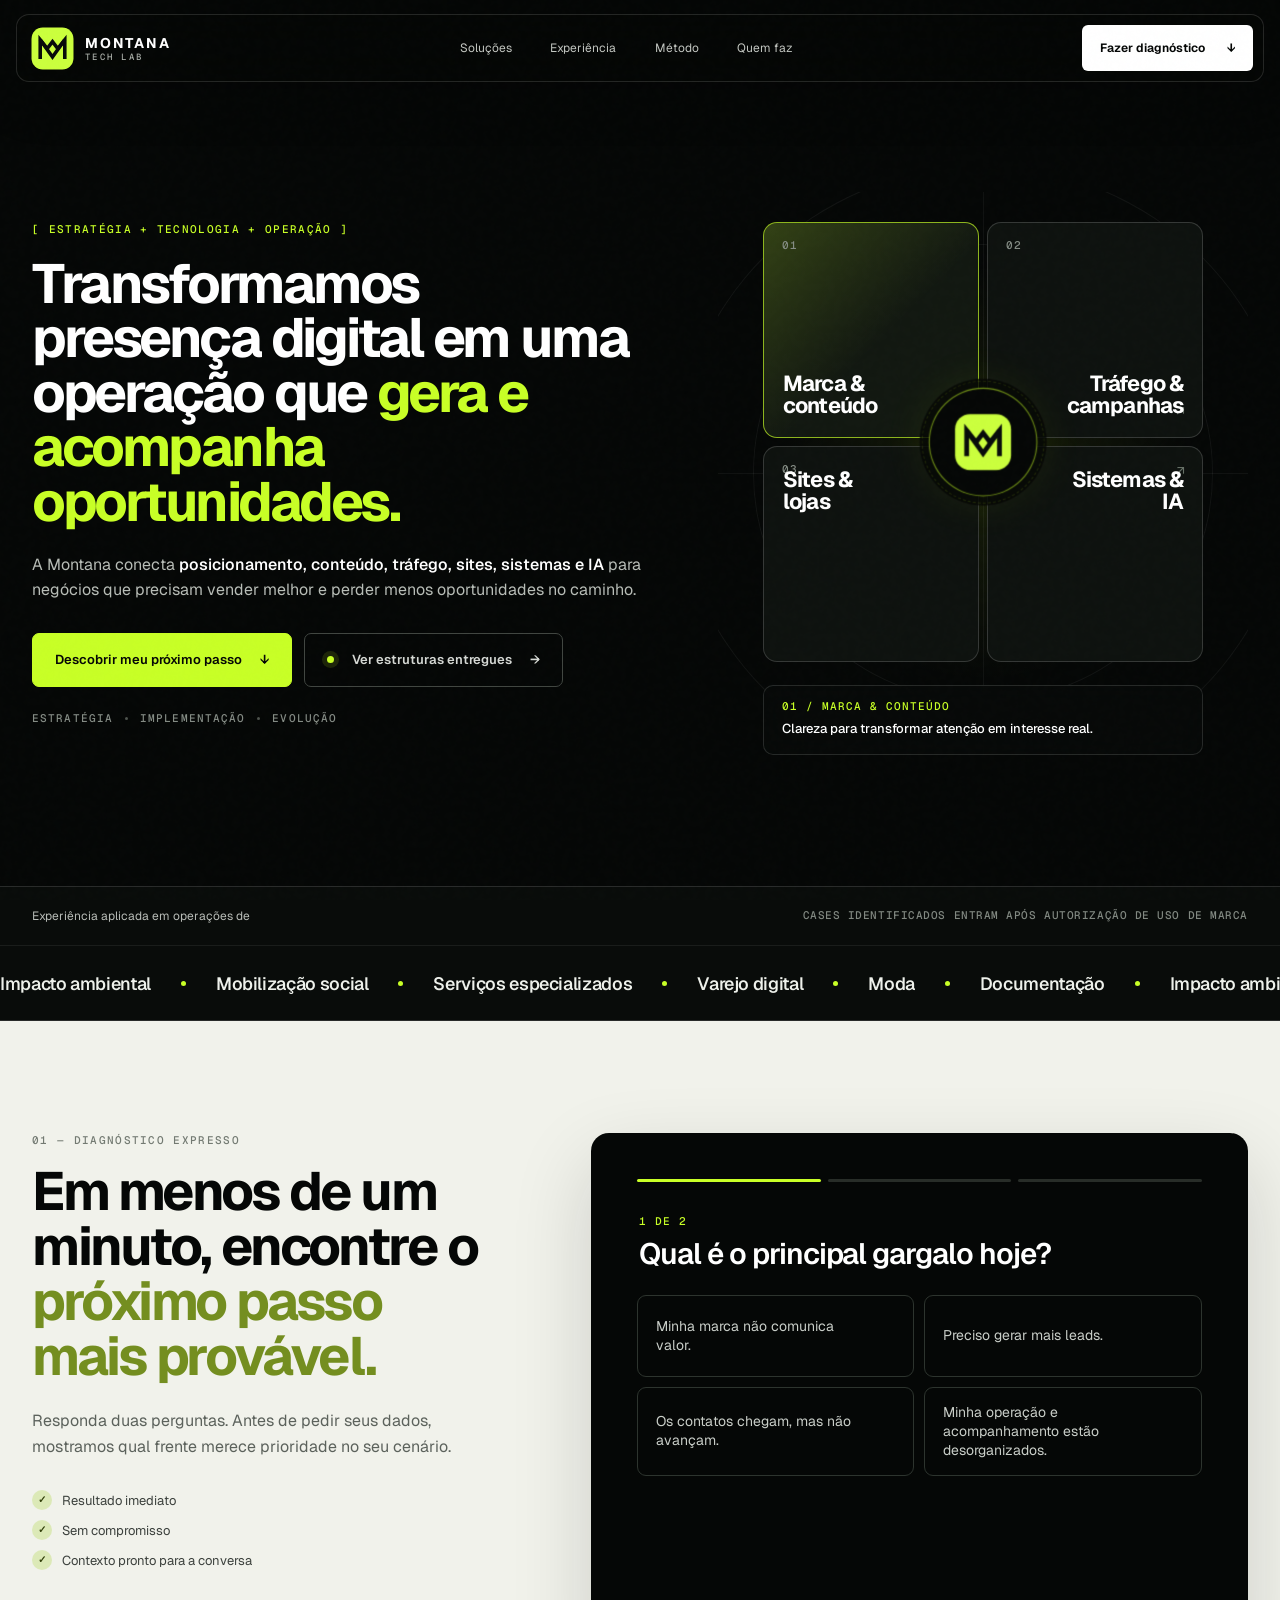
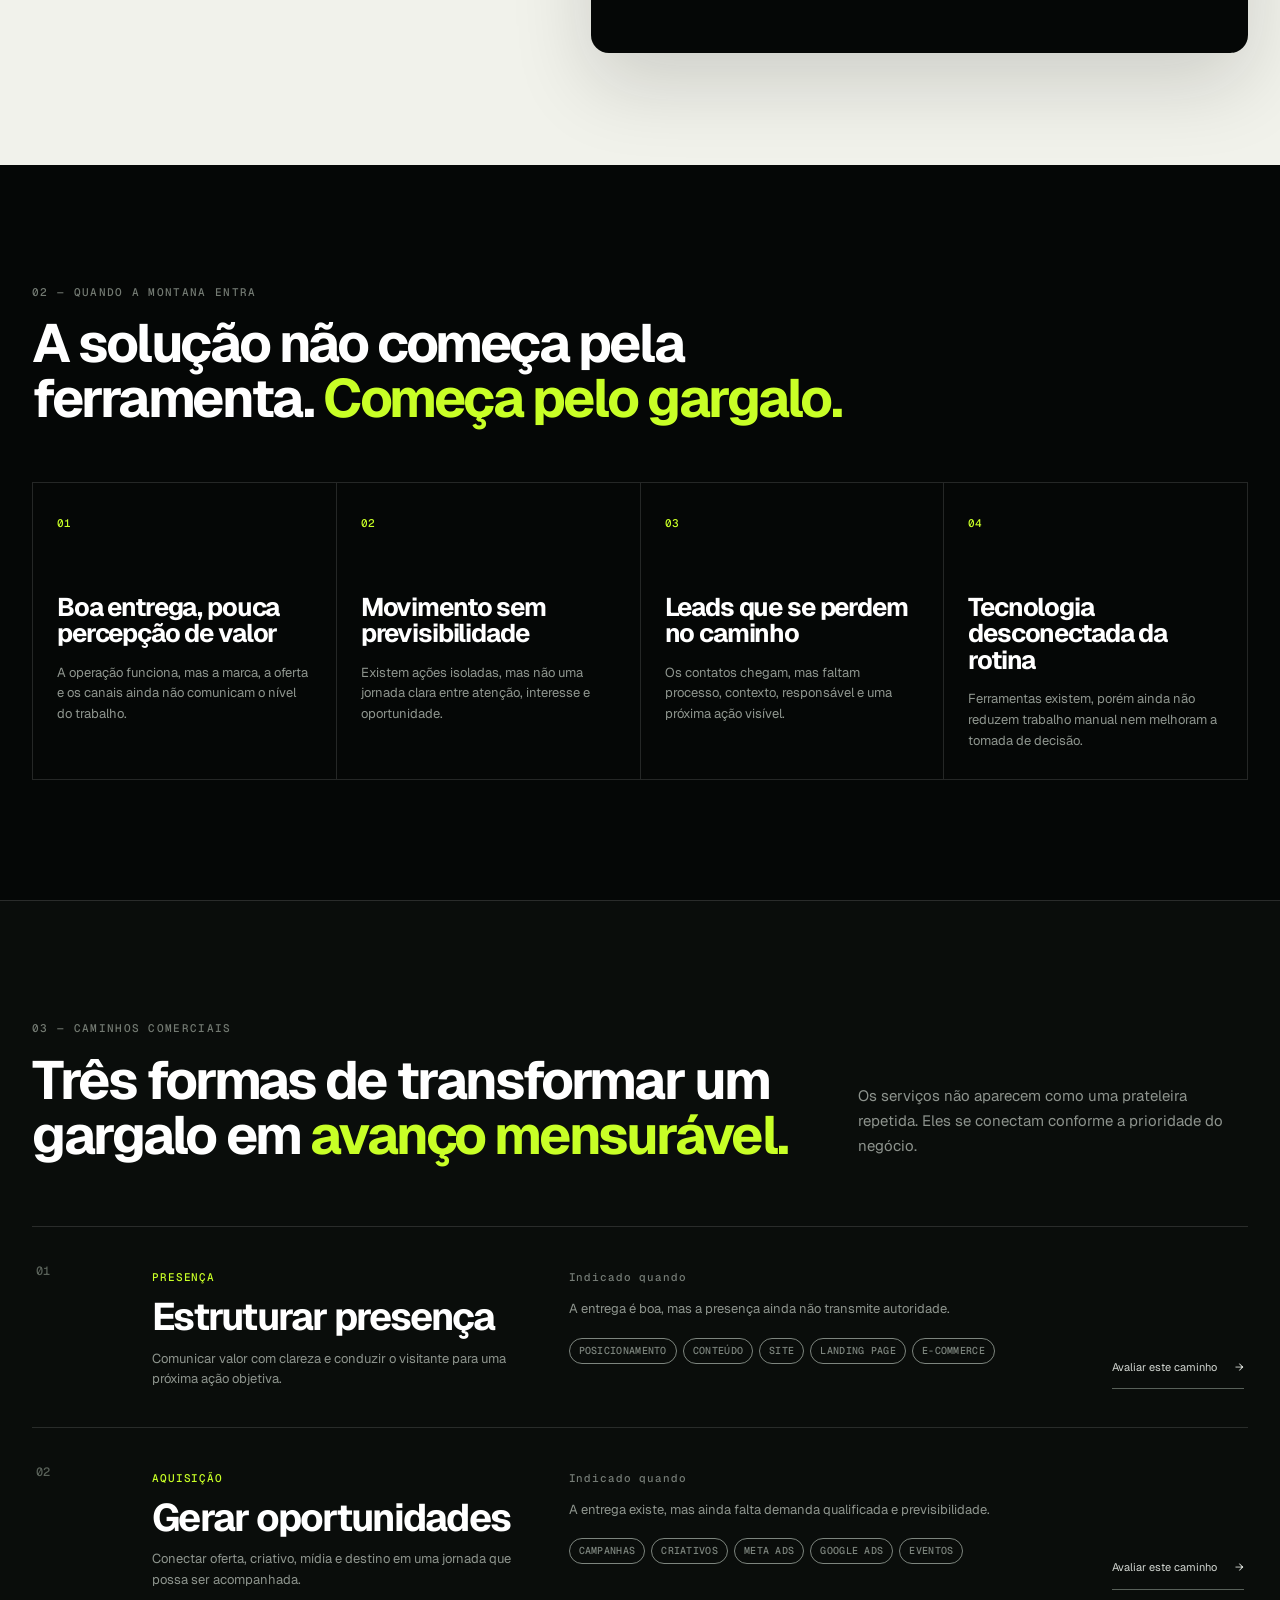
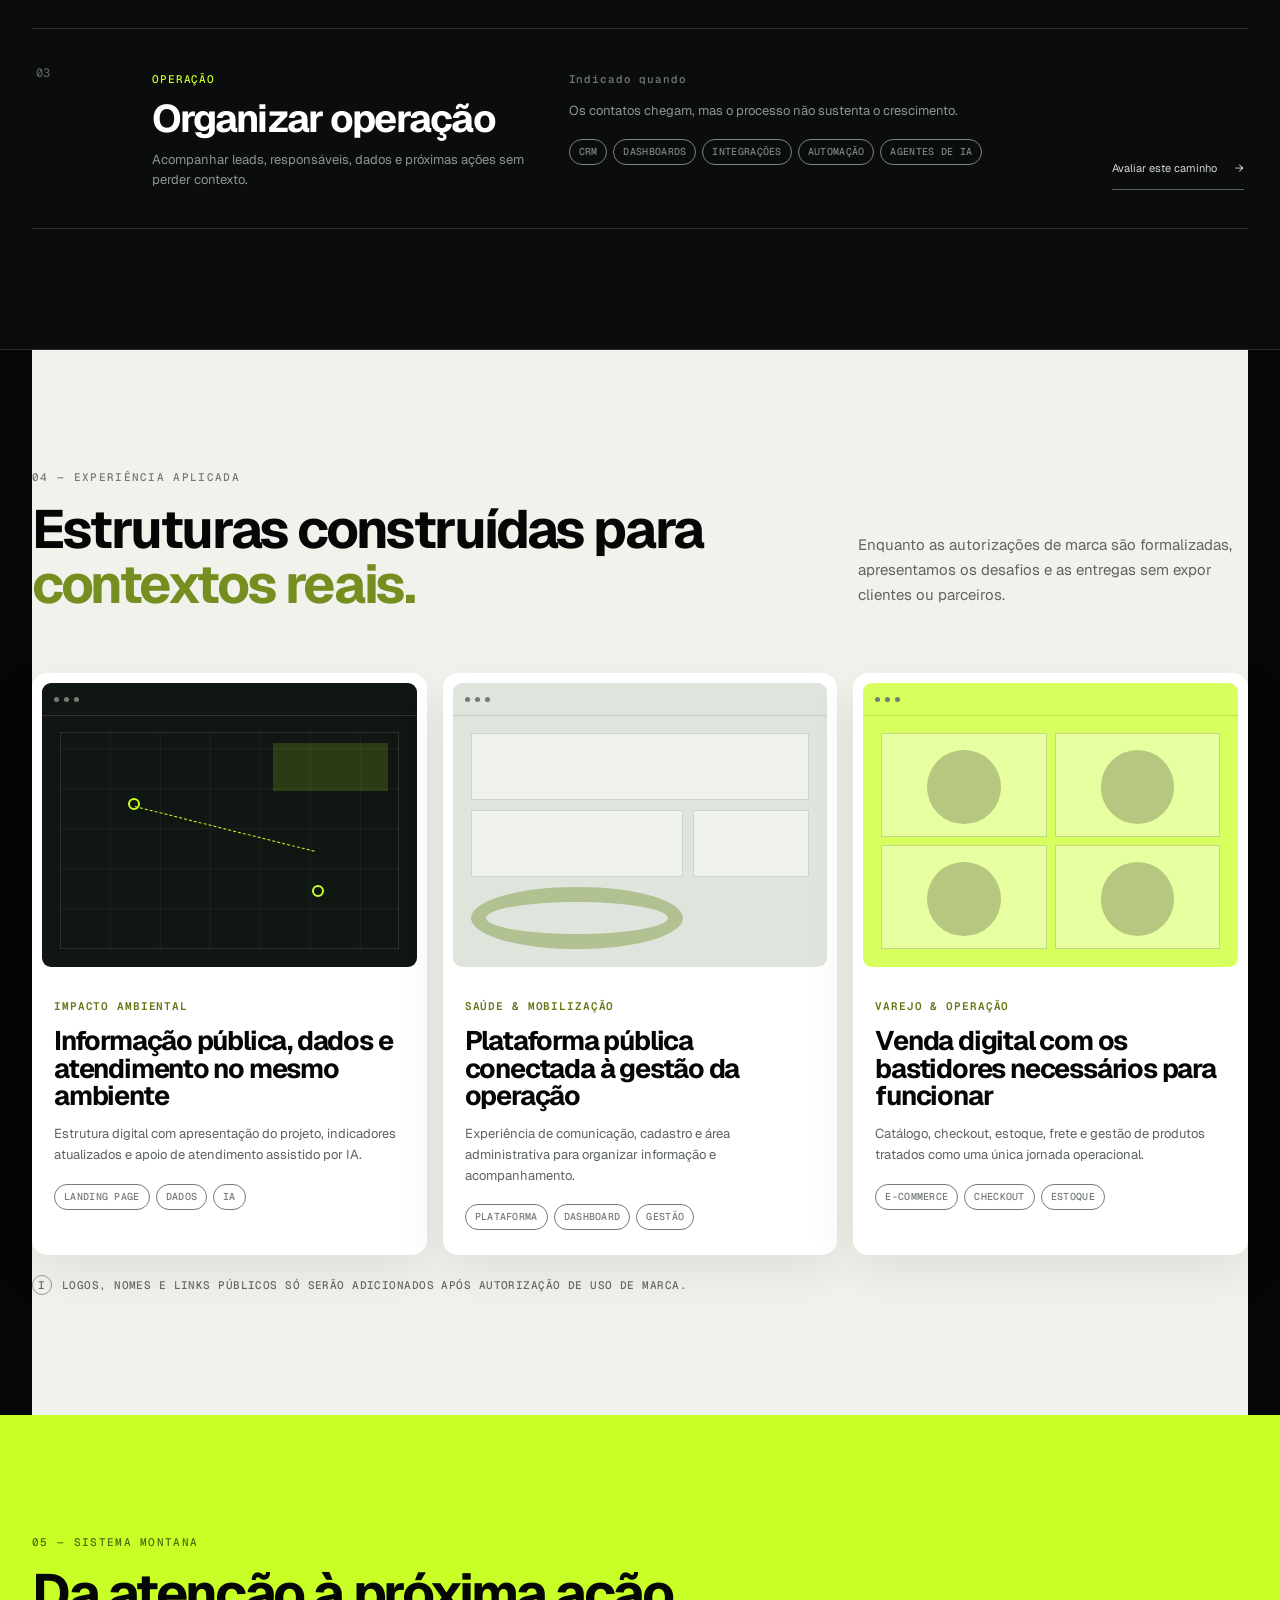
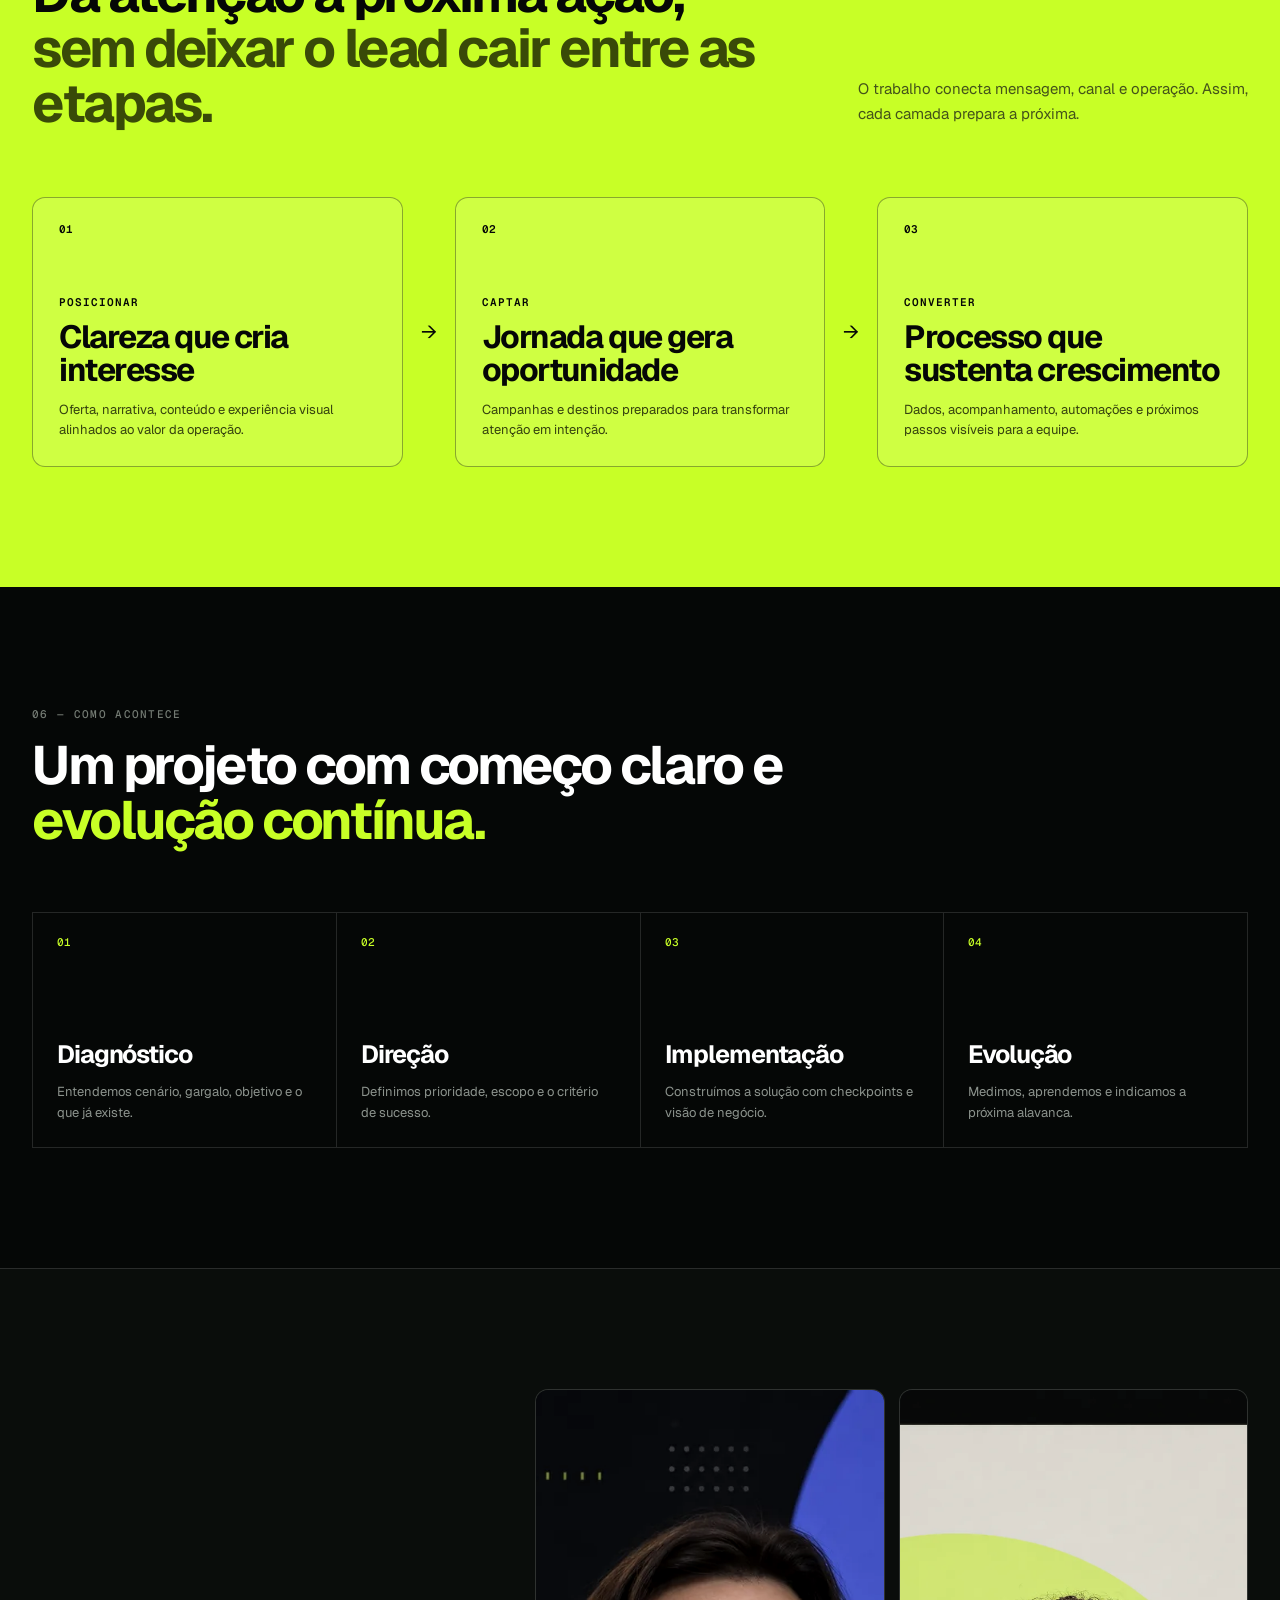
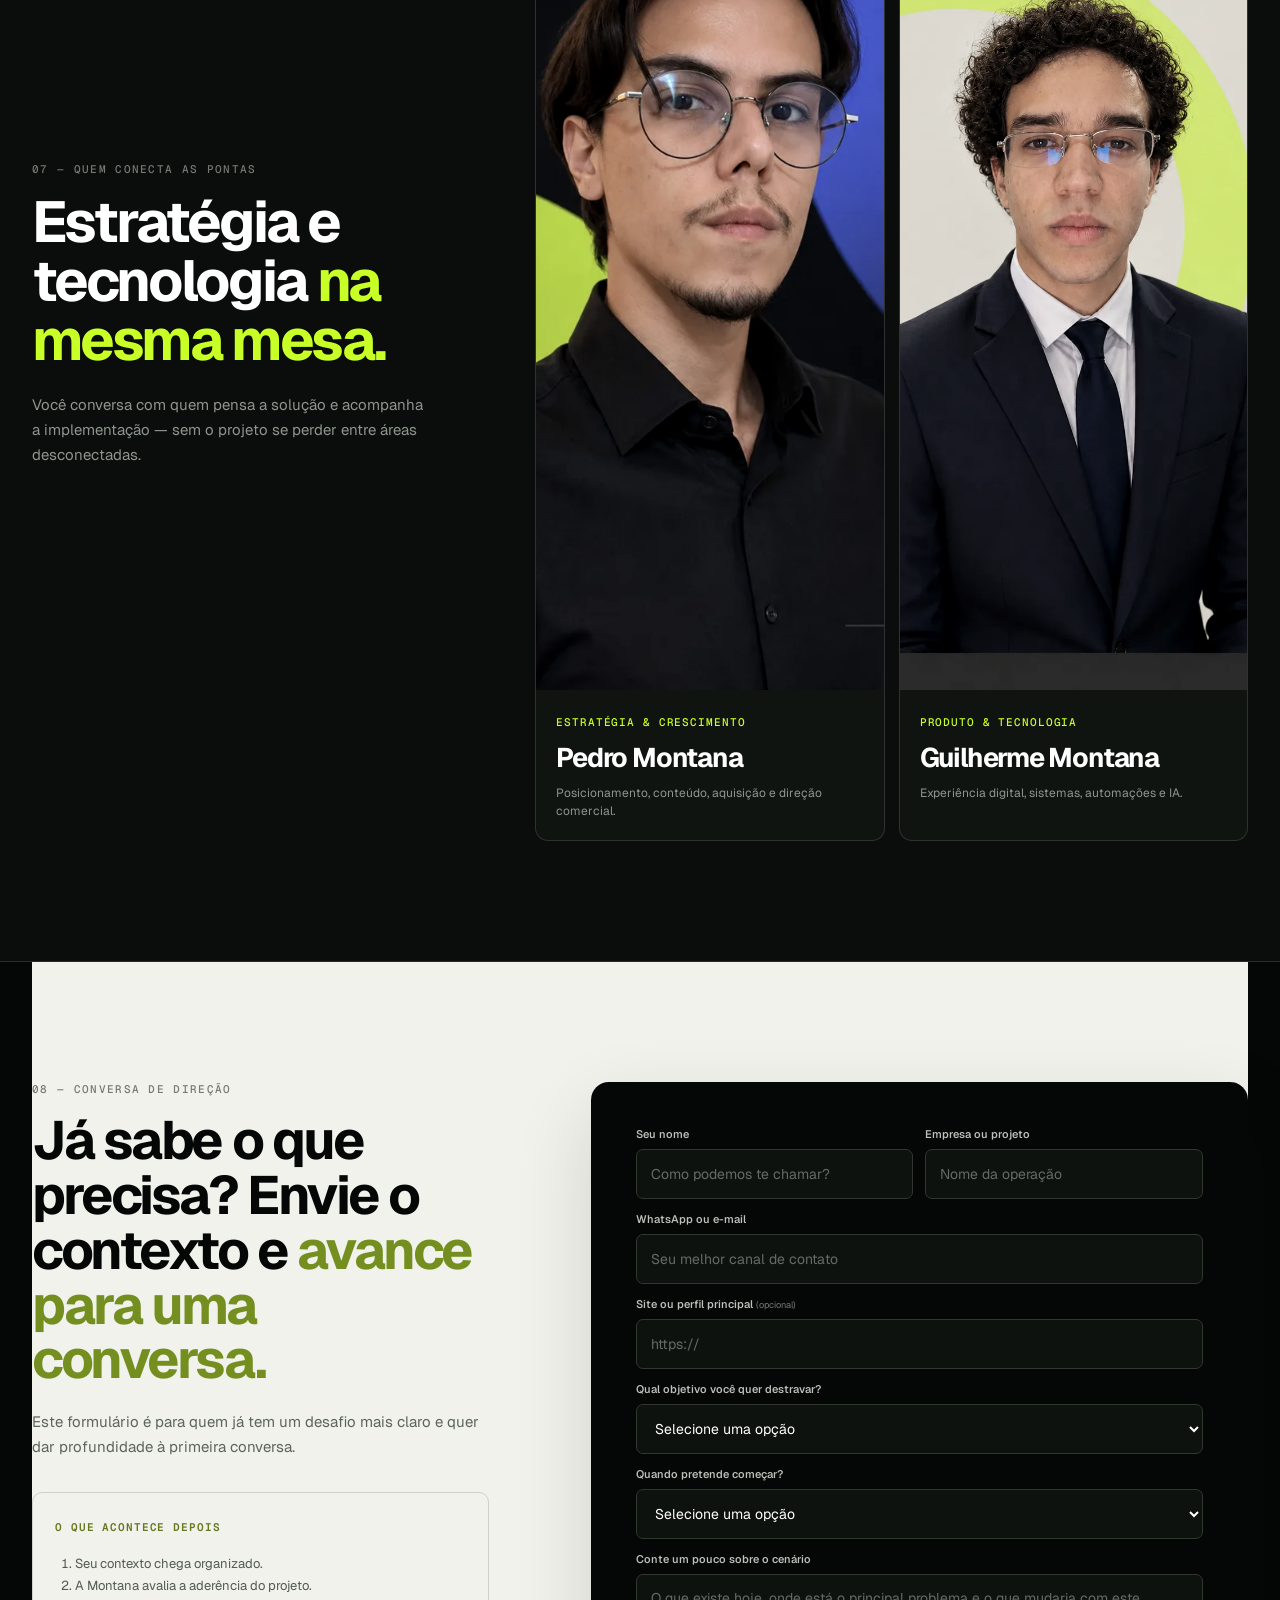
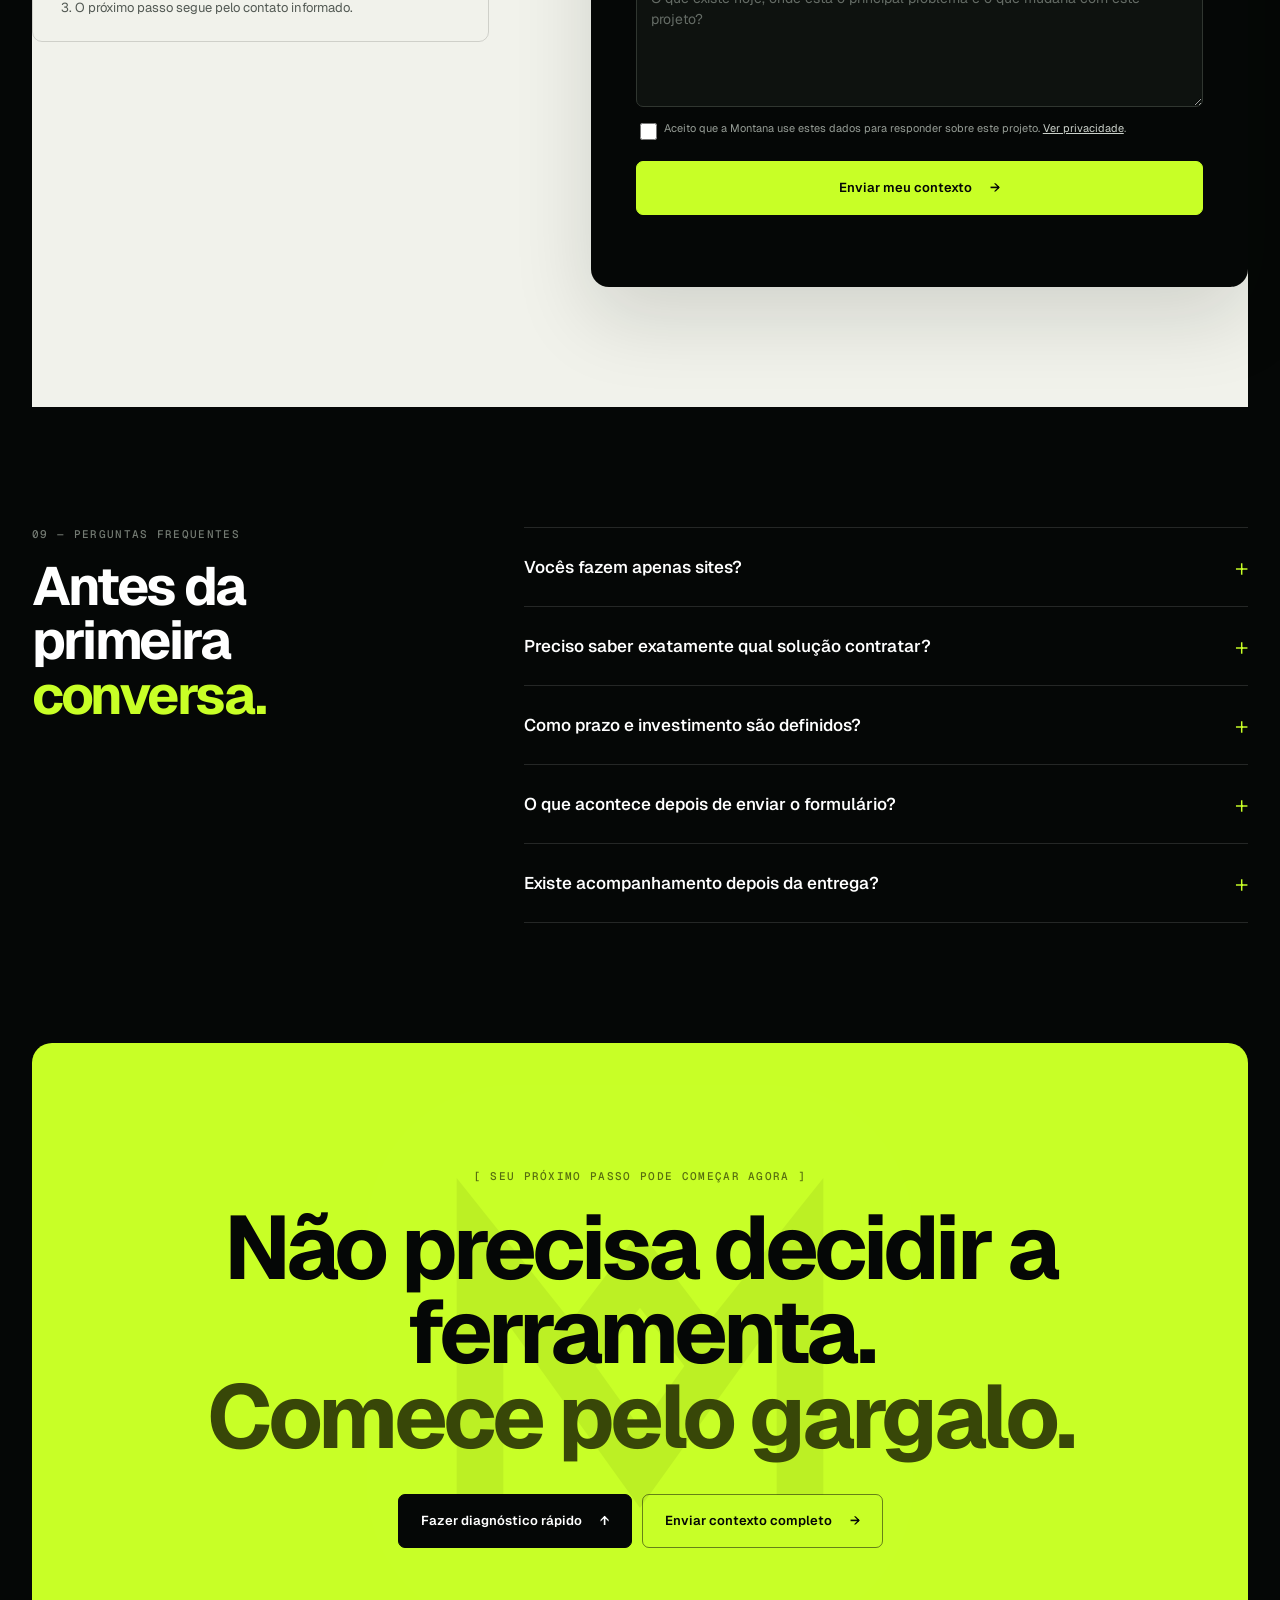
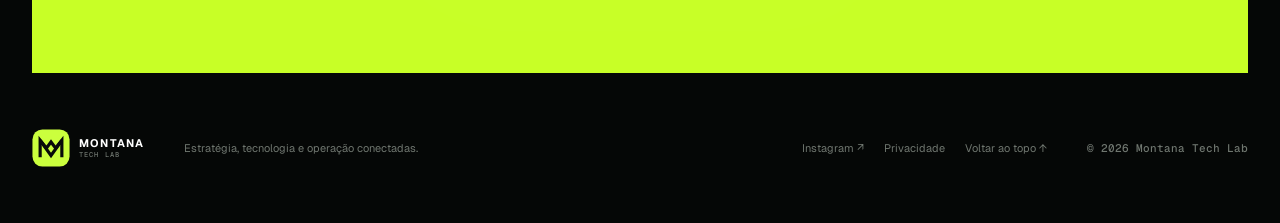
==== index.html @ 38bb2886 "feat: remodela landing page comercial da Montana" ====
<!doctype html>
<html lang="pt-BR">
<head>
  <meta charset="UTF-8">
  <meta name="viewport" content="width=device-width, initial-scale=1.0, viewport-fit=cover">
  <meta name="format-detection" content="telephone=no">
  <meta name="theme-color" content="#050706">
  <meta name="robots" content="index, follow, max-image-preview:large">
  <meta name="description" content="A Montana conecta posicionamento, conteúdo, tráfego, sites, sistemas e IA para transformar presença digital em uma operação que gera e acompanha oportunidades.">
  <link rel="canonical" href="https://montana-tech-lab.vercel.app/">
  <meta property="og:title" content="Montana Tech Lab — Estratégia, tecnologia e operação">
  <meta property="og:description" content="Transformamos presença digital em uma operação que gera e acompanha oportunidades.">
  <meta property="og:type" content="website">
  <meta property="og:locale" content="pt_BR">
  <meta property="og:site_name" content="Montana Tech Lab">
  <meta property="og:url" content="https://montana-tech-lab.vercel.app/">
  <meta property="og:image" content="https://montana-tech-lab.vercel.app/assets/og-cover.png">
  <meta property="og:image:width" content="1200">
  <meta property="og:image:height" content="630">
  <meta property="og:image:alt" content="Montana Tech Lab — estratégia e tecnologia no mesmo núcleo">
  <meta name="twitter:card" content="summary_large_image">
  <meta name="twitter:title" content="Montana Tech Lab — Estratégia, tecnologia e operação">
  <meta name="twitter:description" content="Presença digital conectada à geração e ao acompanhamento de oportunidades.">
  <meta name="twitter:image" content="https://montana-tech-lab.vercel.app/assets/og-cover.png">
  <meta name="montana:scheduler-url" content="">
  <title>Montana Tech Lab — Estratégia, tecnologia e operação</title>
  <link rel="preconnect" href="https://fonts.googleapis.com">
  <link rel="preconnect" href="https://fonts.gstatic.com" crossorigin>
  <link href="https://fonts.googleapis.com/css2?family=Geist:wght@400;500;600;700&family=Geist+Mono:wght@400;500;600&display=swap" rel="stylesheet">
  <link rel="icon" href="assets/montana-mark.svg" type="image/svg+xml">
  <link rel="stylesheet" href="styles.css?v=9">
  <script type="application/ld+json">
    {"@context":"https://schema.org","@type":"ProfessionalService","name":"Montana Tech Lab","url":"https://montana-tech-lab.vercel.app/","image":"https://montana-tech-lab.vercel.app/assets/og-cover.png","description":"Estratégia, marketing e tecnologia conectados para estruturar presença, captação e operação digital.","areaServed":"BR","sameAs":["https://www.instagram.com/montanatechlab/"]}
  </script>
</head>
<body>
  <a class="skip-link" href="#conteudo">Ir para o conteúdo</a>
  <div class="noise" aria-hidden="true"></div>
  <div class="scroll-progress" aria-hidden="true"><span></span></div>

  <header class="site-header" id="inicio">
    <a class="brand" href="#inicio" aria-label="Montana Tech Lab — início"><img src="assets/montana-mark.svg" alt="" width="52" height="52"><span class="brand-copy"><strong>MONTANA</strong><small>TECH LAB</small></span></a>
    <nav class="desktop-nav" aria-label="Navegação principal"><a href="#caminhos">Soluções</a><a href="#projetos">Experiência</a><a href="#metodo">Método</a><a href="#equipe">Quem faz</a></nav>
    <a class="header-cta" href="#diagnostico-expresso" data-track-cta="header"><span>Fazer diagnóstico</span><span aria-hidden="true">↓</span></a>
    <button class="menu-toggle" type="button" aria-expanded="false" aria-controls="mobile-menu" aria-label="Abrir menu"><span></span><span></span><span></span></button>
  </header>

  <div class="mobile-menu" id="mobile-menu" aria-hidden="true" hidden>
    <div class="mobile-menu-top">
      <a class="brand" href="#inicio" aria-label="Montana Tech Lab — início"><img src="assets/montana-mark.svg" alt="" width="48" height="48"><span class="brand-copy"><strong>MONTANA</strong><small>TECH LAB</small></span></a>
      <button class="menu-close" type="button" aria-label="Fechar menu"><span aria-hidden="true">×</span></button>
    </div>
    <nav aria-label="Navegação mobile"><a href="#caminhos"><span>01</span>Soluções</a><a href="#projetos"><span>02</span>Experiência</a><a href="#metodo"><span>03</span>Método</a><a href="#equipe"><span>04</span>Quem faz</a><a href="#qualificacao"><span>05</span>Agendar conversa</a></nav>
    <a class="button button-primary mobile-menu-cta" href="#diagnostico-expresso" data-track-cta="menu">Descobrir meu próximo passo <span>→</span></a>
  </div>

  <main id="conteudo">
    <section class="hero section-shell" aria-labelledby="hero-title">
      <div class="hero-copy reveal">
        <span class="eyebrow">[ ESTRATÉGIA + TECNOLOGIA + OPERAÇÃO ]</span>
        <h1 id="hero-title">Transformamos presença digital em uma operação que <em>gera e acompanha oportunidades.</em></h1>
        <p>A Montana conecta <strong>posicionamento, conteúdo, tráfego, sites, sistemas e IA</strong> para negócios que precisam vender melhor e perder menos oportunidades no caminho.</p>
        <div class="hero-actions"><a class="button button-primary" href="#diagnostico-expresso" data-track-cta="hero-diagnostico"><span>Descobrir meu próximo passo</span><span aria-hidden="true">↓</span></a><a class="button button-secondary" href="#projetos" data-track-cta="hero-projetos"><span class="status-dot"></span><span>Ver estruturas entregues</span><span aria-hidden="true">→</span></a></div>
        <div class="hero-proof" aria-label="Resumo da atuação"><span>ESTRATÉGIA</span><i></i><span>IMPLEMENTAÇÃO</span><i></i><span>EVOLUÇÃO</span></div>
      </div>

      <div class="hero-visual reveal" aria-label="Ecossistema de soluções da Montana Tech Lab">
        <div class="hero-wireframe" aria-hidden="true"><span></span><span></span><span></span></div>
        <div class="deck-scene"><div class="hero-deck" data-tilt-deck>
          <button class="deck-card deck-instagram is-active" type="button" data-deck-card="instagram" aria-pressed="true"><span class="deck-number">01</span><strong>Marca &amp;<br>conteúdo</strong><span class="deck-arrow" aria-hidden="true">↗</span></button>
          <button class="deck-card deck-trafego" type="button" data-deck-card="trafego" aria-pressed="false"><span class="deck-number">02</span><strong>Tráfego &amp;<br>campanhas</strong><span class="deck-arrow" aria-hidden="true">↗</span></button>
          <button class="deck-card deck-sites" type="button" data-deck-card="sites" aria-pressed="false"><span class="deck-number">03</span><strong>Sites &amp;<br>lojas</strong><span class="deck-arrow" aria-hidden="true">↗</span></button>
          <button class="deck-card deck-sistemas" type="button" data-deck-card="sistemas" aria-pressed="false"><span class="deck-number">04</span><strong>Sistemas &amp;<br>IA</strong><span class="deck-arrow" aria-hidden="true">↗</span></button>
          <div class="deck-core" aria-hidden="true"><img src="assets/montana-mark.svg" alt=""><span></span></div>
        </div></div>
        <div class="deck-status" aria-live="polite"><span>01 / MARCA &amp; CONTEÚDO</span><strong data-deck-status>Clareza para transformar atenção em interesse real.</strong></div>
      </div>
    </section>

    <section class="proof-rail" aria-labelledby="proof-rail-title">
      <div class="section-shell proof-rail-heading"><p id="proof-rail-title">Experiência aplicada em operações de</p><span>Cases identificados entram após autorização de uso de marca</span></div>
      <div class="proof-rail-window"><div class="proof-rail-track">
        <div class="proof-rail-group"><span>Impacto ambiental</span><i></i><span>Mobilização social</span><i></i><span>Serviços especializados</span><i></i><span>Varejo digital</span><i></i><span>Moda</span><i></i><span>Documentação</span><i></i></div>
        <div class="proof-rail-group" aria-hidden="true"><span>Impacto ambiental</span><i></i><span>Mobilização social</span><i></i><span>Serviços especializados</span><i></i><span>Varejo digital</span><i></i><span>Moda</span><i></i><span>Documentação</span><i></i></div>
      </div></div>
    </section>

    <section class="express-section" id="diagnostico-expresso" aria-labelledby="express-title">
      <div class="section-shell express-grid">
        <div class="express-intro reveal"><span class="section-index">01 — DIAGNÓSTICO EXPRESSO</span><h2 id="express-title">Em menos de um minuto, encontre o <em>próximo passo mais provável.</em></h2><p>Responda duas perguntas. Antes de pedir seus dados, mostramos qual frente merece prioridade no seu cenário.</p><ul class="express-benefits" aria-label="Benefícios do diagnóstico"><li><span>✓</span>Resultado imediato</li><li><span>✓</span>Sem compromisso</li><li><span>✓</span>Contexto pronto para a conversa</li></ul></div>

        <form class="express-form reveal" id="express-form" novalidate>
          <div class="form-progress" aria-hidden="true"><span class="is-active"></span><span></span><span></span></div>
          <div class="honeypot" aria-hidden="true"><label>Não preencha este campo<input type="text" name="website_url" tabindex="-1" autocomplete="off"></label></div>
          <fieldset class="diagnostic-step is-visible" data-step="1"><legend><span>1 de 2</span>Qual é o principal gargalo hoje?</legend><div class="choice-grid">
            <label class="choice"><input type="radio" name="bottleneck" value="brand"><span>Minha marca não comunica valor.</span></label>
            <label class="choice"><input type="radio" name="bottleneck" value="leads"><span>Preciso gerar mais leads.</span></label>
            <label class="choice"><input type="radio" name="bottleneck" value="contacts"><span>Os contatos chegam, mas não avançam.</span></label>
            <label class="choice"><input type="radio" name="bottleneck" value="operation"><span>Minha operação e acompanhamento estão desorganizados.</span></label>
          </div></fieldset>
          <fieldset class="diagnostic-step" data-step="2" hidden><legend><span>2 de 2</span>Qual solução parece mais próxima do que você busca?</legend><div class="choice-grid">
            <label class="choice"><input type="radio" name="solution" value="site"><span>Site ou landing page.</span></label>
            <label class="choice"><input type="radio" name="solution" value="traffic"><span>Tráfego e campanhas.</span></label>
            <label class="choice"><input type="radio" name="solution" value="store"><span>Loja ou canal de vendas.</span></label>
            <label class="choice"><input type="radio" name="solution" value="systems"><span>Sistema, automação ou IA.</span></label>
            <label class="choice choice-wide"><input type="radio" name="solution" value="guidance"><span>Ainda não sei — quero orientação.</span></label>
          </div><button class="text-button" type="button" data-diagnostic-back>← Voltar à pergunta anterior</button></fieldset>
          <div class="diagnostic-result" data-diagnostic-result hidden aria-live="polite"><span>LEITURA INICIAL</span><h3 data-result-title>Seu próximo passo provável</h3><p data-result-copy></p><div class="result-connection"><span>Conexão recomendada</span><strong data-result-connection></strong></div><button class="text-button" type="button" data-diagnostic-restart>Refazer diagnóstico</button></div>
          <div class="diagnostic-capture" data-diagnostic-capture hidden>
            <div class="capture-heading"><span>Quer transformar essa leitura em direção?</span><p>Deixe um contato para a Montana receber o cenário que você acabou de montar.</p></div>
            <div class="field-row"><label class="field"><span>Seu nome</span><input type="text" name="name" autocomplete="name" required placeholder="Como podemos te chamar?"></label><label class="field"><span>Empresa ou projeto</span><input type="text" name="company" autocomplete="organization" required placeholder="Nome da operação"></label></div>
            <label class="field"><span>WhatsApp ou e-mail</span><input type="text" name="contact" required placeholder="Seu melhor canal de contato"></label>
            <label class="consent"><input type="checkbox" name="consent" required><span>Aceito que a Montana use estes dados para responder sobre este projeto. <a href="privacidade.html" target="_blank">Ver privacidade</a>.</span></label>
            <button class="button button-primary form-submit" type="submit"><span>Enviar meu diagnóstico</span><span aria-hidden="true">→</span></button>
            <p class="form-status" data-form-status role="status" aria-live="polite"></p>
            <div class="form-fallback" data-form-fallback hidden><button class="button button-secondary" type="button" data-copy-briefing>Copiar resumo</button><a class="button button-secondary" href="https://ig.me/m/montanatechlab" target="_blank" rel="noreferrer" data-track-cta="express-fallback">Continuar pelo Direct ↗</a></div>
            <div class="form-success" data-form-success hidden><strong>Contexto recebido.</strong><p>A Montana continuará pelo contato informado.</p><a class="button button-primary" data-scheduler-link target="_blank" rel="noreferrer" hidden>Escolher um horário ↗</a></div>
          </div>
        </form>
      </div>
    </section>

    <section class="fit-section section-shell" aria-labelledby="fit-title">
      <div class="section-heading reveal"><span class="section-index">02 — QUANDO A MONTANA ENTRA</span><h2 id="fit-title">A solução não começa pela ferramenta. <em>Começa pelo gargalo.</em></h2></div>
      <div class="fit-grid reveal"><article><span>01</span><h3>Boa entrega, pouca percepção de valor</h3><p>A operação funciona, mas a marca, a oferta e os canais ainda não comunicam o nível do trabalho.</p></article><article><span>02</span><h3>Movimento sem previsibilidade</h3><p>Existem ações isoladas, mas não uma jornada clara entre atenção, interesse e oportunidade.</p></article><article><span>03</span><h3>Leads que se perdem no caminho</h3><p>Os contatos chegam, mas faltam processo, contexto, responsável e uma próxima ação visível.</p></article><article><span>04</span><h3>Tecnologia desconectada da rotina</h3><p>Ferramentas existem, porém ainda não reduzem trabalho manual nem melhoram a tomada de decisão.</p></article></div>
    </section>

    <section class="paths-section" id="caminhos" aria-labelledby="paths-title"><div class="section-shell">
      <div class="section-heading section-heading-split reveal"><div><span class="section-index">03 — CAMINHOS COMERCIAIS</span><h2 id="paths-title">Três formas de transformar um gargalo em <em>avanço mensurável.</em></h2></div><p>Os serviços não aparecem como uma prateleira repetida. Eles se conectam conforme a prioridade do negócio.</p></div>
      <div class="path-list">
        <article class="path-card reveal"><div class="path-number">01</div><div class="path-main"><span>PRESENÇA</span><h3>Estruturar presença</h3><p>Comunicar valor com clareza e conduzir o visitante para uma próxima ação objetiva.</p></div><div class="path-detail"><span>Indicado quando</span><p>A entrega é boa, mas a presença ainda não transmite autoridade.</p><div class="tag-list"><span>Posicionamento</span><span>Conteúdo</span><span>Site</span><span>Landing page</span><span>E-commerce</span></div></div><a href="#diagnostico-expresso" data-diagnostic-prefill="site" aria-label="Avaliar o caminho Estruturar presença">Avaliar este caminho <span>→</span></a></article>
        <article class="path-card reveal"><div class="path-number">02</div><div class="path-main"><span>AQUISIÇÃO</span><h3>Gerar oportunidades</h3><p>Conectar oferta, criativo, mídia e destino em uma jornada que possa ser acompanhada.</p></div><div class="path-detail"><span>Indicado quando</span><p>A entrega existe, mas ainda falta demanda qualificada e previsibilidade.</p><div class="tag-list"><span>Campanhas</span><span>Criativos</span><span>Meta Ads</span><span>Google Ads</span><span>Eventos</span></div></div><a href="#diagnostico-expresso" data-diagnostic-prefill="traffic" aria-label="Avaliar o caminho Gerar oportunidades">Avaliar este caminho <span>→</span></a></article>
        <article class="path-card reveal"><div class="path-number">03</div><div class="path-main"><span>OPERAÇÃO</span><h3>Organizar operação</h3><p>Acompanhar leads, responsáveis, dados e próximas ações sem perder contexto.</p></div><div class="path-detail"><span>Indicado quando</span><p>Os contatos chegam, mas o processo não sustenta o crescimento.</p><div class="tag-list"><span>CRM</span><span>Dashboards</span><span>Integrações</span><span>Automação</span><span>Agentes de IA</span></div></div><a href="#diagnostico-expresso" data-diagnostic-prefill="systems" aria-label="Avaliar o caminho Organizar operação">Avaliar este caminho <span>→</span></a></article>
      </div>
    </div></section>

    <section class="cases-section section-shell" id="projetos" aria-labelledby="cases-title">
      <div class="section-heading section-heading-split reveal"><div><span class="section-index">04 — EXPERIÊNCIA APLICADA</span><h2 id="cases-title">Estruturas construídas para <em>contextos reais.</em></h2></div><p>Enquanto as autorizações de marca são formalizadas, apresentamos os desafios e as entregas sem expor clientes ou parceiros.</p></div>
      <div class="case-grid">
        <article class="case-card case-dark reveal"><div class="case-visual" aria-hidden="true"><div class="ui-bar"><span></span><span></span><span></span></div><div class="data-map"><span></span><span></span><i></i><b></b></div></div><div class="case-copy"><span>IMPACTO AMBIENTAL</span><h3>Informação pública, dados e atendimento no mesmo ambiente</h3><p>Estrutura digital com apresentação do projeto, indicadores atualizados e apoio de atendimento assistido por IA.</p><div class="tag-list"><span>Landing page</span><span>Dados</span><span>IA</span></div></div></article>
        <article class="case-card case-light reveal"><div class="case-visual" aria-hidden="true"><div class="ui-bar"><span></span><span></span><span></span></div><div class="dashboard-lines"><i></i><i></i><i></i><b></b></div></div><div class="case-copy"><span>SAÚDE &amp; MOBILIZAÇÃO</span><h3>Plataforma pública conectada à gestão da operação</h3><p>Experiência de comunicação, cadastro e área administrativa para organizar informação e acompanhamento.</p><div class="tag-list"><span>Plataforma</span><span>Dashboard</span><span>Gestão</span></div></div></article>
        <article class="case-card case-accent reveal"><div class="case-visual" aria-hidden="true"><div class="ui-bar"><span></span><span></span><span></span></div><div class="shop-grid"><i></i><i></i><i></i><i></i></div></div><div class="case-copy"><span>VAREJO &amp; OPERAÇÃO</span><h3>Venda digital com os bastidores necessários para funcionar</h3><p>Catálogo, checkout, estoque, frete e gestão de produtos tratados como uma única jornada operacional.</p><div class="tag-list"><span>E-commerce</span><span>Checkout</span><span>Estoque</span></div></div></article>
      </div>
      <p class="authorization-note reveal"><span>i</span> Logos, nomes e links públicos só serão adicionados após autorização de uso de marca.</p>
    </section>

    <section class="method-section" id="metodo" aria-labelledby="method-title"><div class="section-shell">
      <div class="section-heading section-heading-split reveal"><div><span class="section-index">05 — SISTEMA MONTANA</span><h2 id="method-title">Da atenção à próxima ação, <em>sem deixar o lead cair entre as etapas.</em></h2></div><p>O trabalho conecta mensagem, canal e operação. Assim, cada camada prepara a próxima.</p></div>
      <div class="method-flow reveal"><article><span>01</span><div><small>POSICIONAR</small><h3>Clareza que cria interesse</h3><p>Oferta, narrativa, conteúdo e experiência visual alinhados ao valor da operação.</p></div></article><i aria-hidden="true">→</i><article><span>02</span><div><small>CAPTAR</small><h3>Jornada que gera oportunidade</h3><p>Campanhas e destinos preparados para transformar atenção em intenção.</p></div></article><i aria-hidden="true">→</i><article><span>03</span><div><small>CONVERTER</small><h3>Processo que sustenta crescimento</h3><p>Dados, acompanhamento, automações e próximos passos visíveis para a equipe.</p></div></article></div>
    </div></section>

    <section class="process-section section-shell" aria-labelledby="process-title"><div class="section-heading reveal"><span class="section-index">06 — COMO ACONTECE</span><h2 id="process-title">Um projeto com começo claro e <em>evolução contínua.</em></h2></div><ol class="process-list reveal"><li><span>01</span><div><h3>Diagnóstico</h3><p>Entendemos cenário, gargalo, objetivo e o que já existe.</p></div></li><li><span>02</span><div><h3>Direção</h3><p>Definimos prioridade, escopo e o critério de sucesso.</p></div></li><li><span>03</span><div><h3>Implementação</h3><p>Construímos a solução com checkpoints e visão de negócio.</p></div></li><li><span>04</span><div><h3>Evolução</h3><p>Medimos, aprendemos e indicamos a próxima alavanca.</p></div></li></ol></section>

    <section class="team-section" id="equipe" aria-labelledby="team-title"><div class="section-shell team-shell">
      <div class="team-intro reveal"><span class="section-index">07 — QUEM CONECTA AS PONTAS</span><h2 id="team-title">Estratégia e tecnologia <em>na mesma mesa.</em></h2><p>Você conversa com quem pensa a solução e acompanha a implementação — sem o projeto se perder entre áreas desconectadas.</p></div>
      <div class="team-grid"><article class="team-card reveal"><img src="assets/pedro-montana.webp" alt="Pedro Montana" width="720" height="900" loading="lazy"><div><span>ESTRATÉGIA &amp; CRESCIMENTO</span><h3>Pedro Montana</h3><p>Posicionamento, conteúdo, aquisição e direção comercial.</p></div></article><article class="team-card reveal"><img src="assets/guilherme-montana.webp" alt="Guilherme Montana" width="720" height="900" loading="lazy"><div><span>PRODUTO &amp; TECNOLOGIA</span><h3>Guilherme Montana</h3><p>Experiência digital, sistemas, automações e IA.</p></div></article></div>
    </div></section>

    <section class="qualification-section section-shell" id="qualificacao" aria-labelledby="qualification-title">
      <div class="qualification-aside reveal"><span class="section-index">08 — CONVERSA DE DIREÇÃO</span><h2 id="qualification-title">Já sabe o que precisa? Envie o contexto e <em>avance para uma conversa.</em></h2><p>Este formulário é para quem já tem um desafio mais claro e quer dar profundidade à primeira conversa.</p><div class="qualification-expectation"><span>O que acontece depois</span><ol><li>Seu contexto chega organizado.</li><li>A Montana avalia a aderência do projeto.</li><li>O próximo passo segue pelo contato informado.</li></ol></div></div>
      <form class="qualification-form reveal" id="qualification-form" novalidate>
        <div class="honeypot" aria-hidden="true"><label>Não preencha este campo<input type="text" name="website_url" tabindex="-1" autocomplete="off"></label></div>
        <div class="field-row"><label class="field"><span>Seu nome</span><input type="text" name="name" autocomplete="name" required placeholder="Como podemos te chamar?"></label><label class="field"><span>Empresa ou projeto</span><input type="text" name="company" autocomplete="organization" required placeholder="Nome da operação"></label></div>
        <label class="field"><span>WhatsApp ou e-mail</span><input type="text" name="contact" required placeholder="Seu melhor canal de contato"></label>
        <label class="field"><span>Site ou perfil principal <small>(opcional)</small></span><input type="url" name="site" inputmode="url" placeholder="https://"></label>
        <label class="field"><span>Qual objetivo você quer destravar?</span><select name="goal" required><option value="">Selecione uma opção</option><option value="presence">Estruturar presença e oferta</option><option value="opportunities">Gerar mais oportunidades</option><option value="conversion">Melhorar conversão e acompanhamento</option><option value="operation">Organizar operação, automação ou IA</option><option value="guidance">Preciso de orientação</option></select></label>
        <label class="field"><span>Quando pretende começar?</span><select name="timeline" required><option value="">Selecione uma opção</option><option value="asap">O quanto antes</option><option value="30-days">Nos próximos 30 dias</option><option value="60-90-days">Nos próximos 60 a 90 dias</option><option value="evaluating">Ainda estou avaliando</option></select></label>
        <label class="field"><span>Conte um pouco sobre o cenário</span><textarea name="context" rows="5" minlength="10" required placeholder="O que existe hoje, onde está o principal problema e o que mudaria com este projeto?"></textarea></label>
        <label class="consent"><input type="checkbox" name="consent" required><span>Aceito que a Montana use estes dados para responder sobre este projeto. <a href="privacidade.html" target="_blank">Ver privacidade</a>.</span></label>
        <button class="button button-primary form-submit" type="submit"><span>Enviar meu contexto</span><span aria-hidden="true">→</span></button><p class="form-status" data-form-status role="status" aria-live="polite"></p>
        <div class="form-fallback" data-form-fallback hidden><button class="button button-secondary" type="button" data-copy-briefing>Copiar resumo</button><a class="button button-secondary" href="https://ig.me/m/montanatechlab" target="_blank" rel="noreferrer" data-track-cta="qualification-fallback">Continuar pelo Direct ↗</a></div>
        <div class="form-success" data-form-success hidden><strong>Contexto recebido.</strong><p>A Montana continuará pelo contato informado.</p><a class="button button-primary" data-scheduler-link target="_blank" rel="noreferrer" hidden>Escolher um horário ↗</a></div>
      </form>
    </section>

    <section class="faq-section" aria-labelledby="faq-title"><div class="section-shell faq-shell">
      <div class="section-heading reveal"><span class="section-index">09 — PERGUNTAS FREQUENTES</span><h2 id="faq-title">Antes da primeira <em>conversa.</em></h2></div>
      <div class="faq-list reveal"><details><summary>Vocês fazem apenas sites?<span>+</span></summary><p>Não. Sites, lojas e landing pages são parte de uma estrutura maior. A Montana também atua em posicionamento, conteúdo, campanhas, sistemas, automações e IA quando essas frentes ajudam a resolver o gargalo do negócio.</p></details><details><summary>Preciso saber exatamente qual solução contratar?<span>+</span></summary><p>Não. O diagnóstico existe justamente para separar o sintoma da prioridade. Você pode chegar com um problema, e a direção do projeto é construída a partir dele.</p></details><details><summary>Como prazo e investimento são definidos?<span>+</span></summary><p>Depois de entender objetivo, complexidade, integrações e o que já existe, a Montana organiza escopo, etapas e proposta. Assim, a estimativa nasce do cenário real e não de um pacote genérico.</p></details><details><summary>O que acontece depois de enviar o formulário?<span>+</span></summary><p>O contexto é avaliado para verificar aderência e preparar uma conversa mais objetiva. O retorno e a próxima ação seguem pelo canal informado por você.</p></details><details><summary>Existe acompanhamento depois da entrega?<span>+</span></summary><p>Quando o projeto pede evolução contínua, a operação pode incluir acompanhamento, mensuração e novas implementações. O formato é definido conforme a necessidade.</p></details></div>
    </div></section>

    <section class="final-section section-shell" aria-labelledby="final-title"><div class="final-mark" aria-hidden="true"><img src="assets/montana-mark.svg" alt=""></div><span class="eyebrow">[ SEU PRÓXIMO PASSO PODE COMEÇAR AGORA ]</span><h2 id="final-title">Não precisa decidir a ferramenta.<br><em>Comece pelo gargalo.</em></h2><div class="final-actions"><a class="button button-primary" href="#diagnostico-expresso" data-track-cta="final-diagnostico">Fazer diagnóstico rápido <span>↑</span></a><a class="button button-secondary" href="#qualificacao" data-track-cta="final-qualificacao">Enviar contexto completo <span>→</span></a></div></section>
  </main>

  <footer class="site-footer"><div class="footer-brand"><img src="assets/montana-mark.svg" alt="" width="42" height="42"><span><strong>MONTANA</strong><small>TECH LAB</small></span></div><p>Estratégia, tecnologia e operação conectadas.</p><nav aria-label="Links do rodapé"><a href="https://www.instagram.com/montanatechlab/" target="_blank" rel="noreferrer">Instagram ↗</a><a href="privacidade.html">Privacidade</a><a href="#inicio">Voltar ao topo ↑</a></nav><small>© <span data-current-year>2026</span> Montana Tech Lab</small></footer>
  <a class="mobile-sticky-cta" href="#diagnostico-expresso" data-track-cta="mobile-sticky"><span>Fazer diagnóstico rápido</span><span aria-hidden="true">→</span></a>
  <noscript><div class="noscript-note">Para usar o diagnóstico interativo, ative o JavaScript. Você também pode falar com a Montana pelo <a href="https://www.instagram.com/montanatechlab/">Instagram</a>.</div></noscript>
  <script src="script.js?v=9"></script>
</body>
</html>
---- styles.css ----
:root {
  --ink: #050706;
  --ink-soft: #0b0e0c;
  --paper: #f1f2eb;
  --paper-2: #e7e9df;
  --acid: #c8ff26;
  --acid-strong: #b9f000;
  --white: #ffffff;
  --muted: #a8ada7;
  --line: rgba(255, 255, 255, 0.13);
  --dark-line: rgba(5, 7, 6, 0.14);
  --font: "Geist", Arial, sans-serif;
  --mono: "Geist Mono", monospace;
  --shell: min(1240px, calc(100vw - 64px));
  --radius: 18px;
}

* { box-sizing: border-box; }
html { scroll-behavior: smooth; }
body { margin: 0; background: var(--ink); color: var(--white); font-family: var(--font); -webkit-font-smoothing: antialiased; }
body.menu-open { overscroll-behavior: none; }
button, input, textarea, select { font: inherit; }
button, a { -webkit-tap-highlight-color: transparent; }
button { color: inherit; }
a { color: inherit; text-decoration: none; }
img { display: block; max-width: 100%; }
p, h1, h2, h3, ul, ol { margin-top: 0; }
[hidden] { display: none !important; }
::selection { background: var(--acid); color: var(--ink); }
:focus-visible { outline: 3px solid var(--acid); outline-offset: 4px; }
section[id] { scroll-margin-top: 96px; }

.skip-link { position: fixed; top: 10px; left: 10px; z-index: 200; transform: translateY(-150%); padding: 12px 16px; background: var(--acid); color: var(--ink); border-radius: 8px; font-weight: 700; }
.skip-link:focus { transform: translateY(0); }
.noise { position: fixed; inset: 0; z-index: 150; pointer-events: none; opacity: .025; background-image: url("data:image/svg+xml,%3Csvg viewBox='0 0 140 140' xmlns='http://www.w3.org/2000/svg'%3E%3Cfilter id='n'%3E%3CfeTurbulence type='fractalNoise' baseFrequency='.9' numOctaves='3' stitchTiles='stitch'/%3E%3C/filter%3E%3Crect width='100%25' height='100%25' filter='url(%23n)' opacity='.6'/%3E%3C/svg%3E"); }
.scroll-progress { position: fixed; inset: 0 0 auto; z-index: 160; height: 2px; background: transparent; }
.scroll-progress span { display: block; width: 0; height: 100%; background: var(--acid); }
.section-shell { width: var(--shell); margin-inline: auto; }
.eyebrow, .section-index { display: block; color: var(--acid); font: 500 11px/1.3 var(--mono); letter-spacing: .12em; text-transform: uppercase; }
.section-index { color: #737a72; }
h1, h2, h3 { margin-bottom: 0; letter-spacing: -.045em; }
h1 em, h2 em { color: var(--acid); font-style: normal; }
.button { min-height: 54px; display: inline-flex; align-items: center; justify-content: center; gap: 18px; padding: 0 22px; border: 1px solid transparent; border-radius: 7px; font: 600 13px/1 var(--font); transition: transform .22s ease, border-color .22s ease, background .22s ease, color .22s ease; cursor: pointer; }
.button:hover { transform: translateY(-2px); }
.button-primary { background: var(--acid); color: var(--ink); border-color: var(--acid); }
.button-primary:hover { background: var(--acid-strong); border-color: var(--acid-strong); }
.button-secondary { background: transparent; color: inherit; border-color: currentColor; }
.status-dot { width: 7px; height: 7px; border-radius: 50%; background: var(--acid); box-shadow: 0 0 0 5px rgba(200,255,38,.12); }

/* header e menu */
.site-header { position: sticky; top: 14px; z-index: 70; width: min(1320px, calc(100vw - 32px)); min-height: 68px; margin: 14px auto 0; padding: 8px 10px 8px 14px; display: grid; grid-template-columns: auto 1fr auto; align-items: center; gap: 24px; border: 1px solid var(--line); border-radius: 13px; background: rgba(5,7,6,.82); box-shadow: 0 12px 50px rgba(0,0,0,.25); backdrop-filter: blur(18px); }
.brand { min-height: 44px; display: inline-flex; align-items: center; gap: 11px; width: max-content; }
.brand img { width: 43px; height: 43px; }
.brand-copy { display: grid; gap: 1px; }
.brand-copy strong { font-size: 14px; letter-spacing: .13em; }
.brand-copy small { color: var(--muted); font: 500 9px/1 var(--mono); letter-spacing: .25em; }
.desktop-nav { display: flex; justify-content: center; gap: clamp(20px, 3vw, 44px); }
.desktop-nav a { position: relative; color: #c3c7c2; font-size: 12px; }
.desktop-nav a::after { content: ""; position: absolute; left: 0; right: 100%; bottom: -7px; height: 1px; background: var(--acid); transition: right .22s ease; }
.desktop-nav a:hover { color: var(--white); }
.desktop-nav a:hover::after { right: 0; }
.header-cta { min-height: 46px; display: inline-flex; align-items: center; gap: 22px; padding: 0 18px; border-radius: 6px; background: var(--white); color: var(--ink); font-size: 12px; font-weight: 650; }
.menu-toggle { display: none; width: 46px; height: 46px; border: 1px solid var(--line); border-radius: 8px; background: transparent; place-items: center; align-content: center; gap: 5px; cursor: pointer; }
.menu-toggle span { display: block; width: 20px; height: 1px; background: var(--white); }
.mobile-menu { position: fixed; inset: 0; z-index: 120; padding: max(20px, env(safe-area-inset-top)) 22px max(24px, env(safe-area-inset-bottom)); display: grid; grid-template-rows: auto 1fr auto; color: var(--white); background: rgba(5,7,6,.98); opacity: 0; transform: translateY(-12px); transition: opacity .22s ease, transform .22s ease; }
.mobile-menu.is-open { opacity: 1; transform: translateY(0); }
.mobile-menu-top { display: flex; justify-content: space-between; align-items: center; }
.menu-close { width: 48px; height: 48px; border: 1px solid var(--line); border-radius: 8px; background: transparent; font-size: 30px; line-height: 1; cursor: pointer; }
.mobile-menu nav { align-self: center; display: grid; }
.mobile-menu nav a { display: flex; align-items: baseline; gap: 18px; padding: 14px 0; border-bottom: 1px solid var(--line); font-size: clamp(28px, 8vw, 42px); letter-spacing: -.04em; }
.mobile-menu nav a span { width: 24px; color: var(--acid); font: 500 11px/1 var(--mono); letter-spacing: .08em; }
.mobile-menu-cta { width: 100%; }

/* hero */
.hero { min-height: calc(100svh - 96px); max-height: 800px; display: grid; grid-template-columns: minmax(0, 1.08fr) minmax(430px, .92fr); align-items: center; gap: clamp(42px, 5vw, 84px); padding: 40px 0 62px; }
.hero-copy { position: relative; z-index: 2; }
.hero-copy h1 { max-width: 760px; margin-top: 20px; font-size: clamp(44px, 4.3vw, 66px); line-height: .99; }
.hero-copy > p { max-width: 660px; margin: 24px 0 0; color: #b8bdb7; font-size: clamp(15px, 1.25vw, 18px); line-height: 1.55; }
.hero-copy > p strong { color: var(--white); font-weight: 550; }
.hero-actions { display: flex; flex-wrap: wrap; gap: 12px; margin-top: 30px; }
.hero-actions .button-primary { min-width: 250px; }
.hero-actions .button-secondary { color: #d5d8d4; border-color: #414641; }
.hero-proof { display: flex; align-items: center; flex-wrap: wrap; gap: 12px; margin-top: 26px; color: #858c85; font: 500 11px/1 var(--mono); letter-spacing: .1em; }
.hero-proof i { width: 3px; height: 3px; border-radius: 50%; background: #4d534d; }
.hero-visual { position: relative; min-width: 0; overflow: clip; }
.hero-wireframe { position: absolute; inset: -8% -12%; pointer-events: none; background: radial-gradient(circle at 50% 50%, rgba(200,255,38,.09), transparent 45%); }
.hero-wireframe::before, .hero-wireframe::after, .hero-wireframe span { content: ""; position: absolute; border: 1px solid rgba(255,255,255,.05); border-radius: 50%; }
.hero-wireframe::before { inset: 3%; }
.hero-wireframe::after { inset: 15%; }
.hero-wireframe span:nth-child(1) { left: 50%; top: 0; bottom: 0; width: 1px; border: 0; border-left: 1px solid rgba(255,255,255,.045); border-radius: 0; }
.hero-wireframe span:nth-child(2) { top: 50%; left: 0; right: 0; height: 1px; border: 0; border-top: 1px solid rgba(255,255,255,.045); border-radius: 0; }
.deck-scene { position: relative; width: min(100%, 500px); aspect-ratio: 1; margin-inline: auto; perspective: 1000px; }
.hero-deck { position: absolute; inset: 6%; display: grid; grid-template-columns: repeat(2, 1fr); grid-template-rows: repeat(2, 1fr); gap: 8px; transform-style: preserve-3d; transition: transform .18s ease-out; }
.deck-card { position: relative; overflow: hidden; border: 1px solid rgba(255,255,255,.16); border-radius: 14px; background: #0e120f; text-align: left; cursor: pointer; transition: border-color .22s ease, background .22s ease, transform .22s ease; }
.deck-card::before { content: ""; position: absolute; inset: 0; opacity: 0; background: linear-gradient(135deg, rgba(200,255,38,.18), transparent 55%); transition: opacity .22s ease; }
.deck-card:hover, .deck-card.is-active { z-index: 2; border-color: rgba(200,255,38,.68); background: #121811; }
.deck-card:hover::before, .deck-card.is-active::before { opacity: 1; }
.deck-number { position: absolute; top: 17px; left: 18px; color: #858d85; font: 500 11px/1 var(--mono); letter-spacing: .1em; }
.deck-card strong { position: absolute; z-index: 1; max-width: 128px; font-size: clamp(17px, 1.7vw, 23px); line-height: 1.02; letter-spacing: -.04em; }
.deck-instagram strong, .deck-trafego strong { bottom: 20px; }
.deck-sites strong, .deck-sistemas strong { top: 21px; }
.deck-instagram strong, .deck-sites strong { left: 19px; }
.deck-trafego strong, .deck-sistemas strong { right: 19px; text-align: right; }
.deck-arrow { position: absolute; right: 17px; bottom: 16px; color: #667066; font-size: 14px; }
.deck-sites .deck-arrow, .deck-sistemas .deck-arrow { bottom: auto; top: 16px; }
.deck-core { position: absolute; z-index: 5; left: 50%; top: 50%; width: 106px; height: 106px; transform: translate(-50%,-50%) translateZ(24px); display: grid; place-items: center; border: 1px solid rgba(200,255,38,.58); border-radius: 50%; background: var(--ink); box-shadow: 0 0 0 9px rgba(5,7,6,.82), 0 0 50px rgba(200,255,38,.11); pointer-events: none; }
.deck-core img { width: 56px; height: 56px; }
.deck-core span { position: absolute; inset: -8px; border: 1px dashed rgba(200,255,38,.16); border-radius: 50%; animation: spin 18s linear infinite; }
.deck-status { position: relative; z-index: 2; width: min(86%, 440px); min-height: 70px; margin: -7px auto 0; padding: 15px 18px; display: grid; gap: 7px; border: 1px solid var(--line); border-radius: 10px; background: rgba(8,11,9,.8); backdrop-filter: blur(12px); }
.deck-status > span { color: var(--acid); font: 500 11px/1 var(--mono); letter-spacing: .09em; }
.deck-status strong { font-size: 13px; line-height: 1.35; font-weight: 500; }
@keyframes spin { to { transform: rotate(360deg); } }

/* faixa de experiência */
.proof-rail { border-block: 1px solid var(--line); background: #090c0a; overflow: hidden; }
.proof-rail-heading { min-height: 58px; display: flex; justify-content: space-between; align-items: center; gap: 24px; }
.proof-rail-heading p { margin: 0; color: #b9bdb8; font-size: 12px; }
.proof-rail-heading > span { color: #818881; font: 500 11px/1.4 var(--mono); letter-spacing: .05em; text-transform: uppercase; }
.proof-rail-window { border-top: 1px solid rgba(255,255,255,.07); overflow: hidden; }
.proof-rail-track { display: flex; width: max-content; animation: rail 34s linear infinite; }
.proof-rail-group { min-height: 74px; display: flex; align-items: center; gap: 30px; padding-right: 30px; }
.proof-rail-group span { white-space: nowrap; color: #eef1eb; font-size: clamp(15px, 1.4vw, 19px); font-weight: 550; letter-spacing: -.02em; }
.proof-rail-group i { width: 5px; height: 5px; border-radius: 50%; background: var(--acid); }
@keyframes rail { to { transform: translateX(-50%); } }

/* headings */
.section-heading { max-width: 840px; }
.section-heading h2, .express-intro h2, .team-intro h2, .qualification-aside h2 { margin-top: 17px; font-size: clamp(38px, 4.2vw, 62px); line-height: 1.02; }
.section-heading-split { max-width: none; display: grid; grid-template-columns: minmax(0, 1fr) minmax(280px, 390px); align-items: end; gap: 70px; }
.section-heading-split > p { margin: 0 0 4px; color: #8d938d; font-size: 15px; line-height: 1.65; }

/* diagnóstico expresso */
.express-section { padding: 112px 0; background: var(--paper); color: var(--ink); }
.express-grid { display: grid; grid-template-columns: minmax(300px, .82fr) minmax(520px, 1.18fr); gap: clamp(50px, 8vw, 120px); align-items: start; }
.express-intro { position: sticky; top: 112px; }
.express-intro h2 em { color: #748e20; }
.express-intro > p { max-width: 500px; margin: 24px 0 0; color: #5c625c; font-size: 16px; line-height: 1.65; }
.express-benefits { margin: 30px 0 0; padding: 0; display: grid; gap: 10px; list-style: none; color: #3c413d; font-size: 13px; }
.express-benefits li { display: flex; align-items: center; gap: 10px; }
.express-benefits li span { width: 20px; height: 20px; display: grid; place-items: center; border-radius: 50%; background: #dce9b7; color: #34420c; font: 700 10px/1 var(--mono); }
.express-form { min-height: 520px; padding: clamp(24px, 3.6vw, 46px); border-radius: var(--radius); background: var(--ink); color: var(--white); box-shadow: 0 30px 80px rgba(16,20,16,.16); }
.form-progress { display: grid; grid-template-columns: repeat(3, 1fr); gap: 7px; margin-bottom: 34px; }
.form-progress span { height: 3px; border-radius: 10px; background: #282d28; }
.form-progress span.is-active { background: var(--acid); }
.diagnostic-step { margin: 0; padding: 0; border: 0; }
.diagnostic-step legend { width: 100%; margin-bottom: 24px; font-size: clamp(22px, 2.3vw, 31px); line-height: 1.15; letter-spacing: -.035em; font-weight: 600; }
.diagnostic-step legend span { display: block; margin-bottom: 10px; color: var(--acid); font: 500 11px/1 var(--mono); letter-spacing: .1em; text-transform: uppercase; }
.choice-grid { display: grid; grid-template-columns: repeat(2, 1fr); gap: 10px; }
.choice-wide { grid-column: 1 / -1; }
.choice { position: relative; min-height: 82px; display: flex; align-items: center; padding: 15px 18px; border: 1px solid #2d342e; border-radius: 9px; color: #c9cec8; cursor: pointer; transition: border .2s ease, background .2s ease, color .2s ease; }
.choice:hover { border-color: #5b675d; color: var(--white); }
.choice:has(input:checked) { border-color: var(--acid); background: rgba(200,255,38,.1); color: var(--white); }
.choice:has(input:checked)::after { content: "✓"; position: absolute; top: 10px; right: 11px; color: var(--acid); font: 700 10px/1 var(--mono); }
.choice input { position: absolute; width: 1px; height: 1px; opacity: 0; }
.choice span { max-width: 90%; font-size: 14px; line-height: 1.35; }
.text-button { margin-top: 20px; padding: 5px 0; border: 0; border-bottom: 1px solid currentColor; background: transparent; color: #99a099; font-size: 12px; cursor: pointer; }
.diagnostic-result { padding: 2px 0 12px; }
.diagnostic-result > span { color: var(--acid); font: 500 11px/1 var(--mono); letter-spacing: .1em; }
.diagnostic-result h3 { margin-top: 14px; font-size: clamp(29px, 3.4vw, 44px); line-height: 1.02; }
.diagnostic-result > p { margin: 17px 0 0; color: #b7bcb6; font-size: 15px; line-height: 1.6; }
.result-connection { margin-top: 24px; padding: 18px; display: grid; gap: 7px; border-left: 2px solid var(--acid); background: #111612; }
.result-connection span { color: #929b92; font: 500 11px/1 var(--mono); letter-spacing: .08em; text-transform: uppercase; }
.result-connection strong { font-size: 16px; }
.diagnostic-capture { margin-top: 24px; padding-top: 24px; border-top: 1px solid var(--line); }
.capture-heading > span { font-size: 20px; font-weight: 600; letter-spacing: -.02em; }
.capture-heading p { margin: 7px 0 20px; color: #909790; font-size: 13px; line-height: 1.5; }

/* campos e formulários */
.honeypot { position: absolute !important; left: -10000px !important; width: 1px !important; height: 1px !important; overflow: hidden !important; }
.field-row { display: grid; grid-template-columns: repeat(2, 1fr); gap: 12px; }
.field { display: grid; gap: 8px; margin-bottom: 13px; }
.field > span { color: #bdc2bc; font-size: 11px; font-weight: 550; }
.field > span small { color: #747b75; font-weight: 400; }
.field input, .field select, .field textarea { width: 100%; min-height: 50px; padding: 13px 14px; border: 1px solid #303630; border-radius: 7px; background: #0e120f; color: var(--white); font-size: 14px; outline: none; transition: border .2s ease, box-shadow .2s ease; }
.field textarea { min-height: 130px; resize: vertical; line-height: 1.5; }
.field input::placeholder, .field textarea::placeholder { color: #646b65; }
.field input:focus, .field select:focus, .field textarea:focus { border-color: var(--acid); box-shadow: 0 0 0 3px rgba(200,255,38,.1); }
.field [aria-invalid="true"] { border-color: #ff806f; }
.consent { display: grid; grid-template-columns: 18px 1fr; gap: 10px; margin: 6px 0 18px; color: #969d96; font-size: 11px; line-height: 1.5; cursor: pointer; }
.consent input { width: 17px; height: 17px; accent-color: var(--acid); }
.consent a { color: #cbd1ca; text-decoration: underline; }
.form-submit { width: 100%; }
.form-status { min-height: 18px; margin: 10px 0 0; color: #aeb5ae; font-size: 11px; line-height: 1.45; }
.form-status.is-error { color: #ff9c8d; }
.form-fallback { margin-top: 12px; display: flex; gap: 9px; }
.form-fallback .button { flex: 1; min-height: 46px; padding: 0 13px; font-size: 11px; }
.form-success { margin-top: 14px; padding: 20px; border: 1px solid rgba(200,255,38,.45); border-radius: 9px; background: rgba(200,255,38,.08); }
.form-success strong { color: var(--acid); font-size: 18px; }
.form-success p { margin: 6px 0 14px; color: #bcc3bb; font-size: 13px; }
.form-success .button { min-height: 46px; }

/* adequação e caminhos */
.fit-section { padding: 120px 0; }
.fit-grid { margin-top: 56px; display: grid; grid-template-columns: repeat(4, 1fr); border-top: 1px solid var(--line); border-left: 1px solid var(--line); }
.fit-grid article { min-height: 280px; padding: 28px 24px; border-right: 1px solid var(--line); border-bottom: 1px solid var(--line); transition: background .22s ease; }
.fit-grid article:hover { background: #0b0f0c; }
.fit-grid article > span { color: var(--acid); font: 500 11px/1 var(--mono); }
.fit-grid h3 { margin-top: 62px; font-size: clamp(20px, 2vw, 27px); line-height: 1.03; }
.fit-grid p { margin: 16px 0 0; color: #8f968f; font-size: 13px; line-height: 1.6; }
.paths-section { padding: 120px 0; background: #0a0d0b; border-block: 1px solid var(--line); }
.path-list { margin-top: 64px; border-top: 1px solid var(--line); }
.path-card { position: relative; display: grid; grid-template-columns: 80px minmax(230px,.75fr) minmax(300px,1fr) auto; gap: 36px; align-items: start; padding: 38px 4px; border-bottom: 1px solid var(--line); }
.path-number { color: #596159; font: 500 12px/1 var(--mono); }
.path-main > span, .path-detail > span { color: var(--acid); font: 500 11px/1 var(--mono); letter-spacing: .08em; }
.path-main h3 { margin-top: 11px; font-size: clamp(30px, 3vw, 43px); line-height: 1; }
.path-main p, .path-detail p { margin: 13px 0 0; color: #8e958e; font-size: 13px; line-height: 1.55; }
.path-detail > span { color: #767d77; }
.tag-list { display: flex; flex-wrap: wrap; gap: 6px; margin-top: 18px; }
.tag-list span { padding: 7px 9px; border: 1px solid currentColor; border-radius: 99px; color: #7d857e; font: 500 10px/1 var(--mono); letter-spacing: .03em; text-transform: uppercase; }
.path-card > a { align-self: end; min-height: 44px; display: flex; align-items: center; gap: 18px; border-bottom: 1px solid #586059; color: #d4d8d3; font-size: 11px; white-space: nowrap; }
.path-card > a:hover { color: var(--acid); border-color: var(--acid); }

/* cases anônimos */
.cases-section { padding: 120px 0; background: var(--paper); color: var(--ink); }
.cases-section .section-heading h2 em { color: #748e20; }
.cases-section .section-heading-split > p { color: #5f655f; }
.case-grid { margin-top: 62px; display: grid; grid-template-columns: repeat(3, 1fr); gap: 16px; }
.case-card { min-width: 0; overflow: hidden; border-radius: 15px; background: var(--white); box-shadow: 0 18px 50px rgba(10,15,10,.08); }
.case-visual { position: relative; aspect-ratio: 1.32; margin: 10px; overflow: hidden; border-radius: 9px; }
.case-dark .case-visual { background: #101612; }
.case-light .case-visual { background: #dfe5dc; }
.case-accent .case-visual { background: #d7ff5d; }
.ui-bar { height: 33px; padding: 0 12px; display: flex; align-items: center; gap: 5px; border-bottom: 1px solid rgba(255,255,255,.13); }
.case-light .ui-bar, .case-accent .ui-bar { border-color: rgba(5,7,6,.12); }
.ui-bar span { width: 5px; height: 5px; border-radius: 50%; background: #747c75; }
.data-map { position: absolute; inset: 49px 18px 18px; border: 1px solid rgba(255,255,255,.12); background: repeating-linear-gradient(90deg, transparent 0 48px, rgba(255,255,255,.035) 49px 50px), repeating-linear-gradient(0deg, transparent 0 38px, rgba(255,255,255,.035) 39px 40px); }
.data-map span { position: absolute; width: 12px; height: 12px; border: 2px solid var(--acid); border-radius: 50%; }
.data-map span:first-child { left: 20%; top: 30%; }.data-map span:nth-child(2) { right: 22%; bottom: 24%; }
.data-map i { position: absolute; left: 22%; top: 34%; width: 55%; border-top: 1px dashed var(--acid); transform: rotate(14deg); transform-origin: left; }
.data-map b { position: absolute; right: 10px; top: 10px; width: 34%; height: 22%; background: rgba(200,255,38,.16); }
.dashboard-lines { position: absolute; inset: 50px 18px 18px; display: grid; grid-template-columns: 1fr .55fr; gap: 10px; }
.dashboard-lines i { display: block; min-height: 34px; border: 1px solid rgba(5,7,6,.13); background: rgba(255,255,255,.46); }
.dashboard-lines i:first-child { grid-column: 1 / -1; }
.dashboard-lines b { border-radius: 50%; border: 15px solid rgba(109,138,35,.4); }
.shop-grid { position: absolute; inset: 50px 18px 18px; display: grid; grid-template-columns: repeat(2,1fr); gap: 8px; }
.shop-grid i { border: 1px solid rgba(5,7,6,.17); background: rgba(255,255,255,.42); }
.shop-grid i::before { content: ""; display: block; width: 45%; aspect-ratio: 1; margin: 16px auto 0; border-radius: 50%; background: rgba(5,7,6,.22); }
.case-copy { padding: 17px 22px 25px; }
.case-copy > span { color: #667718; font: 600 11px/1 var(--mono); letter-spacing: .08em; }
.case-copy h3 { margin-top: 12px; font-size: clamp(23px, 2.1vw, 30px); line-height: 1.02; }
.case-copy p { margin: 15px 0 0; color: #5c635d; font-size: 13px; line-height: 1.58; }
.case-copy .tag-list span { color: #747b74; }
.authorization-note { margin: 20px 0 0; display: flex; align-items: center; gap: 10px; color: #636963; font: 500 11px/1.5 var(--mono); text-transform: uppercase; letter-spacing: .04em; }
.authorization-note > span { width: 20px; height: 20px; display: grid; place-items: center; border: 1px solid #909790; border-radius: 50%; }

/* método e processo */
.method-section { padding: 120px 0; background: var(--acid); color: var(--ink); }
.method-section .section-index { color: #526b0b; }
.method-section .section-heading h2 em { color: #394a08; }
.method-section .section-heading-split > p { color: #44531a; }
.method-flow { margin-top: 66px; display: grid; grid-template-columns: 1fr auto 1fr auto 1fr; gap: 18px; align-items: stretch; }
.method-flow > i { align-self: center; font-style: normal; font-size: 20px; }
.method-flow article { min-height: 270px; padding: 26px; display: grid; grid-template-rows: auto 1fr; border: 1px solid rgba(5,7,6,.35); border-radius: 13px; background: rgba(255,255,255,.13); }
.method-flow article > span { font: 600 11px/1 var(--mono); }
.method-flow article > div { align-self: end; }
.method-flow small { font: 600 11px/1 var(--mono); letter-spacing: .09em; }
.method-flow h3 { margin-top: 10px; font-size: clamp(25px, 2.5vw, 34px); line-height: 1.02; }
.method-flow p { margin: 13px 0 0; color: #35420f; font-size: 13px; line-height: 1.55; }
.process-section { padding: 120px 0; }
.process-list { margin: 64px 0 0; padding: 0; display: grid; grid-template-columns: repeat(4, 1fr); list-style: none; border-top: 1px solid var(--line); border-left: 1px solid var(--line); }
.process-list li { min-height: 235px; padding: 24px; display: grid; grid-template-rows: auto 1fr; border-right: 1px solid var(--line); border-bottom: 1px solid var(--line); }
.process-list li > span { color: var(--acid); font: 500 11px/1 var(--mono); }
.process-list li > div { align-self: end; }
.process-list h3 { font-size: 25px; }
.process-list p { margin: 12px 0 0; color: #8c938d; font-size: 13px; line-height: 1.55; }

/* equipe */
.team-section { padding: 120px 0; background: #0a0d0b; border-block: 1px solid var(--line); }
.team-shell { display: grid; grid-template-columns: .72fr 1.28fr; gap: clamp(50px, 8vw, 110px); align-items: center; }
.team-intro h2 { font-size: clamp(40px, 4.5vw, 64px); }
.team-intro > p { max-width: 480px; margin: 24px 0 0; color: #8e958e; font-size: 15px; line-height: 1.65; }
.team-grid { display: grid; grid-template-columns: repeat(2, 1fr); gap: 14px; }
.team-card { position: relative; min-width: 0; overflow: hidden; border: 1px solid var(--line); border-radius: 13px; background: #101411; }
.team-card img { width: 100%; aspect-ratio: .82; object-fit: cover; object-position: center top; filter: saturate(.8) contrast(1.03); }
.team-card > div { min-height: 150px; padding: 20px; }
.team-card span { color: var(--acid); font: 500 11px/1 var(--mono); letter-spacing: .08em; }
.team-card h3 { margin-top: 9px; font-size: 27px; }
.team-card p { margin: 9px 0 0; color: #8e958e; font-size: 12px; line-height: 1.5; }

/* qualificação */
.qualification-section { padding: 120px 0; display: grid; grid-template-columns: minmax(300px,.82fr) minmax(520px,1.18fr); gap: clamp(50px, 8vw, 120px); background: var(--paper); color: var(--ink); }
.qualification-aside { position: sticky; top: 110px; align-self: start; }
.qualification-aside h2 em { color: #748e20; }
.qualification-aside > p { margin: 23px 0 0; color: #5d645e; font-size: 15px; line-height: 1.65; }
.qualification-expectation { margin-top: 32px; padding: 22px; border: 1px solid var(--dark-line); border-radius: 10px; }
.qualification-expectation > span { color: #657720; font: 600 11px/1 var(--mono); letter-spacing: .08em; text-transform: uppercase; }
.qualification-expectation ol { margin: 17px 0 0; padding-left: 20px; color: #535a54; font-size: 13px; line-height: 1.7; }
.qualification-form { position: relative; padding: clamp(24px,3.5vw,45px); border-radius: var(--radius); background: var(--ink); color: var(--white); box-shadow: 0 30px 80px rgba(16,20,16,.14); }

/* faq, final e footer */
.faq-section { padding: 120px 0; }
.faq-shell { display: grid; grid-template-columns: .7fr 1.3fr; gap: clamp(50px,8vw,120px); }
.faq-list { border-top: 1px solid var(--line); }
.faq-list details { border-bottom: 1px solid var(--line); }
.faq-list summary { min-height: 78px; display: flex; align-items: center; justify-content: space-between; gap: 20px; list-style: none; cursor: pointer; font-size: 17px; font-weight: 550; }
.faq-list summary::-webkit-details-marker { display: none; }
.faq-list summary span { color: var(--acid); font-size: 24px; font-weight: 300; transition: transform .2s ease; }
.faq-list details[open] summary span { transform: rotate(45deg); }
.faq-list details p { max-width: 720px; margin: -3px 0 27px; color: #939a93; font-size: 14px; line-height: 1.65; }
.final-section { position: relative; min-height: 630px; padding: 112px 30px; display: grid; place-items: center; align-content: center; overflow: hidden; border-radius: 20px 20px 0 0; background: var(--acid); color: var(--ink); text-align: center; }
.final-section .eyebrow { color: #50660d; }
.final-section h2 { position: relative; z-index: 1; margin-top: 22px; font-size: clamp(47px, 7vw, 92px); line-height: .94; }
.final-section h2 em { color: #384708; }
.final-actions { position: relative; z-index: 1; margin-top: 36px; display: flex; flex-wrap: wrap; justify-content: center; gap: 10px; }
.final-actions .button-primary { background: var(--ink); border-color: var(--ink); color: var(--white); }
.final-actions .button-secondary { border-color: rgba(5,7,6,.5); }
.final-mark { position: absolute; inset: 50% auto auto 50%; transform: translate(-50%,-50%); opacity: .055; }
.final-mark img { width: min(560px, 80vw); }
.site-footer { width: var(--shell); min-height: 150px; margin: 0 auto; display: grid; grid-template-columns: auto 1fr auto auto; align-items: center; gap: 40px; color: #6f766f; }
.footer-brand { display: flex; align-items: center; gap: 9px; color: var(--white); }
.footer-brand img { width: 38px; height: 38px; }
.footer-brand > span { display: grid; }
.footer-brand strong { font-size: 11px; letter-spacing: .11em; }
.footer-brand small { color: #707770; font: 500 7px/1.5 var(--mono); letter-spacing: .16em; }
.site-footer > p { margin: 0; font-size: 11px; }
.site-footer nav { display: flex; gap: 20px; font-size: 11px; }
.site-footer nav a { min-height: 44px; display: inline-flex; align-items: center; }
.site-footer nav a:hover { color: var(--acid); }
.site-footer > small { font: 500 11px/1 var(--mono); }
.mobile-sticky-cta { display: none; }
.noscript-note { position: fixed; z-index: 180; left: 20px; right: 20px; bottom: 20px; padding: 14px; background: var(--white); color: var(--ink); border-radius: 8px; font-size: 12px; text-align: center; }

/* página de privacidade */
.legal-main { width: min(820px, calc(100vw - 40px)); margin: 0 auto; padding: 90px 0 120px; }
.legal-main h1 { margin-top: 18px; font-size: clamp(44px,7vw,78px); line-height: .96; }
.legal-main .legal-lead { margin: 25px 0 50px; color: #a5aba5; font-size: 17px; line-height: 1.65; }
.legal-block { padding: 26px 0; border-top: 1px solid var(--line); }
.legal-block h2 { font-size: 24px; }
.legal-block p, .legal-block li { color: #a4aaa4; font-size: 14px; line-height: 1.7; }
.legal-block ul { padding-left: 20px; }
.legal-back { margin-top: 28px; }

/* animação e estados */
.js-ready .reveal { opacity: 0; transform: translateY(20px); transition: opacity .65s ease, transform .65s ease; }
.js-ready .reveal.is-visible { opacity: 1; transform: translateY(0); }

@media (max-width: 1100px) {
  :root { --shell: min(calc(100vw - 44px), 980px); }
  .desktop-nav { gap: 20px; }
  .hero { grid-template-columns: 1fr 420px; gap: 30px; }
  .hero-copy h1 { font-size: clamp(43px,5vw,57px); }
  .path-card { grid-template-columns: 55px .8fr 1fr; }
  .path-card > a { grid-column: 2 / -1; width: max-content; }
  .case-copy h3 { font-size: 24px; }
  .team-shell { gap: 50px; }
}

@media (max-width: 900px) {
  :root { --shell: calc(100vw - 36px); }
  .desktop-nav, .header-cta { display: none; }
  .site-header { grid-template-columns: 1fr auto; }
  .menu-toggle { display: grid; }
  .hero { min-height: auto; max-height: none; grid-template-columns: 1fr; padding: 66px 0 82px; }
  .hero-copy { max-width: 760px; }
  .hero-copy h1 { font-size: clamp(48px, 8.4vw, 70px); }
  .hero-visual { width: min(620px, 100%); margin: 10px auto 0; }
  .express-grid, .qualification-section { grid-template-columns: 1fr; gap: 45px; }
  .express-intro, .qualification-aside { position: static; }
  .fit-grid { grid-template-columns: repeat(2, 1fr); }
  .section-heading-split { grid-template-columns: 1fr; gap: 22px; }
  .section-heading-split > p { max-width: 640px; }
  .case-grid { grid-template-columns: 1fr; }
  .case-card { display: grid; grid-template-columns: .9fr 1.1fr; }
  .case-visual { aspect-ratio: 1.1; }
  .case-copy { align-self: center; padding: 30px; }
  .method-flow { grid-template-columns: 1fr; }
  .method-flow > i { transform: rotate(90deg); justify-self: center; }
  .method-flow article { min-height: 220px; }
  .process-list { grid-template-columns: repeat(2, 1fr); }
  .team-shell { grid-template-columns: 1fr; }
  .team-intro { max-width: 680px; }
  .faq-shell { grid-template-columns: 1fr; }
  .site-footer { grid-template-columns: 1fr auto; padding: 32px 0; gap: 22px; }
  .site-footer > p { display: none; }
  .site-footer nav { grid-row: 2; }
}

@media (max-width: 640px) {
  :root { --shell: calc(100vw - 28px); }
  body { padding-bottom: calc(76px + env(safe-area-inset-bottom)); }
  .site-header { top: 8px; width: calc(100vw - 16px); min-height: 60px; margin-top: 8px; padding: 6px 7px 6px 10px; border-radius: 11px; }
  .brand img { width: 38px; height: 38px; }
  .brand-copy strong { font-size: 12px; }
  .menu-toggle { width: 45px; height: 45px; }
  section[id] { scroll-margin-top: 78px; }
  .hero { padding: 44px 0 68px; gap: 35px; }
  .hero-copy .eyebrow { font-size: 11px; }
  .hero-copy h1 { margin-top: 16px; font-size: clamp(39px, 11.2vw, 52px); line-height: .98; }
  .hero-copy > p { margin-top: 20px; font-size: 15px; }
  .hero-actions { margin-top: 24px; display: grid; }
  .hero-actions .button { width: 100%; }
  .hero-proof { gap: 8px; margin-top: 19px; font-size: 10px; }
  .hero-visual { margin-top: 0; }
  .deck-scene { width: min(100%, 390px); }
  .hero-deck { inset: 3%; gap: 6px; }
  .deck-card { border-radius: 10px; }
  .deck-number { top: 12px; left: 13px; font-size: 10px; }
  .deck-card strong { max-width: 104px; font-size: clamp(15px, 4.7vw, 19px); }
  .deck-instagram strong, .deck-trafego strong { bottom: 14px; }
  .deck-sites strong, .deck-sistemas strong { top: 15px; }
  .deck-instagram strong, .deck-sites strong { left: 13px; }
  .deck-trafego strong, .deck-sistemas strong { right: 13px; }
  .deck-arrow { display: none; }
  .deck-core { width: 76px; height: 76px; box-shadow: 0 0 0 6px rgba(5,7,6,.88), 0 0 35px rgba(200,255,38,.1); }
  .deck-core img { width: 40px; height: 40px; }
  .deck-status { width: 94%; min-height: 66px; margin-top: 7px; }
  .proof-rail-heading { min-height: 70px; align-items: flex-start; flex-direction: column; justify-content: center; gap: 5px; }
  .proof-rail-heading > span { max-width: 330px; font-size: 10px; }
  .proof-rail-group { min-height: 64px; gap: 22px; padding-right: 22px; }
  .proof-rail-group span { font-size: 15px; }
  .proof-rail-track { animation-duration: 27s; }
  .express-section, .fit-section, .paths-section, .cases-section, .method-section, .process-section, .team-section, .qualification-section, .faq-section { padding-top: 82px; padding-bottom: 82px; }
  .section-heading h2, .express-intro h2, .team-intro h2, .qualification-aside h2 { font-size: clamp(36px, 10.5vw, 48px); }
  .express-grid, .qualification-section { gap: 34px; }
  .express-intro > p { font-size: 14px; }
  .express-benefits { margin-top: 23px; }
  .express-form, .qualification-form { min-height: 0; padding: 21px 17px; border-radius: 13px; }
  .form-progress { margin-bottom: 27px; }
  .diagnostic-step legend { margin-bottom: 19px; font-size: 23px; }
  .choice-grid { grid-template-columns: 1fr; }
  .choice-wide { grid-column: auto; }
  .choice { min-height: 62px; padding: 13px 15px; }
  .choice span { font-size: 13px; }
  .field-row { grid-template-columns: 1fr; gap: 0; }
  .field input, .field select { min-height: 52px; }
  .form-fallback { flex-direction: column; }
  .fit-grid { margin-top: 40px; grid-template-columns: 1fr; }
  .fit-grid article { min-height: 230px; }
  .fit-grid h3 { margin-top: 45px; font-size: 25px; }
  .path-list { margin-top: 42px; }
  .path-card { grid-template-columns: 1fr; gap: 20px; padding: 30px 2px; }
  .path-main h3 { font-size: 37px; }
  .path-card > a { grid-column: auto; margin-top: 6px; }
  .case-grid { margin-top: 40px; }
  .case-card { display: block; }
  .case-visual { aspect-ratio: 1.28; }
  .case-copy { padding: 18px 18px 23px; }
  .case-copy h3 { font-size: 25px; }
  .authorization-note { align-items: flex-start; font-size: 11px; }
  .authorization-note > span { flex: 0 0 auto; }
  .method-flow { margin-top: 42px; }
  .method-flow article { min-height: 205px; padding: 21px; }
  .method-flow h3 { font-size: 28px; }
  .process-list { margin-top: 40px; grid-template-columns: 1fr; }
  .process-list li { min-height: 195px; }
  .team-grid { grid-template-columns: 1fr; }
  .team-card img { aspect-ratio: .95; object-position: center 13%; }
  .team-card > div { min-height: 135px; }
  .qualification-expectation { margin-top: 24px; }
  .faq-list summary { min-height: 72px; font-size: 15px; }
  .faq-list details p { font-size: 13px; }
  .final-section { width: calc(100vw - 16px); min-height: 580px; padding: 80px 18px; border-radius: 16px 16px 0 0; }
  .final-section h2 { font-size: clamp(46px, 13.5vw, 65px); }
  .final-actions { width: 100%; display: grid; }
  .final-actions .button { width: 100%; }
  .site-footer { width: calc(100vw - 32px); grid-template-columns: 1fr; padding: 35px 0 30px; gap: 21px; }
  .site-footer nav { grid-row: auto; flex-wrap: wrap; }
  .mobile-sticky-cta { position: fixed; z-index: 65; left: 8px; right: 8px; bottom: max(8px, env(safe-area-inset-bottom)); min-height: 56px; padding: 0 19px; display: flex; align-items: center; justify-content: space-between; border: 1px solid rgba(5,7,6,.3); border-radius: 9px; background: var(--acid); color: var(--ink); box-shadow: 0 10px 38px rgba(0,0,0,.35); font-size: 13px; font-weight: 700; transform: translateY(calc(100% + 28px)); transition: transform .3s ease; }
  .mobile-sticky-cta.is-visible { transform: translateY(0); }
  .mobile-menu { padding-inline: 17px; }
  .legal-main { padding-top: 70px; }
}

@media (max-width: 380px) {
  .hero-copy h1 { font-size: 38px; }
  .deck-card strong { font-size: 15px; max-width: 87px; }
  .deck-core { width: 70px; height: 70px; }
  .proof-rail-heading > span { max-width: 280px; }
}

@media (prefers-reduced-motion: reduce) {
  html { scroll-behavior: auto; }
  *, *::before, *::after { animation-duration: .01ms !important; animation-iteration-count: 1 !important; scroll-behavior: auto !important; transition-duration: .01ms !important; }
  .proof-rail-track { animation: none; }
  .proof-rail-group[aria-hidden="true"] { display: none; }
  .js-ready .reveal { opacity: 1; transform: none; }
}

.legal-header { grid-template-columns: 1fr auto; }
.legal-header .header-cta { display: inline-flex; justify-self: end; }
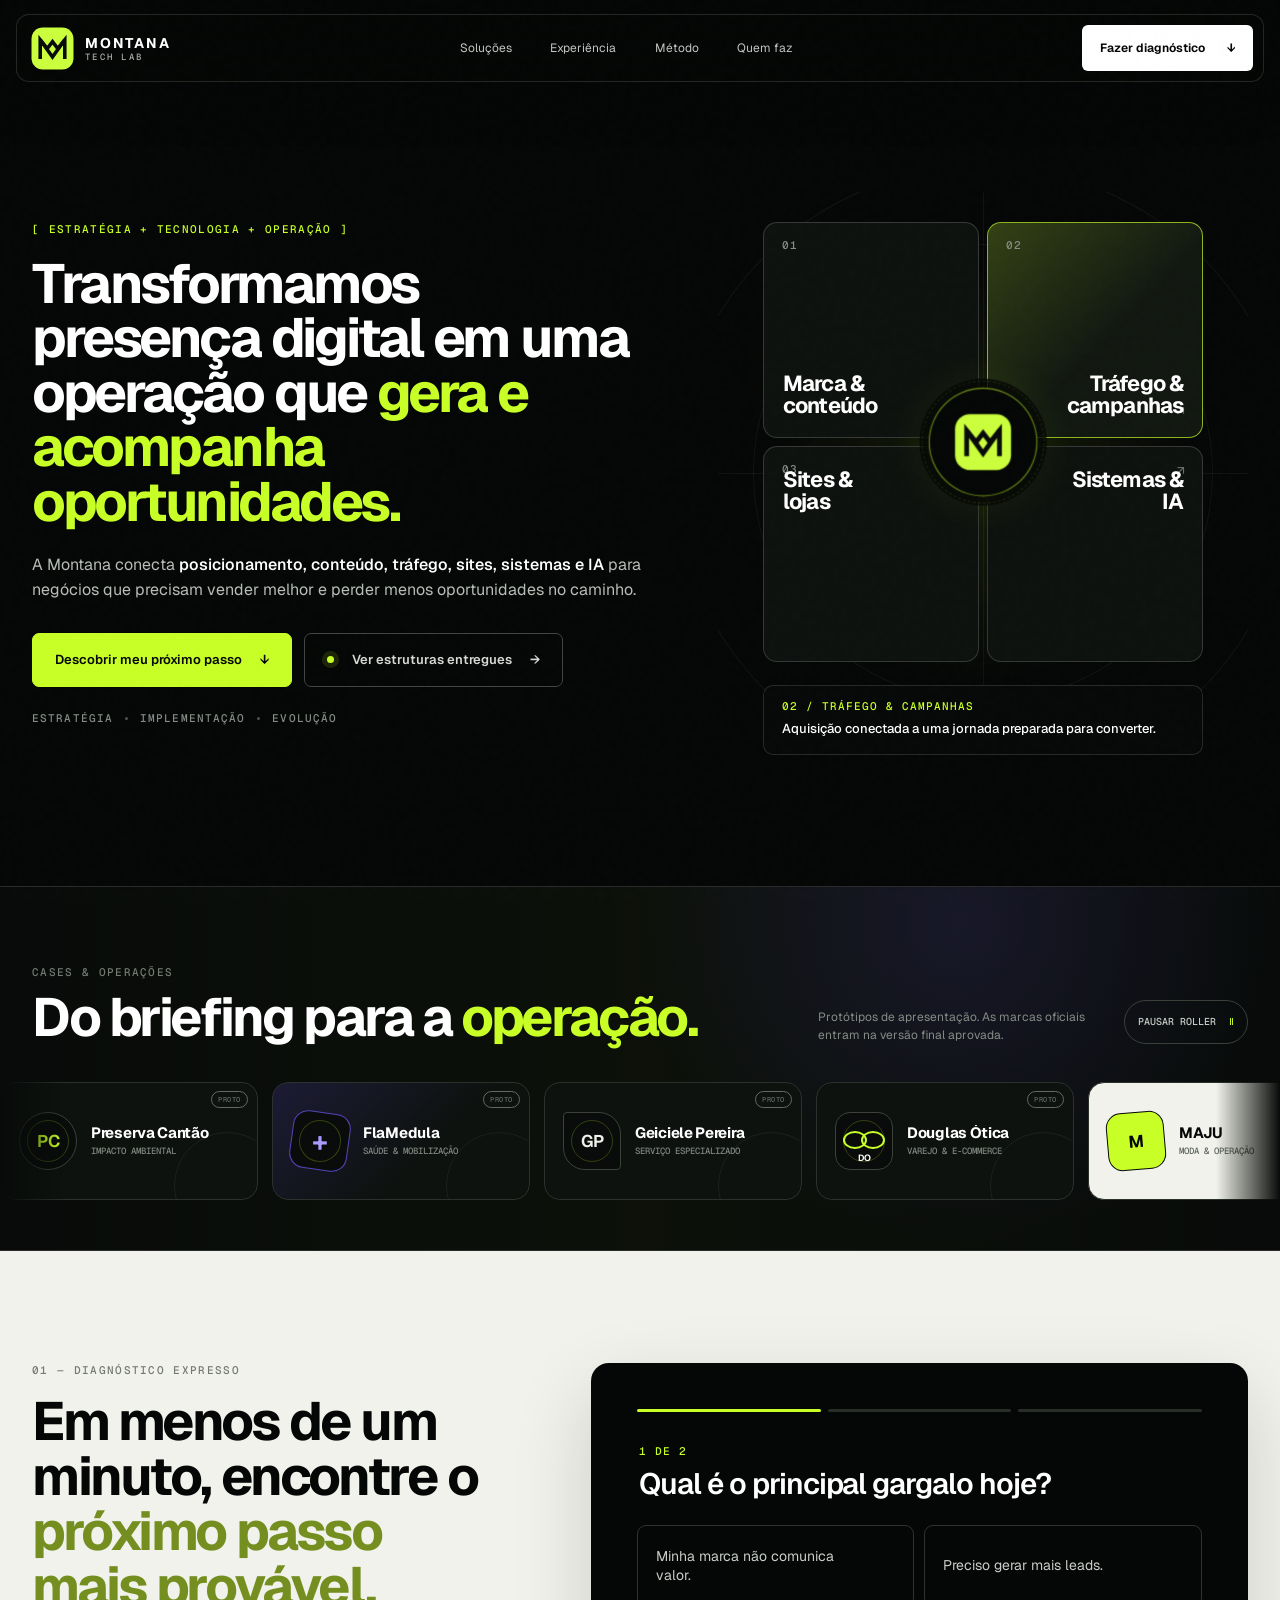
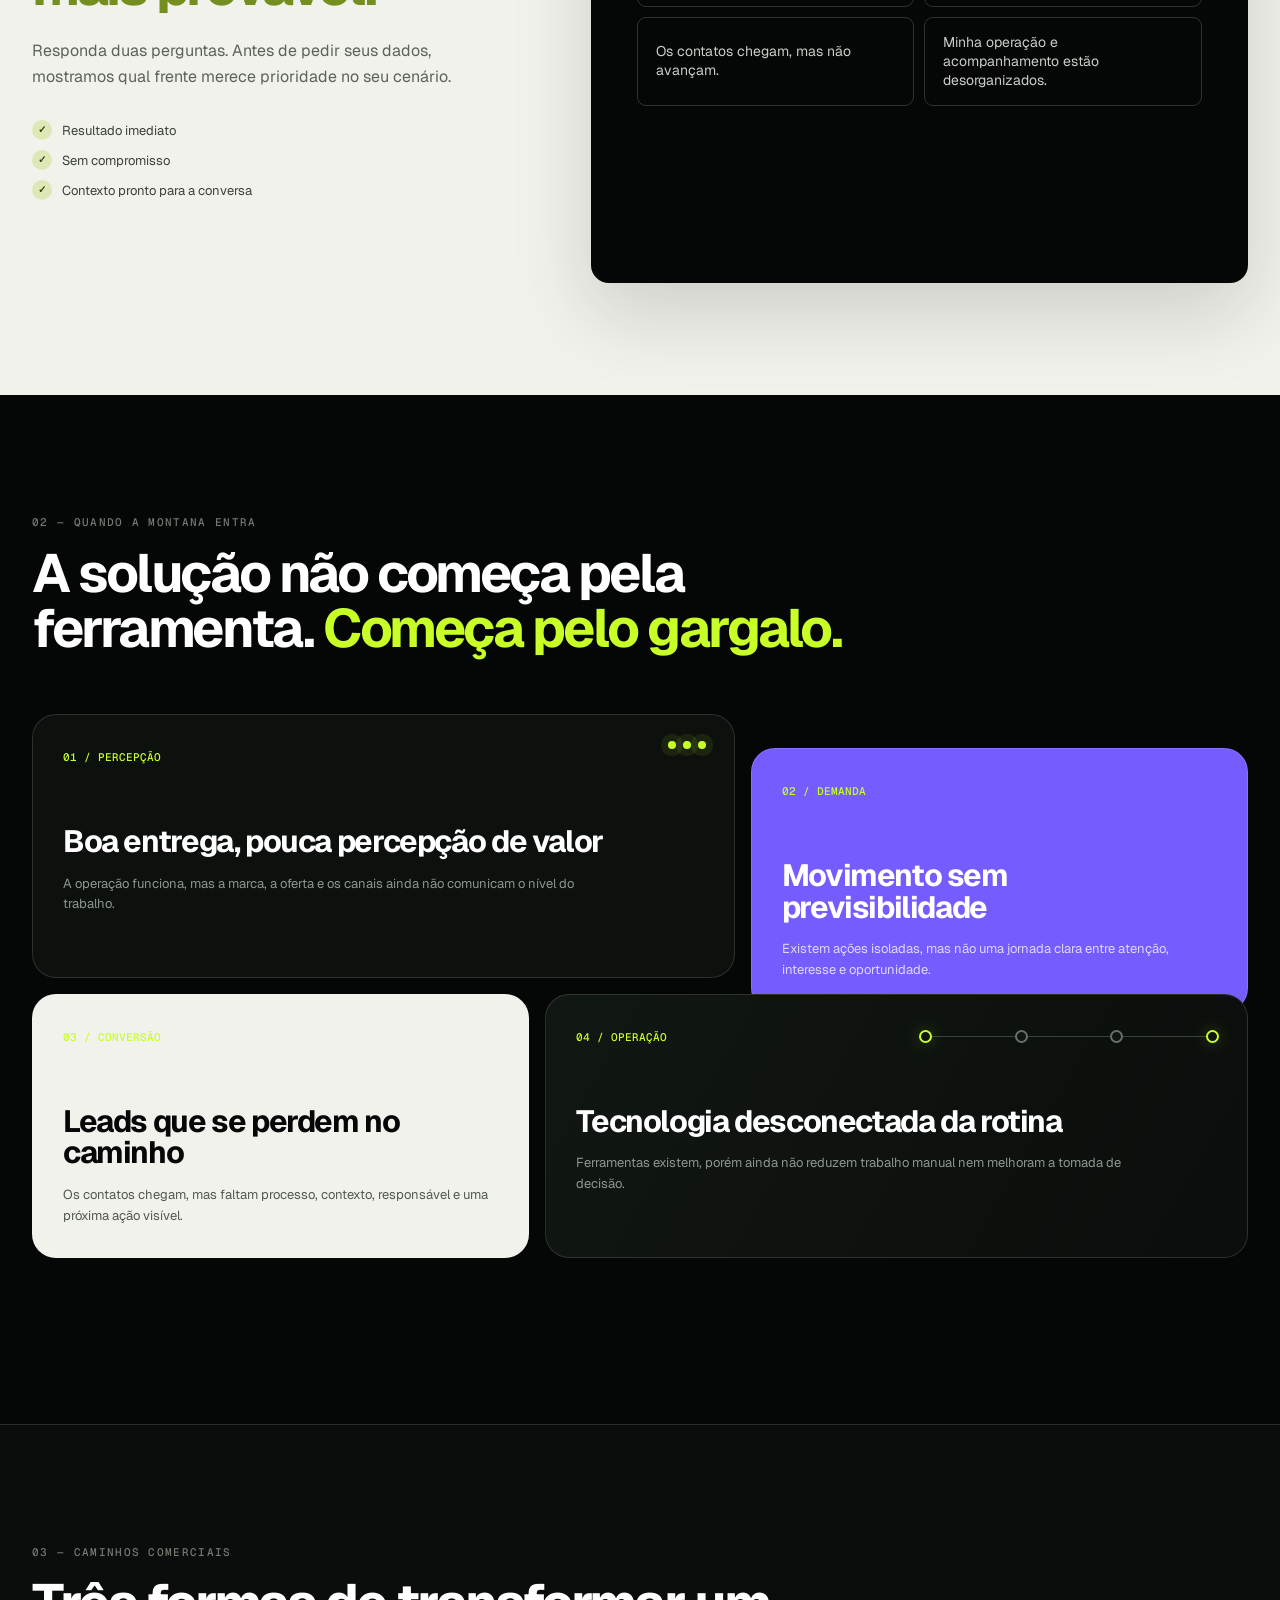
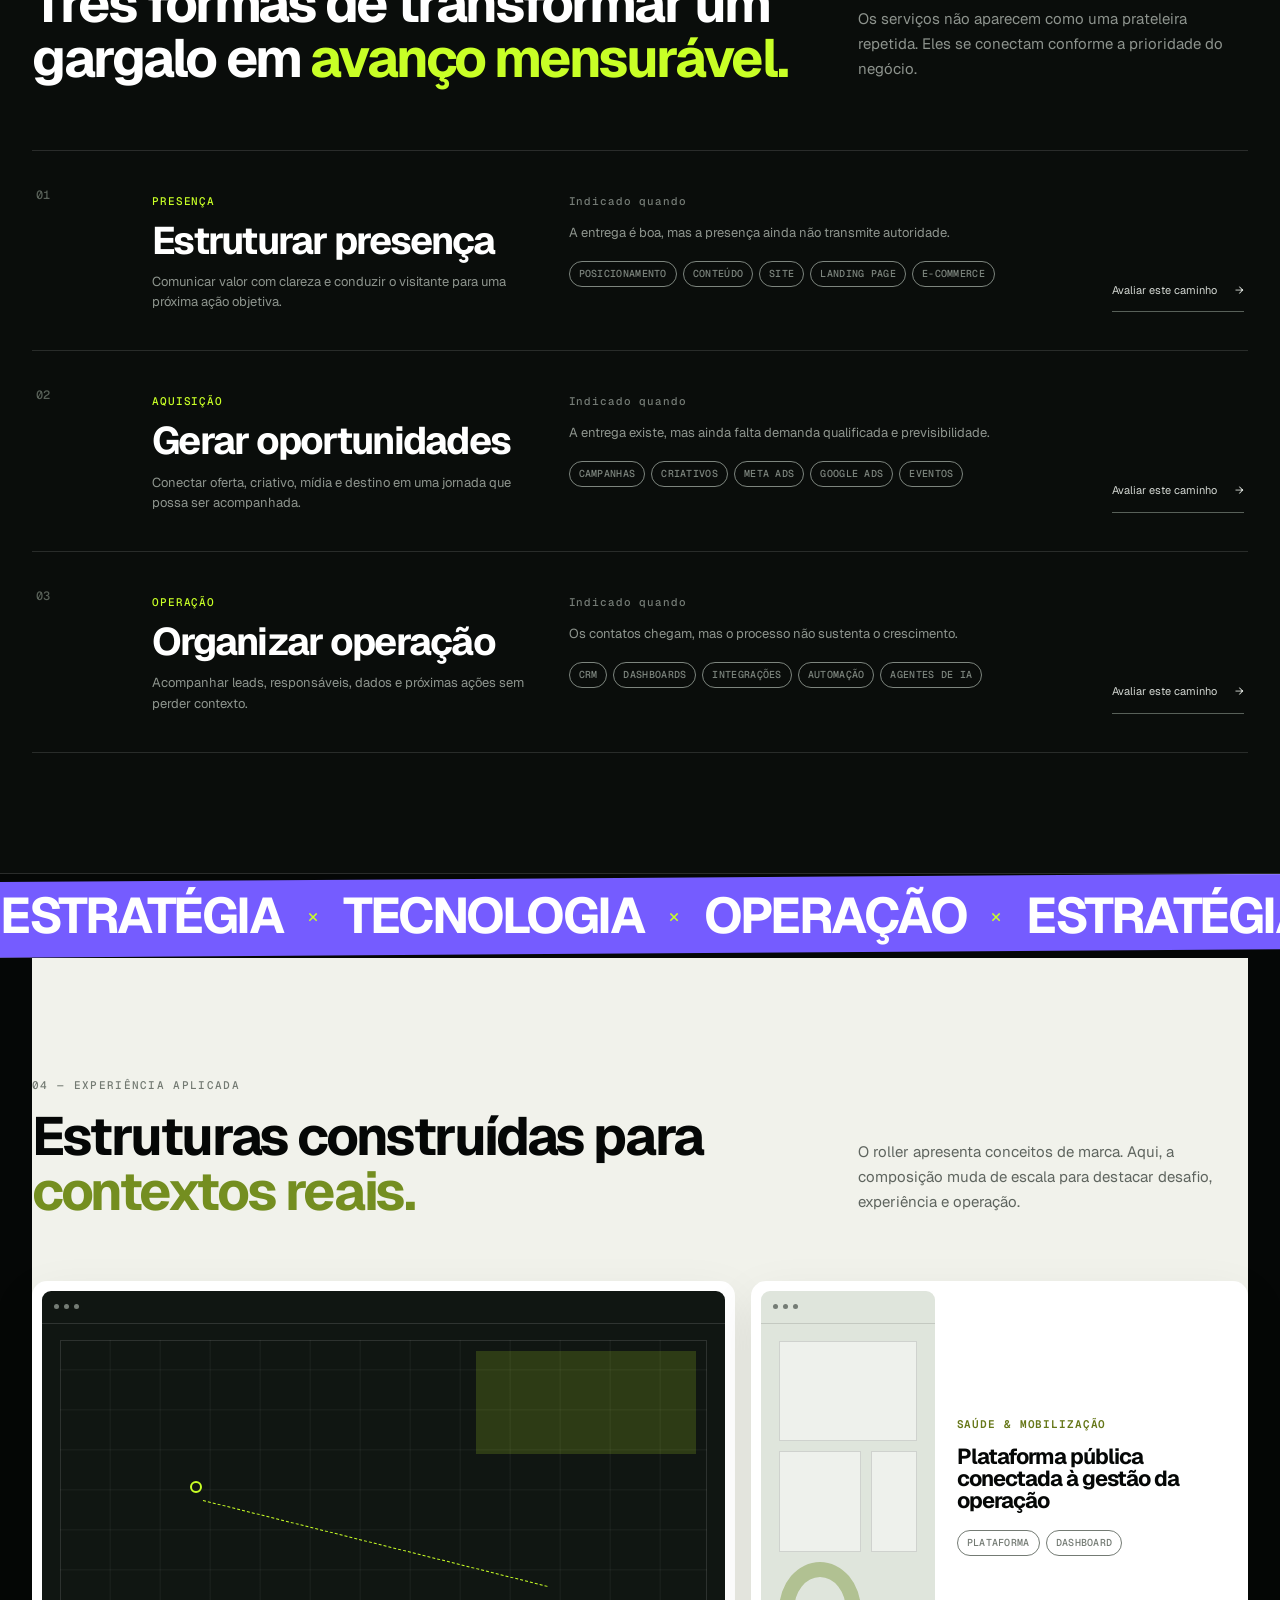
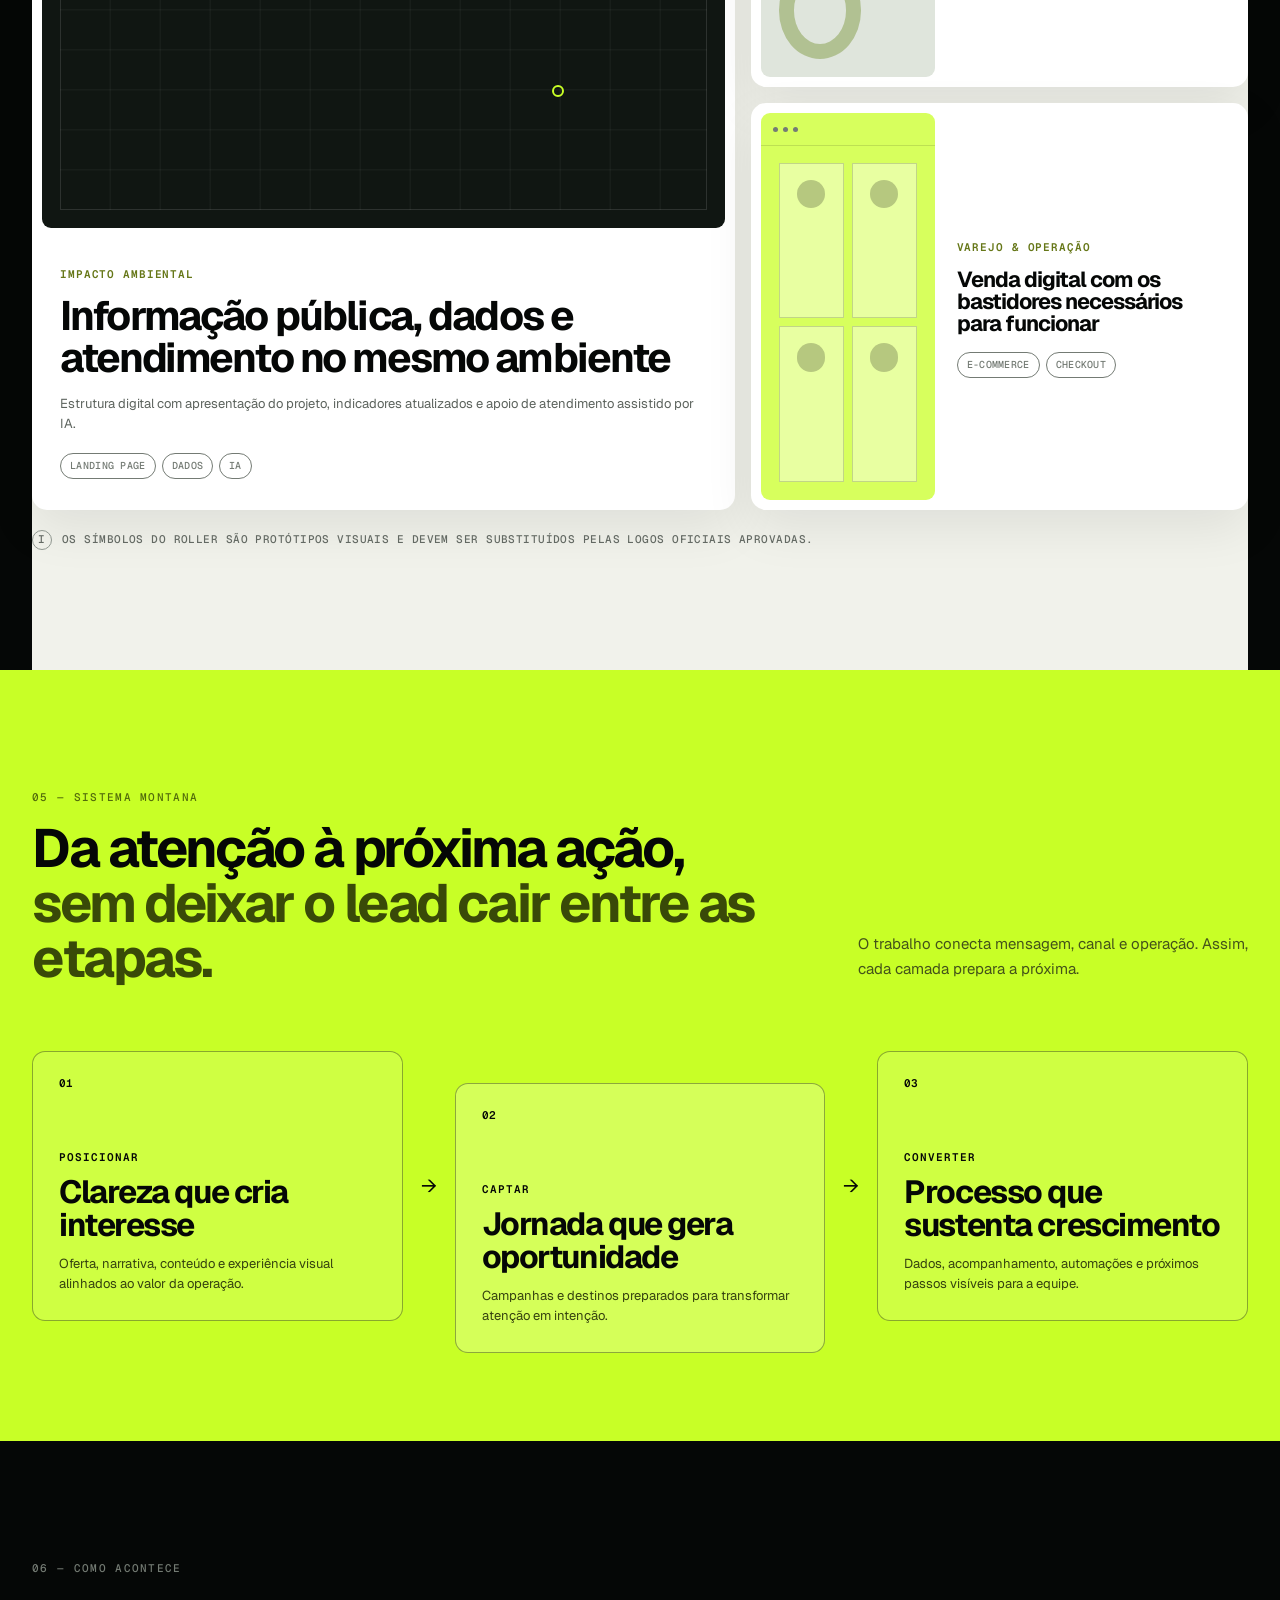
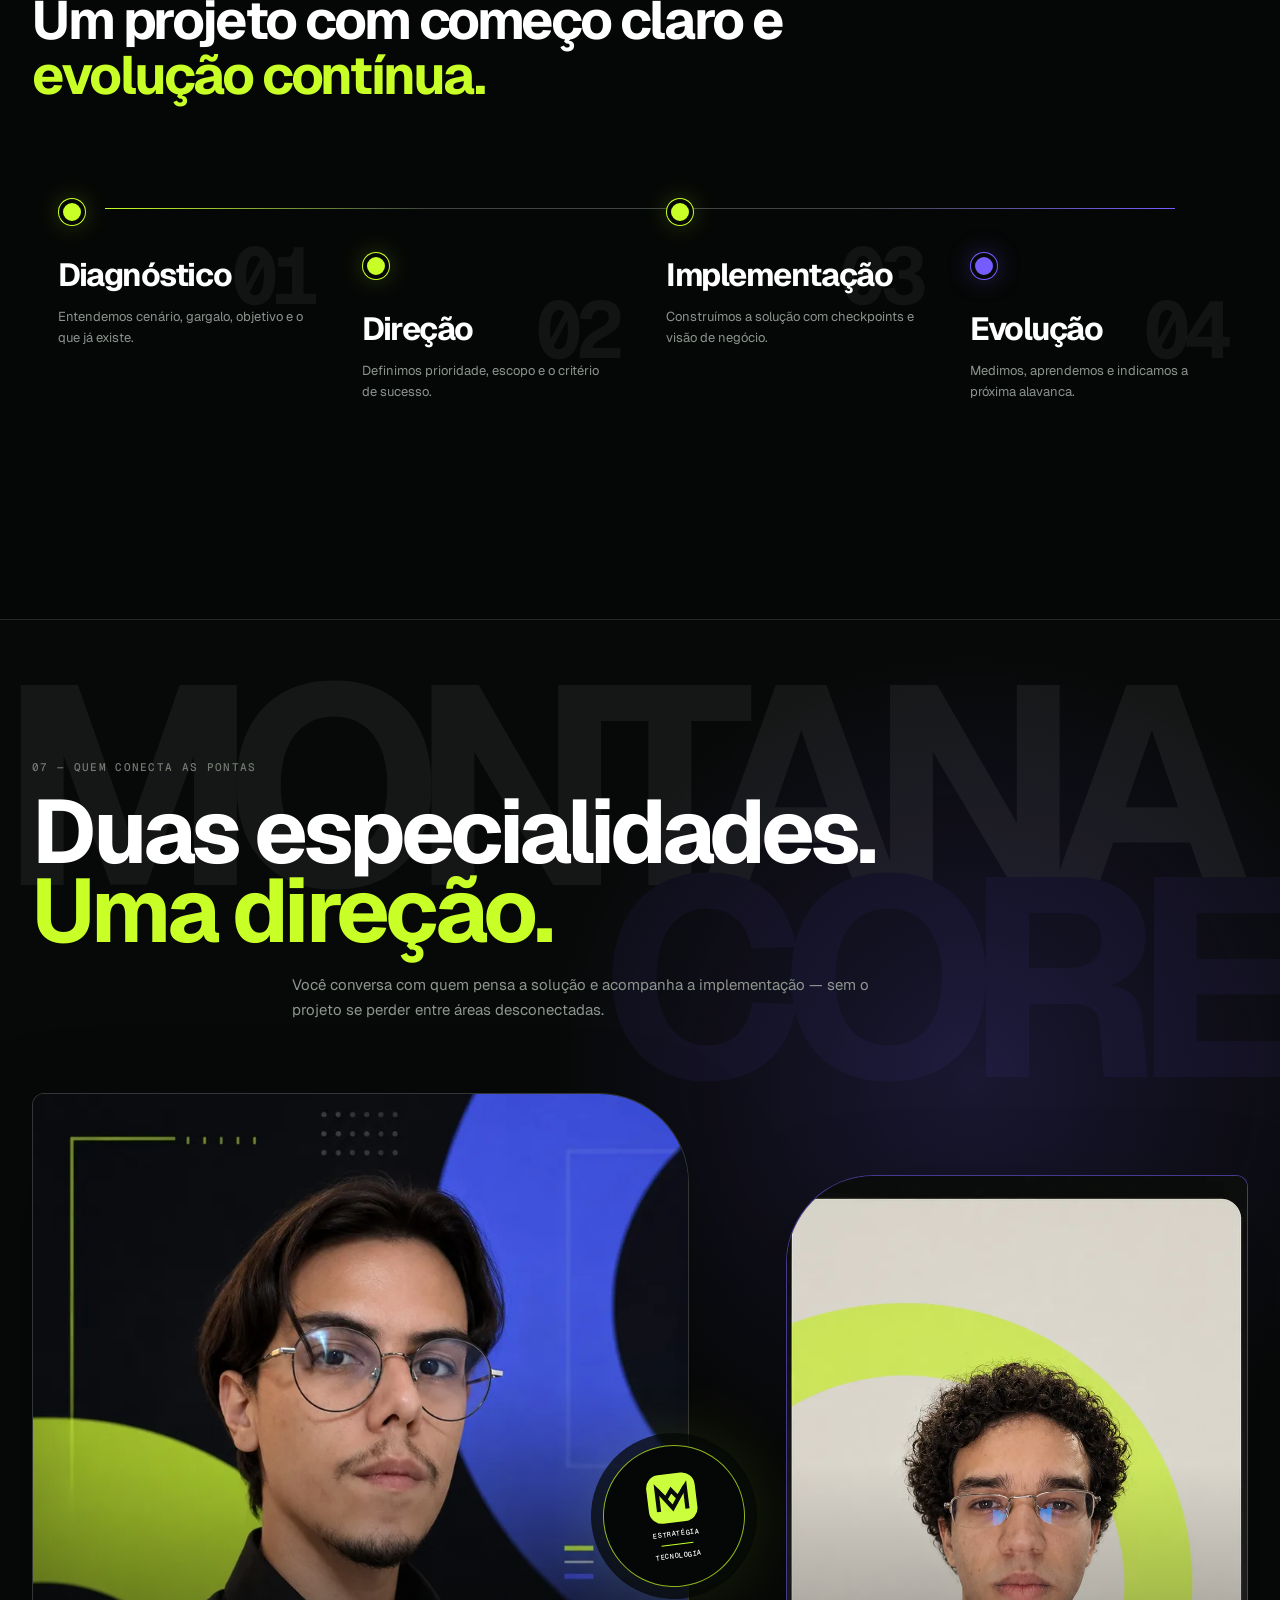
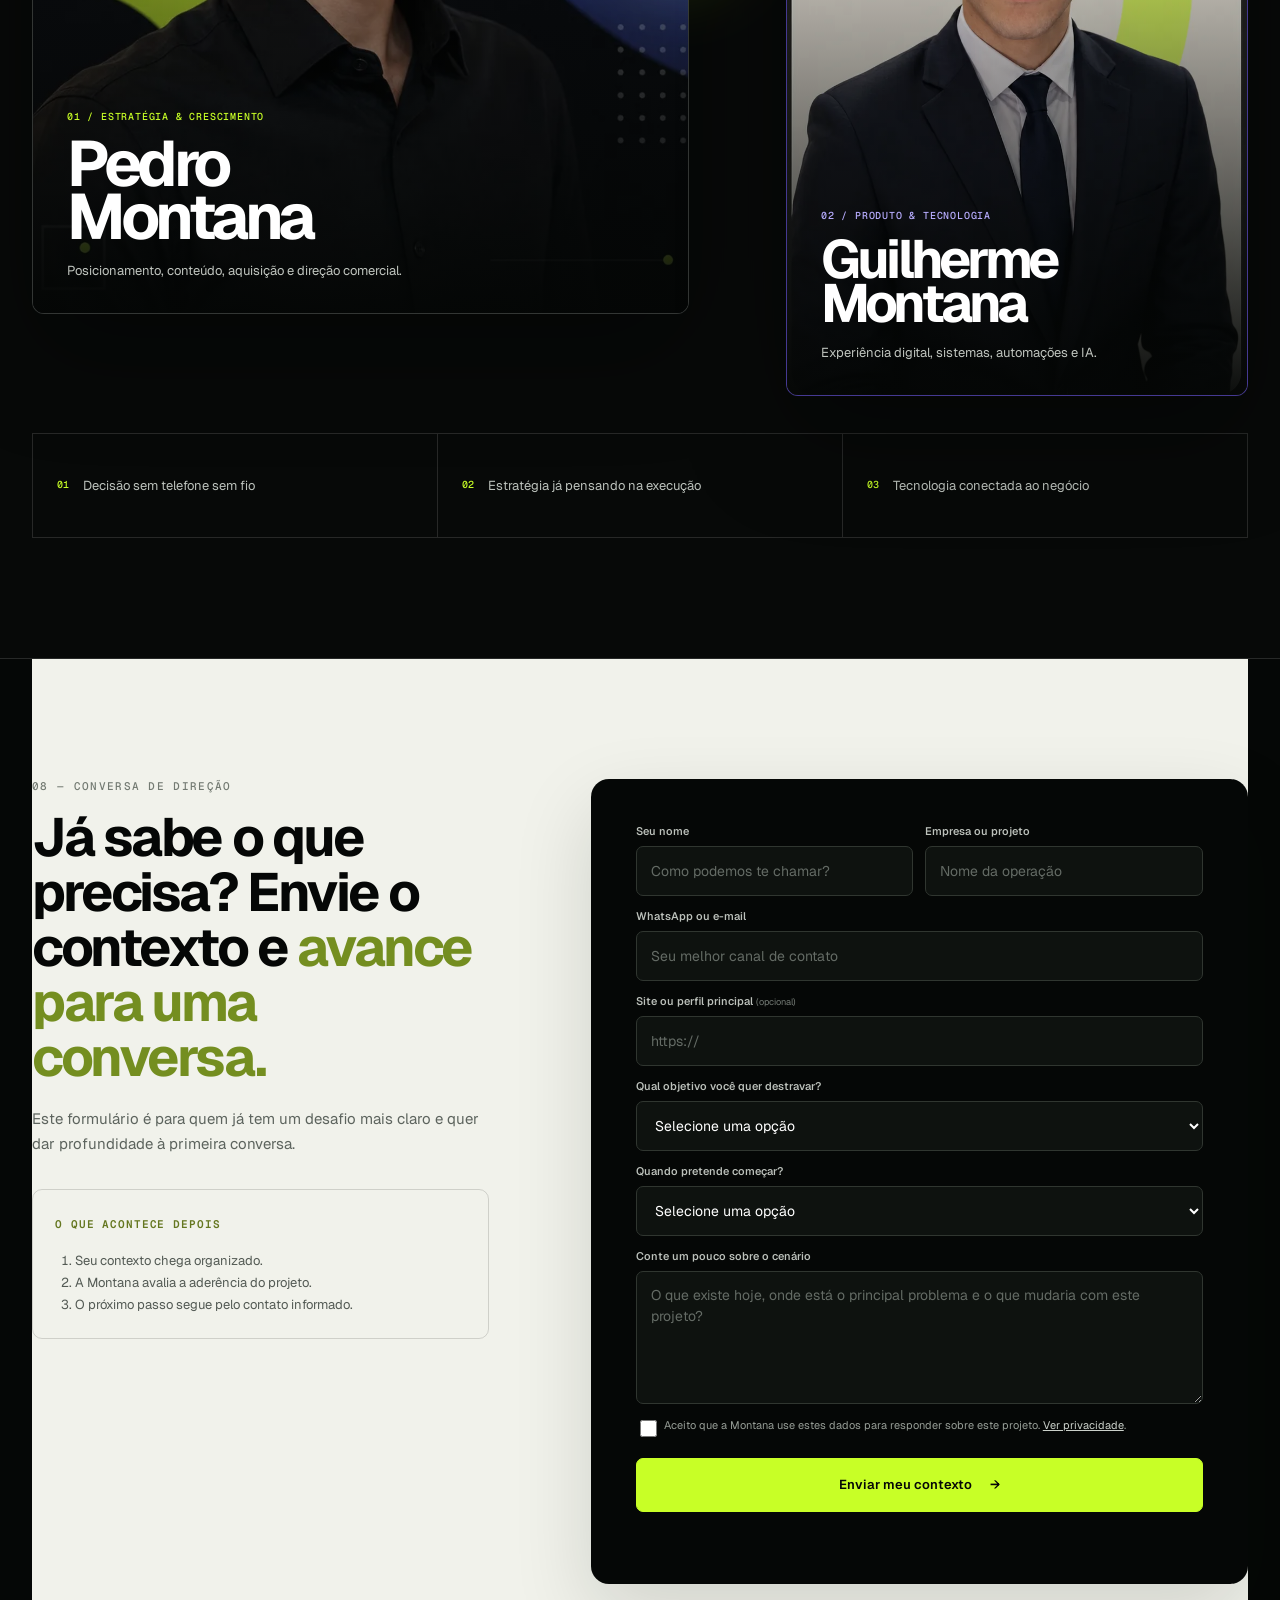
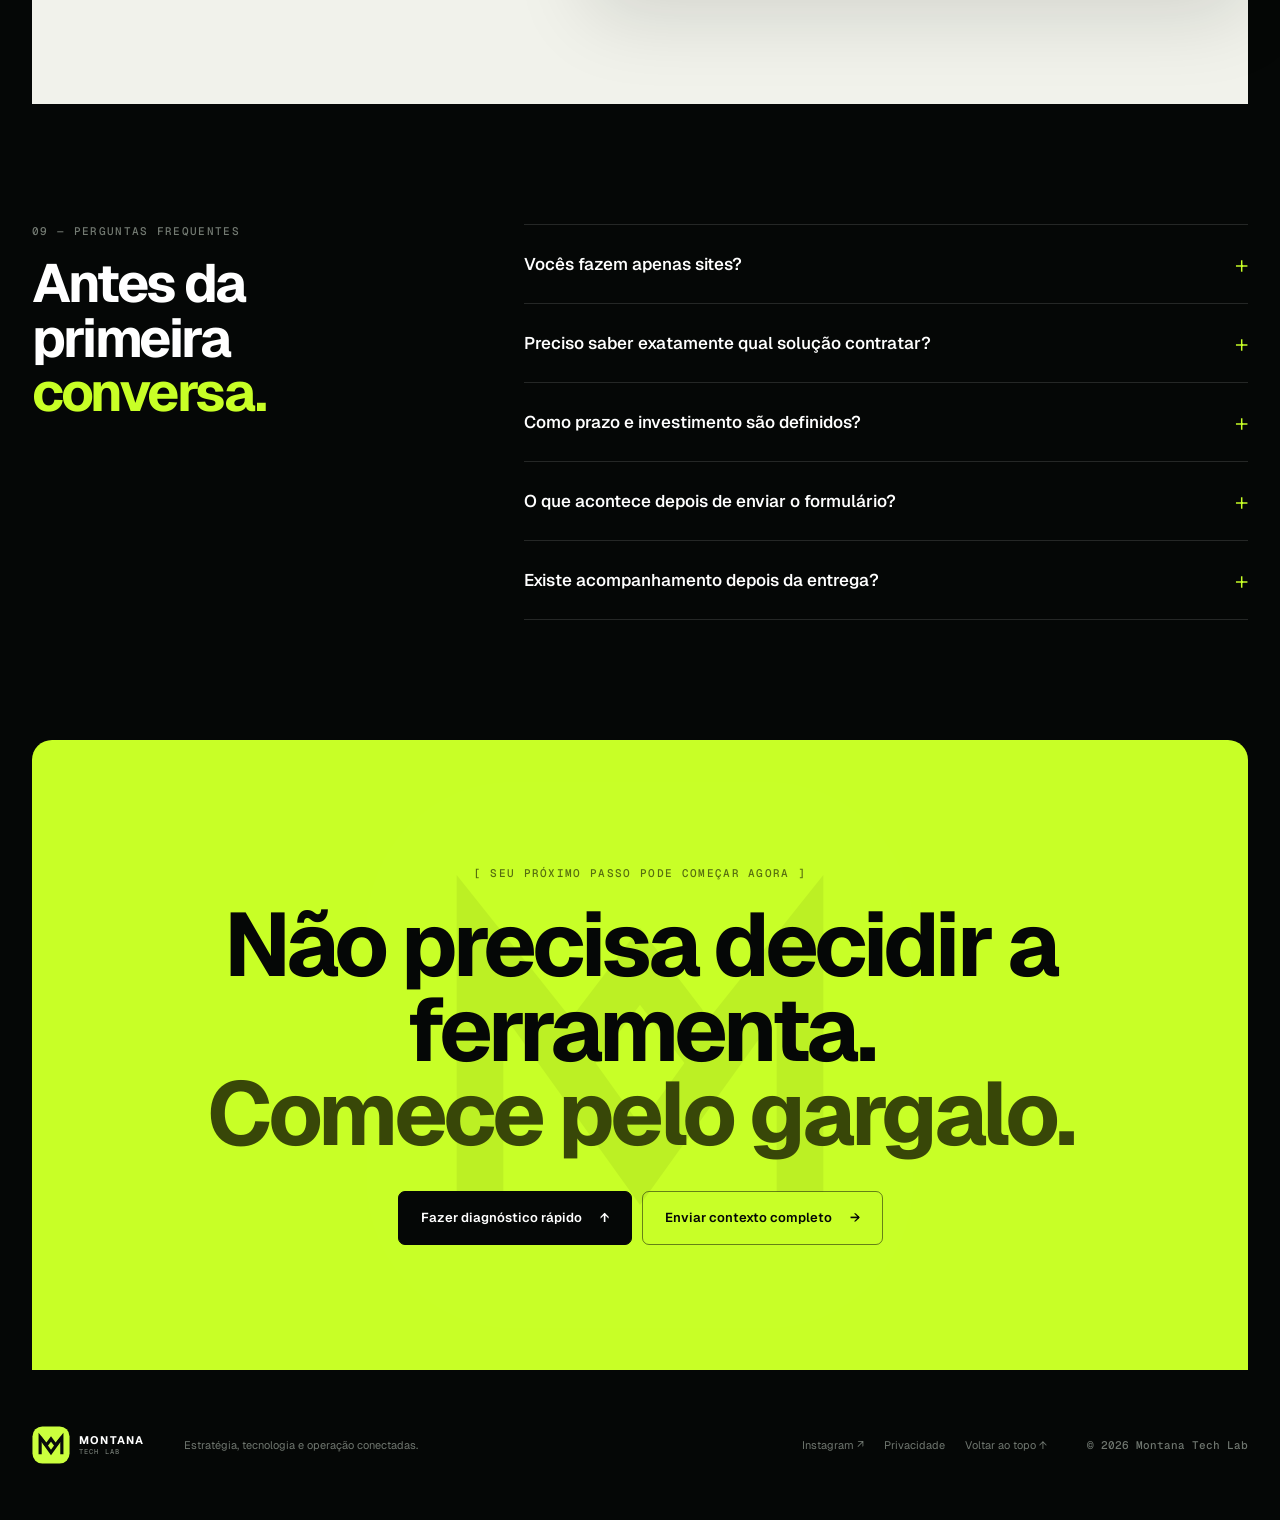
==== commit 2a0f5472: "feat: restaura movimento e composicoes editoriais" ====
--- a/index.html
+++ b/index.html
@@ -28,7 +28,7 @@
   <link rel="preconnect" href="https://fonts.gstatic.com" crossorigin>
   <link href="https://fonts.googleapis.com/css2?family=Geist:wght@400;500;600;700&family=Geist+Mono:wght@400;500;600&display=swap" rel="stylesheet">
   <link rel="icon" href="assets/montana-mark.svg" type="image/svg+xml">
-  <link rel="stylesheet" href="styles.css?v=9">
+  <link rel="stylesheet" href="styles.css?v=10">
   <script type="application/ld+json">
     {"@context":"https://schema.org","@type":"ProfessionalService","name":"Montana Tech Lab","url":"https://montana-tech-lab.vercel.app/","image":"https://montana-tech-lab.vercel.app/assets/og-cover.png","description":"Estratégia, marketing e tecnologia conectados para estruturar presença, captação e operação digital.","areaServed":"BR","sameAs":["https://www.instagram.com/montanatechlab/"]}
   </script>
@@ -73,16 +73,35 @@
           <button class="deck-card deck-sistemas" type="button" data-deck-card="sistemas" aria-pressed="false"><span class="deck-number">04</span><strong>Sistemas &amp;<br>IA</strong><span class="deck-arrow" aria-hidden="true">↗</span></button>
           <div class="deck-core" aria-hidden="true"><img src="assets/montana-mark.svg" alt=""><span></span></div>
         </div></div>
-        <div class="deck-status" aria-live="polite"><span>01 / MARCA &amp; CONTEÚDO</span><strong data-deck-status>Clareza para transformar atenção em interesse real.</strong></div>
-      </div>
-    </section>
-
-    <section class="proof-rail" aria-labelledby="proof-rail-title">
-      <div class="section-shell proof-rail-heading"><p id="proof-rail-title">Experiência aplicada em operações de</p><span>Cases identificados entram após autorização de uso de marca</span></div>
-      <div class="proof-rail-window"><div class="proof-rail-track">
-        <div class="proof-rail-group"><span>Impacto ambiental</span><i></i><span>Mobilização social</span><i></i><span>Serviços especializados</span><i></i><span>Varejo digital</span><i></i><span>Moda</span><i></i><span>Documentação</span><i></i></div>
-        <div class="proof-rail-group" aria-hidden="true"><span>Impacto ambiental</span><i></i><span>Mobilização social</span><i></i><span>Serviços especializados</span><i></i><span>Varejo digital</span><i></i><span>Moda</span><i></i><span>Documentação</span><i></i></div>
-      </div></div>
+        <div class="deck-status"><span>01 / MARCA &amp; CONTEÚDO</span><strong data-deck-status>Clareza para transformar atenção em interesse real.</strong></div>
+      </div>
+    </section>
+
+    <section class="prototype-rail" aria-labelledby="proof-rail-title">
+      <div class="section-shell prototype-heading">
+        <div><span class="section-index">CASES &amp; OPERAÇÕES</span><h2 id="proof-rail-title">Do briefing para a <em>operação.</em></h2></div>
+        <div class="prototype-heading-meta"><p>Protótipos de apresentação. As marcas oficiais entram na versão final aprovada.</p><button class="roller-toggle" type="button" data-roller-toggle aria-pressed="false"><span data-roller-toggle-label>Pausar roller</span><i aria-hidden="true">Ⅱ</i></button></div>
+      </div>
+      <div class="logo-roll-window">
+        <div class="logo-roll-track" data-logo-roll>
+          <div class="logo-roll-set">
+            <div class="prototype-logo prototype-preserva"><span class="prototype-mark"><b>PC</b><i></i></span><span><strong>Preserva Cantão</strong><small>Impacto ambiental</small></span><em>PROTO</em></div>
+            <div class="prototype-logo prototype-flamedula"><span class="prototype-mark"><b>+</b><i></i></span><span><strong>FlaMedula</strong><small>Saúde &amp; mobilização</small></span><em>PROTO</em></div>
+            <div class="prototype-logo prototype-geiciele"><span class="prototype-mark"><b>GP</b><i></i></span><span><strong>Geiciele Pereira</strong><small>Serviço especializado</small></span><em>PROTO</em></div>
+            <div class="prototype-logo prototype-douglas"><span class="prototype-mark"><b>DO</b><i></i></span><span><strong>Douglas Ótica</strong><small>Varejo &amp; e-commerce</small></span><em>PROTO</em></div>
+            <div class="prototype-logo prototype-maju"><span class="prototype-mark"><b>M</b><i></i></span><span><strong>MAJU</strong><small>Moda &amp; operação</small></span><em>PROTO</em></div>
+            <div class="prototype-logo prototype-jhonny"><span class="prototype-mark"><b>JD</b><i></i></span><span><strong>Jhonny</strong><small>Documentação</small></span><em>PROTO</em></div>
+          </div>
+          <div class="logo-roll-set" aria-hidden="true">
+            <div class="prototype-logo prototype-preserva"><span class="prototype-mark"><b>PC</b><i></i></span><span><strong>Preserva Cantão</strong><small>Impacto ambiental</small></span><em>PROTO</em></div>
+            <div class="prototype-logo prototype-flamedula"><span class="prototype-mark"><b>+</b><i></i></span><span><strong>FlaMedula</strong><small>Saúde &amp; mobilização</small></span><em>PROTO</em></div>
+            <div class="prototype-logo prototype-geiciele"><span class="prototype-mark"><b>GP</b><i></i></span><span><strong>Geiciele Pereira</strong><small>Serviço especializado</small></span><em>PROTO</em></div>
+            <div class="prototype-logo prototype-douglas"><span class="prototype-mark"><b>DO</b><i></i></span><span><strong>Douglas Ótica</strong><small>Varejo &amp; e-commerce</small></span><em>PROTO</em></div>
+            <div class="prototype-logo prototype-maju"><span class="prototype-mark"><b>M</b><i></i></span><span><strong>MAJU</strong><small>Moda &amp; operação</small></span><em>PROTO</em></div>
+            <div class="prototype-logo prototype-jhonny"><span class="prototype-mark"><b>JD</b><i></i></span><span><strong>Jhonny</strong><small>Documentação</small></span><em>PROTO</em></div>
+          </div>
+        </div>
+      </div>
     </section>
 
     <section class="express-section" id="diagnostico-expresso" aria-labelledby="express-title">
@@ -122,7 +141,13 @@
 
     <section class="fit-section section-shell" aria-labelledby="fit-title">
       <div class="section-heading reveal"><span class="section-index">02 — QUANDO A MONTANA ENTRA</span><h2 id="fit-title">A solução não começa pela ferramenta. <em>Começa pelo gargalo.</em></h2></div>
-      <div class="fit-grid reveal"><article><span>01</span><h3>Boa entrega, pouca percepção de valor</h3><p>A operação funciona, mas a marca, a oferta e os canais ainda não comunicam o nível do trabalho.</p></article><article><span>02</span><h3>Movimento sem previsibilidade</h3><p>Existem ações isoladas, mas não uma jornada clara entre atenção, interesse e oportunidade.</p></article><article><span>03</span><h3>Leads que se perdem no caminho</h3><p>Os contatos chegam, mas faltam processo, contexto, responsável e uma próxima ação visível.</p></article><article><span>04</span><h3>Tecnologia desconectada da rotina</h3><p>Ferramentas existem, porém ainda não reduzem trabalho manual nem melhoram a tomada de decisão.</p></article></div>
+      <p class="horizontal-hint" aria-hidden="true">DESLIZE PARA EXPLORAR <span>→</span></p>
+      <div class="fit-grid reveal">
+        <article class="fit-item fit-item-primary"><span>01 / PERCEPÇÃO</span><div class="fit-signal" aria-hidden="true"><i></i><i></i><i></i></div><h3>Boa entrega, pouca percepção de valor</h3><p>A operação funciona, mas a marca, a oferta e os canais ainda não comunicam o nível do trabalho.</p></article>
+        <article class="fit-item fit-item-violet"><span>02 / DEMANDA</span><h3>Movimento sem previsibilidade</h3><p>Existem ações isoladas, mas não uma jornada clara entre atenção, interesse e oportunidade.</p></article>
+        <article class="fit-item fit-item-paper"><span>03 / CONVERSÃO</span><h3>Leads que se perdem no caminho</h3><p>Os contatos chegam, mas faltam processo, contexto, responsável e uma próxima ação visível.</p></article>
+        <article class="fit-item fit-item-wide"><span>04 / OPERAÇÃO</span><div class="fit-route" aria-hidden="true"><i></i><i></i><i></i><i></i></div><h3>Tecnologia desconectada da rotina</h3><p>Ferramentas existem, porém ainda não reduzem trabalho manual nem melhoram a tomada de decisão.</p></article>
+      </div>
     </section>
 
     <section class="paths-section" id="caminhos" aria-labelledby="paths-title"><div class="section-shell">
@@ -134,14 +159,17 @@
       </div>
     </div></section>
 
+    <div class="kinetic-divider" aria-hidden="true"><div><span>ESTRATÉGIA</span><i>×</i><span>TECNOLOGIA</span><i>×</i><span>OPERAÇÃO</span><i>×</i><span>ESTRATÉGIA</span><i>×</i><span>TECNOLOGIA</span><i>×</i><span>OPERAÇÃO</span><i>×</i></div></div>
+
     <section class="cases-section section-shell" id="projetos" aria-labelledby="cases-title">
-      <div class="section-heading section-heading-split reveal"><div><span class="section-index">04 — EXPERIÊNCIA APLICADA</span><h2 id="cases-title">Estruturas construídas para <em>contextos reais.</em></h2></div><p>Enquanto as autorizações de marca são formalizadas, apresentamos os desafios e as entregas sem expor clientes ou parceiros.</p></div>
-      <div class="case-grid">
-        <article class="case-card case-dark reveal"><div class="case-visual" aria-hidden="true"><div class="ui-bar"><span></span><span></span><span></span></div><div class="data-map"><span></span><span></span><i></i><b></b></div></div><div class="case-copy"><span>IMPACTO AMBIENTAL</span><h3>Informação pública, dados e atendimento no mesmo ambiente</h3><p>Estrutura digital com apresentação do projeto, indicadores atualizados e apoio de atendimento assistido por IA.</p><div class="tag-list"><span>Landing page</span><span>Dados</span><span>IA</span></div></div></article>
-        <article class="case-card case-light reveal"><div class="case-visual" aria-hidden="true"><div class="ui-bar"><span></span><span></span><span></span></div><div class="dashboard-lines"><i></i><i></i><i></i><b></b></div></div><div class="case-copy"><span>SAÚDE &amp; MOBILIZAÇÃO</span><h3>Plataforma pública conectada à gestão da operação</h3><p>Experiência de comunicação, cadastro e área administrativa para organizar informação e acompanhamento.</p><div class="tag-list"><span>Plataforma</span><span>Dashboard</span><span>Gestão</span></div></div></article>
-        <article class="case-card case-accent reveal"><div class="case-visual" aria-hidden="true"><div class="ui-bar"><span></span><span></span><span></span></div><div class="shop-grid"><i></i><i></i><i></i><i></i></div></div><div class="case-copy"><span>VAREJO &amp; OPERAÇÃO</span><h3>Venda digital com os bastidores necessários para funcionar</h3><p>Catálogo, checkout, estoque, frete e gestão de produtos tratados como uma única jornada operacional.</p><div class="tag-list"><span>E-commerce</span><span>Checkout</span><span>Estoque</span></div></div></article>
-      </div>
-      <p class="authorization-note reveal"><span>i</span> Logos, nomes e links públicos só serão adicionados após autorização de uso de marca.</p>
+      <div class="section-heading section-heading-split reveal"><div><span class="section-index">04 — EXPERIÊNCIA APLICADA</span><h2 id="cases-title">Estruturas construídas para <em>contextos reais.</em></h2></div><p>O roller apresenta conceitos de marca. Aqui, a composição muda de escala para destacar desafio, experiência e operação.</p></div>
+      <div class="case-carousel-tools reveal"><span><strong data-case-current>01</strong> / 03 &nbsp; DESLIZE OS CASES</span><div><button type="button" data-case-prev aria-label="Case anterior">←</button><button type="button" data-case-next aria-label="Próximo case">→</button></div></div>
+      <div class="case-grid" data-case-carousel>
+        <article class="case-card case-dark case-feature reveal reveal-scale"><div class="case-visual" aria-hidden="true"><div class="ui-bar"><span></span><span></span><span></span></div><div class="data-map"><span></span><span></span><i></i><b></b></div></div><div class="case-copy"><span>IMPACTO AMBIENTAL</span><h3>Informação pública, dados e atendimento no mesmo ambiente</h3><p>Estrutura digital com apresentação do projeto, indicadores atualizados e apoio de atendimento assistido por IA.</p><div class="tag-list"><span>Landing page</span><span>Dados</span><span>IA</span></div></div></article>
+        <article class="case-card case-light case-compact reveal reveal-right"><div class="case-visual" aria-hidden="true"><div class="ui-bar"><span></span><span></span><span></span></div><div class="dashboard-lines"><i></i><i></i><i></i><b></b></div></div><div class="case-copy"><span>SAÚDE &amp; MOBILIZAÇÃO</span><h3>Plataforma pública conectada à gestão da operação</h3><p>Experiência de comunicação, cadastro e área administrativa para organizar informação e acompanhamento.</p><div class="tag-list"><span>Plataforma</span><span>Dashboard</span><span>Gestão</span></div></div></article>
+        <article class="case-card case-accent case-compact reveal reveal-right"><div class="case-visual" aria-hidden="true"><div class="ui-bar"><span></span><span></span><span></span></div><div class="shop-grid"><i></i><i></i><i></i><i></i></div></div><div class="case-copy"><span>VAREJO &amp; OPERAÇÃO</span><h3>Venda digital com os bastidores necessários para funcionar</h3><p>Catálogo, checkout, estoque, frete e gestão de produtos tratados como uma única jornada operacional.</p><div class="tag-list"><span>E-commerce</span><span>Checkout</span><span>Estoque</span></div></div></article>
+      </div>
+      <p class="authorization-note reveal"><span>i</span> Os símbolos do roller são protótipos visuais e devem ser substituídos pelas logos oficiais aprovadas.</p>
     </section>
 
     <section class="method-section" id="metodo" aria-labelledby="method-title"><div class="section-shell">
@@ -149,12 +177,26 @@
       <div class="method-flow reveal"><article><span>01</span><div><small>POSICIONAR</small><h3>Clareza que cria interesse</h3><p>Oferta, narrativa, conteúdo e experiência visual alinhados ao valor da operação.</p></div></article><i aria-hidden="true">→</i><article><span>02</span><div><small>CAPTAR</small><h3>Jornada que gera oportunidade</h3><p>Campanhas e destinos preparados para transformar atenção em intenção.</p></div></article><i aria-hidden="true">→</i><article><span>03</span><div><small>CONVERTER</small><h3>Processo que sustenta crescimento</h3><p>Dados, acompanhamento, automações e próximos passos visíveis para a equipe.</p></div></article></div>
     </div></section>
 
-    <section class="process-section section-shell" aria-labelledby="process-title"><div class="section-heading reveal"><span class="section-index">06 — COMO ACONTECE</span><h2 id="process-title">Um projeto com começo claro e <em>evolução contínua.</em></h2></div><ol class="process-list reveal"><li><span>01</span><div><h3>Diagnóstico</h3><p>Entendemos cenário, gargalo, objetivo e o que já existe.</p></div></li><li><span>02</span><div><h3>Direção</h3><p>Definimos prioridade, escopo e o critério de sucesso.</p></div></li><li><span>03</span><div><h3>Implementação</h3><p>Construímos a solução com checkpoints e visão de negócio.</p></div></li><li><span>04</span><div><h3>Evolução</h3><p>Medimos, aprendemos e indicamos a próxima alavanca.</p></div></li></ol></section>
-
-    <section class="team-section" id="equipe" aria-labelledby="team-title"><div class="section-shell team-shell">
-      <div class="team-intro reveal"><span class="section-index">07 — QUEM CONECTA AS PONTAS</span><h2 id="team-title">Estratégia e tecnologia <em>na mesma mesa.</em></h2><p>Você conversa com quem pensa a solução e acompanha a implementação — sem o projeto se perder entre áreas desconectadas.</p></div>
-      <div class="team-grid"><article class="team-card reveal"><img src="assets/pedro-montana.webp" alt="Pedro Montana" width="720" height="900" loading="lazy"><div><span>ESTRATÉGIA &amp; CRESCIMENTO</span><h3>Pedro Montana</h3><p>Posicionamento, conteúdo, aquisição e direção comercial.</p></div></article><article class="team-card reveal"><img src="assets/guilherme-montana.webp" alt="Guilherme Montana" width="720" height="900" loading="lazy"><div><span>PRODUTO &amp; TECNOLOGIA</span><h3>Guilherme Montana</h3><p>Experiência digital, sistemas, automações e IA.</p></div></article></div>
-    </div></section>
+    <section class="process-section section-shell" aria-labelledby="process-title"><div class="section-heading reveal"><span class="section-index">06 — COMO ACONTECE</span><h2 id="process-title">Um projeto com começo claro e <em>evolução contínua.</em></h2></div><p class="horizontal-hint" aria-hidden="true">DESLIZE O PROCESSO <span>→</span></p><ol class="process-list reveal"><li><span>01</span><div><h3>Diagnóstico</h3><p>Entendemos cenário, gargalo, objetivo e o que já existe.</p></div></li><li><span>02</span><div><h3>Direção</h3><p>Definimos prioridade, escopo e o critério de sucesso.</p></div></li><li><span>03</span><div><h3>Implementação</h3><p>Construímos a solução com checkpoints e visão de negócio.</p></div></li><li><span>04</span><div><h3>Evolução</h3><p>Medimos, aprendemos e indicamos a próxima alavanca.</p></div></li></ol></section>
+
+    <section class="team-section" id="equipe" aria-labelledby="team-title">
+      <div class="team-ghost" aria-hidden="true"><span>MONTANA</span><span>CORE</span></div>
+      <div class="section-shell team-shell">
+        <div class="team-intro reveal"><span class="section-index">07 — QUEM CONECTA AS PONTAS</span><h2 id="team-title">Duas especialidades.<br><em>Uma direção.</em></h2><p>Você conversa com quem pensa a solução e acompanha a implementação — sem o projeto se perder entre áreas desconectadas.</p></div>
+        <div class="team-stage">
+          <article class="founder-feature founder-pedro reveal reveal-left">
+            <figure data-parallax-media="-18"><img src="assets/pedro-montana.webp" alt="Pedro Montana" width="900" height="1125" loading="lazy"></figure>
+            <div class="founder-overlay"><span>01 / ESTRATÉGIA &amp; CRESCIMENTO</span><h3>Pedro<br>Montana</h3><p>Posicionamento, conteúdo, aquisição e direção comercial.</p></div>
+          </article>
+          <div class="team-core" aria-hidden="true"><img src="assets/montana-mark.svg" alt=""><span>ESTRATÉGIA</span><i></i><span>TECNOLOGIA</span></div>
+          <article class="founder-feature founder-guilherme reveal reveal-right">
+            <figure data-parallax-media="18"><img src="assets/guilherme-montana.webp" alt="Guilherme Montana" width="900" height="1599" loading="lazy"></figure>
+            <div class="founder-overlay"><span>02 / PRODUTO &amp; TECNOLOGIA</span><h3>Guilherme<br>Montana</h3><p>Experiência digital, sistemas, automações e IA.</p></div>
+          </article>
+        </div>
+        <div class="team-principles reveal"><span><b>01</b>Decisão sem telefone sem fio</span><span><b>02</b>Estratégia já pensando na execução</span><span><b>03</b>Tecnologia conectada ao negócio</span></div>
+      </div>
+    </section>
 
     <section class="qualification-section section-shell" id="qualificacao" aria-labelledby="qualification-title">
       <div class="qualification-aside reveal"><span class="section-index">08 — CONVERSA DE DIREÇÃO</span><h2 id="qualification-title">Já sabe o que precisa? Envie o contexto e <em>avance para uma conversa.</em></h2><p>Este formulário é para quem já tem um desafio mais claro e quer dar profundidade à primeira conversa.</p><div class="qualification-expectation"><span>O que acontece depois</span><ol><li>Seu contexto chega organizado.</li><li>A Montana avalia a aderência do projeto.</li><li>O próximo passo segue pelo contato informado.</li></ol></div></div>
@@ -184,6 +226,6 @@
   <footer class="site-footer"><div class="footer-brand"><img src="assets/montana-mark.svg" alt="" width="42" height="42"><span><strong>MONTANA</strong><small>TECH LAB</small></span></div><p>Estratégia, tecnologia e operação conectadas.</p><nav aria-label="Links do rodapé"><a href="https://www.instagram.com/montanatechlab/" target="_blank" rel="noreferrer">Instagram ↗</a><a href="privacidade.html">Privacidade</a><a href="#inicio">Voltar ao topo ↑</a></nav><small>© <span data-current-year>2026</span> Montana Tech Lab</small></footer>
   <a class="mobile-sticky-cta" href="#diagnostico-expresso" data-track-cta="mobile-sticky"><span>Fazer diagnóstico rápido</span><span aria-hidden="true">→</span></a>
   <noscript><div class="noscript-note">Para usar o diagnóstico interativo, ative o JavaScript. Você também pode falar com a Montana pelo <a href="https://www.instagram.com/montanatechlab/">Instagram</a>.</div></noscript>
-  <script src="script.js?v=9"></script>
+  <script src="script.js?v=10"></script>
 </body>
 </html>
--- a/styles.css
+++ b/styles.css
@@ -478,3 +478,238 @@
 
 .legal-header { grid-template-columns: 1fr auto; }
 .legal-header .header-cta { display: inline-flex; justify-self: end; }
+
+/* Camada expressiva v10 */
+:root { --violet: #755cff; --violet-deep: #2e245f; }
+
+/* Roller de protótipos */
+.prototype-rail { position: relative; padding: 78px 0 50px; overflow: hidden; border-block: 1px solid var(--line); background: #080b09; }
+.prototype-rail::before { content: ""; position: absolute; inset: 0; pointer-events: none; background: radial-gradient(circle at 75% 10%, rgba(117,92,255,.13), transparent 32%), linear-gradient(90deg, transparent, rgba(200,255,38,.025), transparent); }
+.prototype-heading { position: relative; z-index: 2; display: grid; grid-template-columns: 1fr minmax(320px,430px); align-items: end; gap: 70px; }
+.prototype-heading h2 { margin-top: 12px; font-size: clamp(38px,4.2vw,58px); line-height: .98; }
+.prototype-heading h2 em { color: var(--acid); font-style: normal; }
+.prototype-heading-meta { display: grid; grid-template-columns: 1fr auto; align-items: end; gap: 20px; }
+.prototype-heading-meta p { margin: 0; color: #858c85; font-size: 12px; line-height: 1.5; }
+.roller-toggle { min-width: 124px; min-height: 44px; padding: 0 13px; display: inline-flex; align-items: center; justify-content: space-between; gap: 12px; border: 1px solid #3a413a; border-radius: 99px; background: transparent; color: #c7ccc6; font: 500 10px/1 var(--mono); text-transform: uppercase; cursor: pointer; }
+.roller-toggle i { color: var(--acid); font-style: normal; }
+.logo-roll-window { position: relative; z-index: 2; margin-top: 38px; overflow: hidden; -webkit-mask-image: linear-gradient(90deg, transparent, #000 5%, #000 95%, transparent); mask-image: linear-gradient(90deg, transparent, #000 5%, #000 95%, transparent); }
+.logo-roll-track { width: max-content; display: flex; will-change: transform; animation: logoRoll 38s linear infinite; }
+.prototype-rail.is-paused .logo-roll-track, .logo-roll-window:hover .logo-roll-track { animation-play-state: paused; }
+.logo-roll-set { display: flex; gap: 14px; padding-right: 14px; }
+.prototype-logo { position: relative; flex: 0 0 258px; min-height: 118px; padding: 18px; display: grid; grid-template-columns: 58px 1fr; align-items: center; gap: 14px; overflow: hidden; border: 1px solid #2b312c; border-radius: 16px; background: #0e120f; color: var(--white); }
+.prototype-logo::after { content: ""; position: absolute; inset: auto -24px -40px auto; width: 105px; height: 105px; border: 1px solid rgba(255,255,255,.06); border-radius: 50%; }
+.prototype-logo > span:nth-child(2) { min-width: 0; display: grid; gap: 5px; }
+.prototype-logo strong { overflow: hidden; font-size: 15px; line-height: 1.1; letter-spacing: -.02em; text-overflow: ellipsis; white-space: nowrap; }
+.prototype-logo small { color: #7f877f; font: 500 9px/1.2 var(--mono); text-transform: uppercase; }
+.prototype-logo > em { position: absolute; top: 8px; right: 9px; padding: 4px 6px; border: 1px solid currentColor; border-radius: 99px; color: #626a63; font: 500 7px/1 var(--mono); font-style: normal; letter-spacing: .08em; }
+.prototype-mark { position: relative; width: 58px; height: 58px; display: grid; place-items: center; border: 1px solid #3a423a; border-radius: 15px; background: #090c0a; }
+.prototype-mark b { position: relative; z-index: 2; font: 650 17px/1 var(--font); }
+.prototype-mark i { position: absolute; inset: 7px; border: 1px solid rgba(200,255,38,.22); border-radius: 50%; }
+.prototype-preserva .prototype-mark { color: var(--acid); border-radius: 50%; }
+.prototype-flamedula { background: linear-gradient(135deg, rgba(117,92,255,.18), #0e120f 60%); }
+.prototype-flamedula .prototype-mark { color: #a99bff; border-color: rgba(117,92,255,.7); transform: rotate(8deg); }
+.prototype-flamedula .prototype-mark b { font-size: 28px; transform: rotate(-8deg); }
+.prototype-geiciele .prototype-mark { color: #f1f2eb; border-radius: 4px 22px 4px 22px; }
+.prototype-douglas .prototype-mark::before, .prototype-douglas .prototype-mark::after { content: ""; position: absolute; top: 18px; width: 20px; height: 14px; border: 2px solid var(--acid); border-radius: 50%; }
+.prototype-douglas .prototype-mark::before { left: 7px; }.prototype-douglas .prototype-mark::after { right: 7px; }
+.prototype-douglas .prototype-mark b { font-size: 9px; transform: translateY(17px); }
+.prototype-maju { background: var(--paper); color: var(--ink); }
+.prototype-maju small { color: #5f675f; }.prototype-maju > em { color: #687068; }
+.prototype-maju .prototype-mark { color: var(--ink); border-color: var(--ink); background: var(--acid); transform: rotate(-5deg); }
+.prototype-jhonny .prototype-mark { color: var(--acid); border-radius: 6px; }
+.prototype-jhonny .prototype-mark i { inset: 10px 14px; border-radius: 2px; }
+@keyframes logoRoll { to { transform: translateX(-50%); } }
+@keyframes signalPulse { 50% { opacity: .42; transform: scale(.72); } }
+
+/* Ritmo editorial da seção de gargalos */
+.horizontal-hint { display: none; }
+.fit-grid { margin-top: 58px; margin-bottom: 46px; display: grid; grid-template-columns: repeat(12,1fr); grid-template-rows: repeat(2,minmax(225px,auto)); gap: 16px; border: 0; }
+.fit-grid article { position: relative; min-height: 0; padding: 30px; overflow: hidden; border: 1px solid var(--line); border-radius: 24px; background: #0d110e; transition: transform .35s cubic-bezier(.2,.7,.2,1), border-color .35s ease; }
+.fit-grid article:hover { z-index: 3; transform: translateY(-7px); border-color: rgba(200,255,38,.55); }
+.fit-item-primary { grid-column: 1 / 8; grid-row: 1; }
+.fit-item-violet { grid-column: 8 / -1; grid-row: 1; background: var(--violet) !important; color: var(--white); transform: translateY(34px); }
+.fit-item-violet:hover { transform: translateY(27px) !important; }
+.fit-item-paper { grid-column: 1 / 6; grid-row: 2; background: var(--paper) !important; color: var(--ink); }
+.fit-item-wide { grid-column: 6 / -1; grid-row: 2; background: linear-gradient(120deg,#111712,#0b0e0c) !important; }
+.fit-grid article > span { position: relative; z-index: 2; }
+.fit-grid h3 { position: relative; z-index: 2; max-width: 540px; margin-top: 60px; font-size: clamp(25px,2.4vw,35px); }
+.fit-grid p { position: relative; z-index: 2; max-width: 560px; }
+.fit-item-violet > span, .fit-item-violet p { color: rgba(255,255,255,.76); }
+.fit-item-paper > span { color: #617514; }.fit-item-paper p { color: #515951; }
+.fit-signal { position: absolute; right: 28px; top: 26px; display: flex; gap: 7px; }
+.fit-signal i { width: 8px; height: 8px; border-radius: 50%; background: var(--acid); box-shadow: 0 0 0 7px rgba(200,255,38,.08); animation: signalPulse 1.8s ease-in-out infinite; }
+.fit-signal i:nth-child(2) { animation-delay: .25s; }.fit-signal i:nth-child(3) { animation-delay: .5s; }
+.fit-route { position: absolute; right: 28px; top: 35px; width: min(45%,300px); display: flex; justify-content: space-between; }
+.fit-route::before { content: ""; position: absolute; left: 8px; right: 8px; top: 6px; height: 1px; background: #394239; }
+.fit-route i { position: relative; width: 13px; height: 13px; border: 2px solid #667066; border-radius: 50%; background: #101511; }
+.fit-route i:first-child, .fit-route i:last-child { border-color: var(--acid); box-shadow: 0 0 16px rgba(200,255,38,.25); }
+
+/* Movimento entre capítulos */
+.kinetic-divider { height: 84px; overflow: hidden; border-block: 1px solid var(--line); background: var(--violet); color: var(--white); clip-path: polygon(0 10%, 100% 0, 100% 90%, 0 100%); }
+.kinetic-divider > div { width: max-content; height: 100%; display: flex; align-items: center; gap: 25px; animation: kineticMove 24s linear infinite; }
+.kinetic-divider span { white-space: nowrap; font-size: clamp(27px,4vw,50px); font-weight: 700; letter-spacing: -.05em; }
+.kinetic-divider i { color: var(--acid); font-style: normal; font-size: 20px; }
+@keyframes kineticMove { to { transform: translateX(-50%); } }
+
+/* Bento de cases */
+.case-carousel-tools { display: none; }
+.case-grid { margin-top: 62px; display: grid; grid-template-columns: repeat(12,1fr); grid-template-rows: repeat(2,minmax(300px,auto)); gap: 16px; }
+.case-card { transition: transform .35s cubic-bezier(.2,.7,.2,1), box-shadow .35s ease; }
+.case-card:hover { transform: translateY(-6px); box-shadow: 0 25px 65px rgba(10,15,10,.14); }
+.case-feature { grid-column: 1 / 8; grid-row: 1 / 3; }
+.case-feature .case-visual { aspect-ratio: 1.27; }
+.case-feature .case-copy { padding: 24px 28px 31px; }
+.case-feature .case-copy h3 { max-width: 650px; font-size: clamp(30px,3.2vw,45px); }
+.case-compact { grid-column: 8 / -1; display: grid; grid-template-columns: .78fr 1.22fr; align-items: stretch; }
+.case-compact:nth-child(2) { grid-row: 1; }.case-compact:nth-child(3) { grid-row: 2; }
+.case-compact .case-visual { min-height: 280px; aspect-ratio: auto; }
+.case-compact .case-copy { align-self: center; padding: 24px 24px 24px 12px; }
+.case-compact .case-copy h3 { font-size: clamp(20px,1.7vw,26px); }
+.case-compact .case-copy p { display: none; }
+.case-compact .tag-list span:nth-child(n+3) { display: none; }
+
+/* Método em profundidade */
+.method-flow article { transition: transform .35s ease, background .35s ease; }
+.method-flow article:nth-of-type(2) { transform: translateY(32px); background: rgba(255,255,255,.24); }
+.method-flow article:hover { transform: translateY(-7px); background: rgba(255,255,255,.28); }
+.method-flow article:nth-of-type(2):hover { transform: translateY(25px); }
+.method-flow > i { animation: arrowNudge 1.6s ease-in-out infinite; }
+@keyframes arrowNudge { 50% { transform: translateX(6px); } }
+
+/* Processo sem grade repetida */
+.process-section { padding-bottom: 165px; }
+.process-list { position: relative; margin-top: 72px; display: grid; grid-template-columns: repeat(4,1fr); gap: 0; border: 0; }
+.process-list::before { content: ""; position: absolute; left: 6%; right: 6%; top: 34px; height: 1px; background: linear-gradient(90deg,var(--acid),#3e463f 30%,#3e463f 70%,var(--violet)); }
+.process-list li { position: relative; min-height: 280px; padding: 80px 26px 24px; display: block; border: 0; background: transparent; }
+.process-list li::before { content: ""; position: absolute; z-index: 2; top: 25px; left: 27px; width: 18px; height: 18px; border: 4px solid var(--ink); border-radius: 50%; background: var(--acid); box-shadow: 0 0 0 1px var(--acid), 0 0 24px rgba(200,255,38,.24); }
+.process-list li:nth-child(4)::before { background: var(--violet); box-shadow: 0 0 0 1px var(--violet), 0 0 24px rgba(117,92,255,.35); }
+.process-list li:nth-child(even) { transform: translateY(54px); }
+.process-list li > span { position: absolute; right: 22px; top: 62px; color: rgba(255,255,255,.055); font-size: 80px; font-weight: 700; letter-spacing: -.08em; }
+.process-list li > div { position: relative; z-index: 2; }
+.process-list h3 { font-size: clamp(27px,2.5vw,36px); }
+
+/* Equipe editorial */
+.team-section { position: relative; padding: 140px 0 120px; overflow: hidden; border-block: 1px solid var(--line); background: radial-gradient(circle at 76% 28%, rgba(117,92,255,.17), transparent 28%), #070908; }
+.team-ghost { position: absolute; inset: 70px 0 auto; pointer-events: none; opacity: .055; display: grid; }
+.team-ghost span { font-size: clamp(120px,22vw,330px); font-weight: 700; line-height: .68; letter-spacing: -.1em; white-space: nowrap; }
+.team-ghost span:last-child { justify-self: end; color: var(--violet); }
+.team-shell { position: relative; z-index: 2; display: block; }
+.team-intro { position: relative; z-index: 5; max-width: 850px; }
+.team-intro h2 { font-size: clamp(54px,7vw,96px); line-height: .88; }
+.team-intro > p { max-width: 590px; margin-left: auto; }
+.team-stage { position: relative; min-height: 940px; margin-top: 70px; }
+.founder-feature { position: absolute; overflow: hidden; border: 1px solid rgba(255,255,255,.16); background: #0c0f0d; box-shadow: 0 42px 100px rgba(0,0,0,.35); }
+.founder-feature figure { position: absolute; inset: 0; margin: 0; overflow: hidden; }
+.founder-feature figure::after { content: ""; position: absolute; inset: 35% 0 0; background: linear-gradient(transparent,rgba(4,6,5,.18) 24%,rgba(4,6,5,.96)); }
+.founder-feature img { width: 100%; height: 100%; object-fit: cover; transform: translateY(var(--media-shift,0px)) scale(1.055); transition: transform .55s cubic-bezier(.2,.7,.2,1), filter .4s ease; }
+.founder-feature:hover img { transform: translateY(var(--media-shift,0px)) scale(1.085); filter: saturate(1.08); }
+.founder-pedro { left: 0; top: 0; width: 54%; aspect-ratio: 900 / 1125; border-radius: 12px 90px 12px 12px; }
+.founder-guilherme { right: 0; top: 82px; width: 38%; aspect-ratio: 900 / 1599; border-radius: 88px 12px 12px 12px; border-color: rgba(117,92,255,.55); }
+.founder-pedro img { object-position: center top; }.founder-guilherme img { object-position: center top; }
+.founder-overlay { position: absolute; z-index: 3; left: 0; right: 0; bottom: 0; padding: 42px 34px 32px; }
+.founder-overlay > span { color: var(--acid); font: 500 10px/1 var(--mono); letter-spacing: .08em; }
+.founder-guilherme .founder-overlay > span { color: #b8adff; }
+.founder-overlay h3 { margin-top: 13px; font-size: clamp(43px,5vw,72px); line-height: .82; letter-spacing: -.07em; }
+.founder-guilherme .founder-overlay h3 { font-size: clamp(37px,4.2vw,60px); }
+.founder-overlay p { max-width: 420px; margin: 18px 0 0; color: #c0c5bf; font-size: 13px; line-height: 1.5; }
+.team-core { position: absolute; z-index: 6; left: 52.8%; top: 45%; width: 142px; min-height: 142px; transform: translate(-50%,-50%) rotate(-7deg); padding: 19px 12px; display: grid; place-items: center; align-content: center; gap: 7px; border: 1px solid rgba(200,255,38,.7); border-radius: 50%; background: var(--ink); box-shadow: 0 0 0 12px rgba(5,7,6,.74), 0 0 70px rgba(200,255,38,.16); }
+.team-core img { width: 50px; }
+.team-core span { font: 500 7px/1 var(--mono); letter-spacing: .09em; }.team-core i { width: 32px; height: 1px; background: var(--acid); }
+.team-principles { display: grid; grid-template-columns: repeat(3,1fr); border-top: 1px solid var(--line); border-left: 1px solid var(--line); }
+.team-principles > span { min-height: 104px; padding: 24px; display: flex; align-items: center; gap: 14px; border-right: 1px solid var(--line); border-bottom: 1px solid var(--line); color: #bcc2bc; font-size: 13px; }
+.team-principles b { color: var(--acid); font: 500 10px/1 var(--mono); }
+
+/* Revelações com direções diferentes */
+.js-ready .reveal { opacity: 0; filter: blur(6px); transform: translateY(25px); transition: opacity .75s ease, filter .75s ease, transform .75s cubic-bezier(.2,.72,.2,1); }
+.js-ready .reveal-left { transform: translateX(-38px); }
+.js-ready .reveal-right { transform: translateX(38px); }
+.js-ready .reveal-scale { transform: scale(.96); }
+.js-ready .reveal.is-visible { opacity: 1; filter: none; transform: none; }
+.path-card { transition: padding .3s ease, background .3s ease; }
+.path-card:hover { padding-inline: 18px; background: rgba(255,255,255,.018); }
+
+@media (max-width: 900px) {
+  .prototype-heading { grid-template-columns: 1fr; gap: 24px; }
+  .prototype-heading-meta { grid-template-columns: 1fr auto; }
+  .fit-grid { grid-template-columns: repeat(2,1fr); grid-template-rows: auto; }
+  .fit-item-primary, .fit-item-violet, .fit-item-paper, .fit-item-wide { grid-column: auto; grid-row: auto; transform: none; }
+  .fit-item-violet:hover { transform: translateY(-7px) !important; }
+  .case-grid { grid-template-columns: 1fr; grid-template-rows: auto; }
+  .case-feature, .case-compact, .case-compact:nth-child(2), .case-compact:nth-child(3) { grid-column: auto; grid-row: auto; }
+  .case-compact { grid-template-columns: .9fr 1.1fr; }
+  .case-compact .case-copy p { display: block; }
+  .process-list { grid-template-columns: repeat(2,minmax(0,1fr)); }
+  .method-flow article:nth-of-type(2) { transform: none; }
+  .team-stage { min-height: 800px; }
+  .founder-pedro { width: 57%; }.founder-guilherme { width: 40%; }
+  .team-core { left: 56%; width: 110px; min-height: 110px; }
+}
+
+@media (max-width: 640px) {
+  .prototype-rail { padding: 62px 0 36px; }
+  .prototype-heading h2 { font-size: 42px; }
+  .prototype-heading-meta { grid-template-columns: 1fr; }
+  .prototype-heading-meta p { max-width: 340px; }
+  .roller-toggle { width: 100%; }
+  .logo-roll-window { margin-top: 28px; -webkit-mask-image: linear-gradient(90deg,transparent,#000 8%,#000 92%,transparent); mask-image: linear-gradient(90deg,transparent,#000 8%,#000 92%,transparent); }
+  .prototype-logo { flex-basis: 216px; min-height: 104px; padding: 14px; grid-template-columns: 48px 1fr; }
+  .prototype-mark { width: 48px; height: 48px; }
+  .prototype-logo strong { font-size: 13px; }.prototype-logo small { font-size: 8px; }
+
+  .horizontal-hint { margin: 27px 0 0; display: flex; justify-content: space-between; color: #7f877f; font: 500 9px/1 var(--mono); letter-spacing: .07em; }
+  .horizontal-hint span { color: var(--acid); font-size: 16px; }
+  .fit-grid { width: 100%; margin: 23px 0 0; padding: 0 0 18px; display: grid; grid-auto-flow: column; grid-auto-columns: min(86vw,340px); grid-template-columns: none; grid-template-rows: 1fr; gap: 12px; overflow-x: auto; overscroll-behavior-inline: contain; scroll-snap-type: x mandatory; scrollbar-width: none; }
+  .fit-grid::-webkit-scrollbar, .case-grid::-webkit-scrollbar, .process-list::-webkit-scrollbar { display: none; }
+  .fit-grid article { min-height: 330px; padding: 25px; scroll-snap-align: center; }
+  .fit-grid article, .fit-grid article:hover, .fit-item-violet, .fit-item-violet:hover { grid-column: auto; grid-row: auto; transform: none !important; }
+  .fit-grid h3 { margin-top: 90px; font-size: 29px; }
+  .fit-route { width: 58%; }
+
+  .kinetic-divider { height: 64px; }
+  .kinetic-divider span { font-size: 30px; }
+
+  .case-carousel-tools { margin: 28px 0 14px; display: flex; align-items: center; justify-content: space-between; gap: 15px; color: #6b736c; font: 500 9px/1.3 var(--mono); letter-spacing: .06em; }
+  .case-carousel-tools strong { color: #667718; }
+  .case-carousel-tools > div { display: flex; gap: 7px; }
+  .case-carousel-tools button { width: 44px; height: 44px; border: 1px solid var(--dark-line); border-radius: 50%; display: grid; place-items: center; background: transparent; color: var(--ink); cursor: pointer; }
+  .case-grid { width: 100%; margin: 0; padding: 0 0 18px; display: grid; grid-auto-flow: column; grid-auto-columns: min(88vw,360px); grid-template-columns: none; grid-template-rows: 1fr; gap: 12px; overflow-x: auto; overscroll-behavior-inline: contain; scroll-snap-type: x mandatory; scrollbar-width: none; }
+  .case-feature, .case-compact, .case-compact:nth-child(2), .case-compact:nth-child(3) { grid-column: auto; grid-row: auto; display: block; scroll-snap-align: center; }
+  .case-feature .case-visual, .case-compact .case-visual { min-height: 0; aspect-ratio: 1.25; }
+  .case-feature .case-copy, .case-compact .case-copy { padding: 20px 19px 24px; }
+  .case-feature .case-copy h3, .case-compact .case-copy h3 { font-size: 25px; }
+  .case-compact .case-copy p { display: block; }
+  .case-compact .tag-list span:nth-child(n+3) { display: inline-block; }
+
+  .method-flow article:nth-of-type(2), .method-flow article:nth-of-type(2):hover { transform: none; }
+  .method-flow > i { animation: none; }
+
+  .process-section { padding-bottom: 82px; }
+  .process-list { width: 100%; margin: 30px 0 0; padding: 0 0 20px; display: grid; grid-auto-flow: column; grid-auto-columns: min(82vw,330px); grid-template-columns: none; gap: 10px; overflow-x: auto; overscroll-behavior-inline: contain; scroll-snap-type: x mandatory; scrollbar-width: none; }
+  .process-list::before { display: none; }
+  .process-list li, .process-list li:nth-child(even) { min-height: 305px; padding: 72px 24px 25px; transform: none; border: 1px solid var(--line); border-radius: 20px; background: #0b0f0c; scroll-snap-align: center; }
+  .process-list li::before { left: 24px; }
+  .process-list li > span { top: 50px; font-size: 72px; }
+
+  .team-section { padding: 88px 0 82px; }
+  .team-ghost { top: 170px; }.team-ghost span { font-size: 130px; }
+  .team-intro h2 { font-size: clamp(44px,13vw,56px); }
+  .team-intro > p { margin-left: 0; }
+  .team-stage { min-height: 0; margin-top: 48px; display: grid; gap: 16px; }
+  .founder-feature { position: relative; inset: auto; width: 100%; }
+  .founder-pedro { aspect-ratio: 900 / 1125; border-radius: 10px 54px 10px 10px; }
+  .founder-guilherme { aspect-ratio: 900 / 1599; border-radius: 54px 10px 10px 10px; }
+  .founder-overlay { padding: 34px 22px 23px; }
+  .founder-overlay h3, .founder-guilherme .founder-overlay h3 { font-size: 45px; }
+  .founder-overlay p { font-size: 12px; }
+  .team-core { position: relative; inset: auto; justify-self: center; width: 92px; min-height: 92px; margin: -46px 0; transform: rotate(-7deg); }
+  .team-core img { width: 36px; }.team-core span { display: none; }
+  .team-principles { margin-top: 54px; grid-template-columns: 1fr; }
+  .team-principles > span { min-height: 76px; }
+}
+
+@media (prefers-reduced-motion: reduce) {
+  .logo-roll-window { overflow-x: auto; -webkit-mask-image: none; mask-image: none; scrollbar-width: none; }
+  .logo-roll-track, .kinetic-divider > div, .fit-signal i, .method-flow > i { animation: none !important; }
+  .logo-roll-set[aria-hidden="true"] { display: none; }
+  .founder-feature img { transform: none !important; }
+}
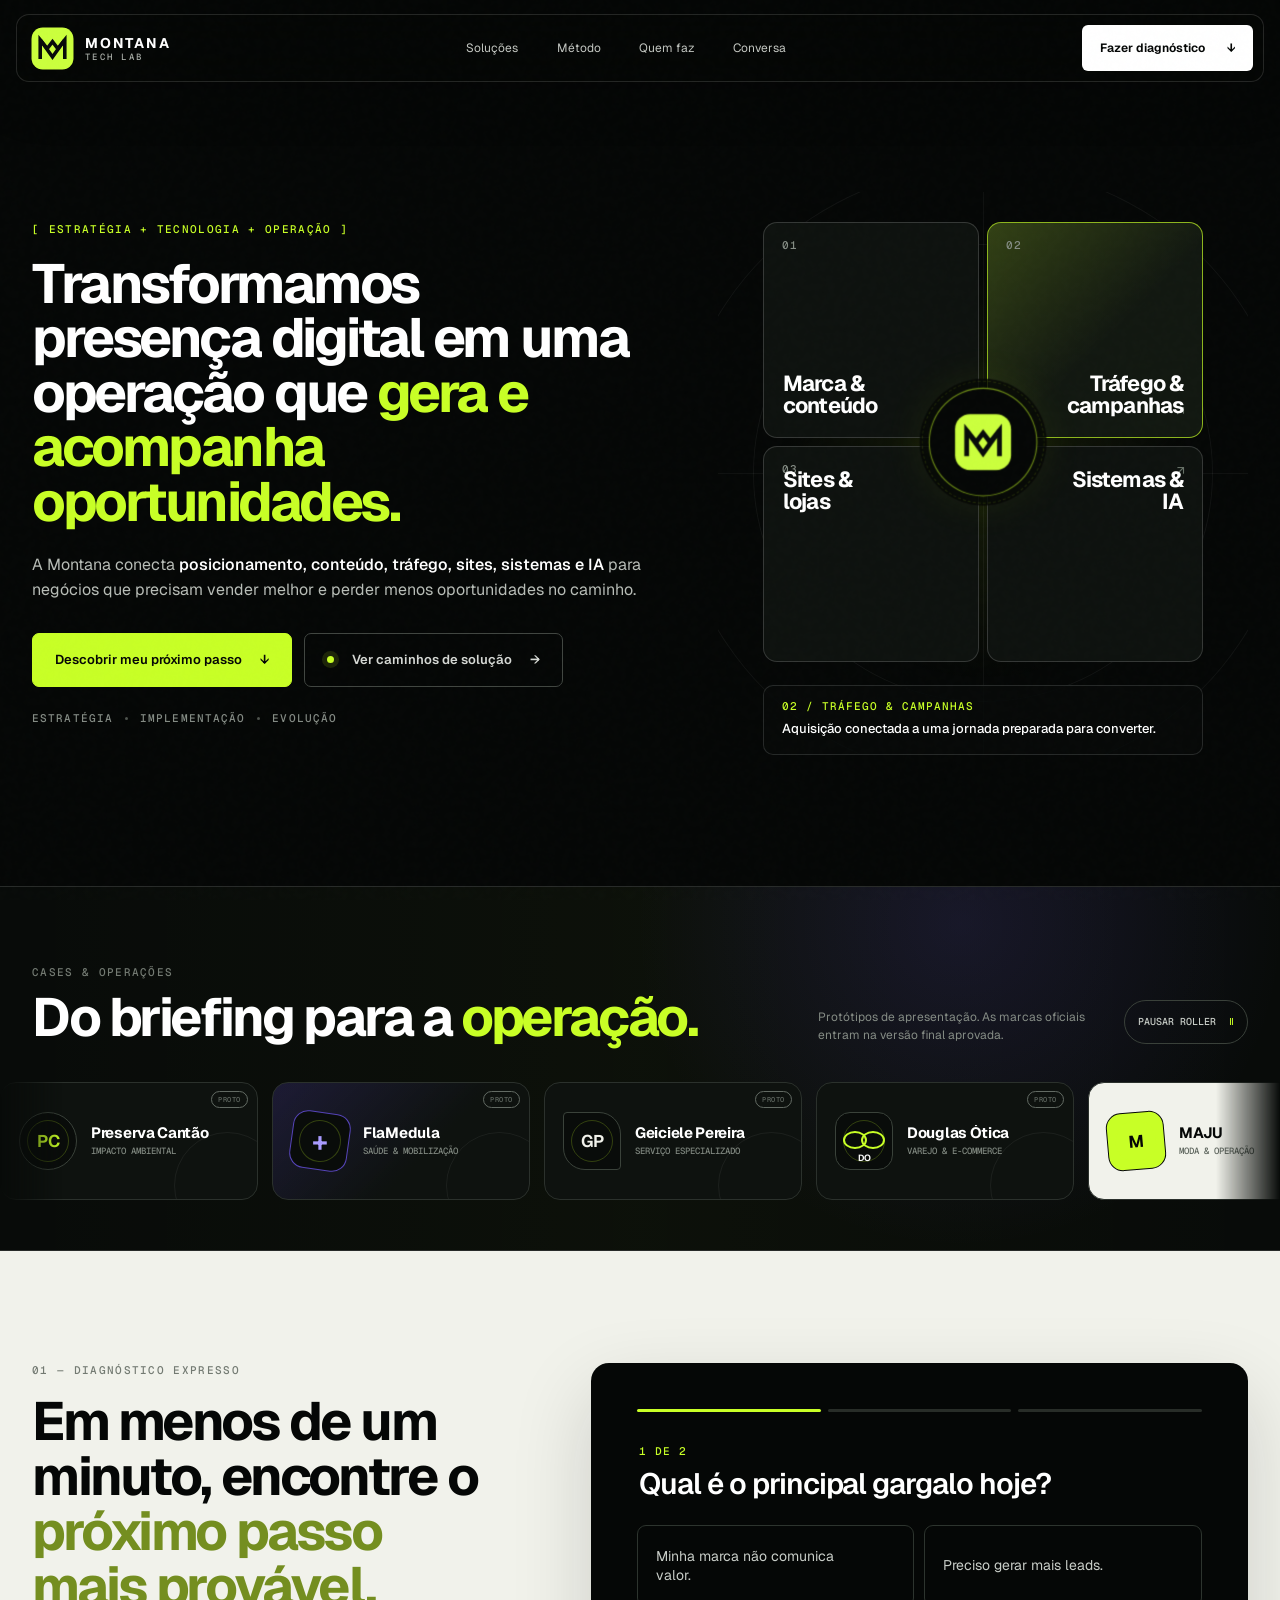
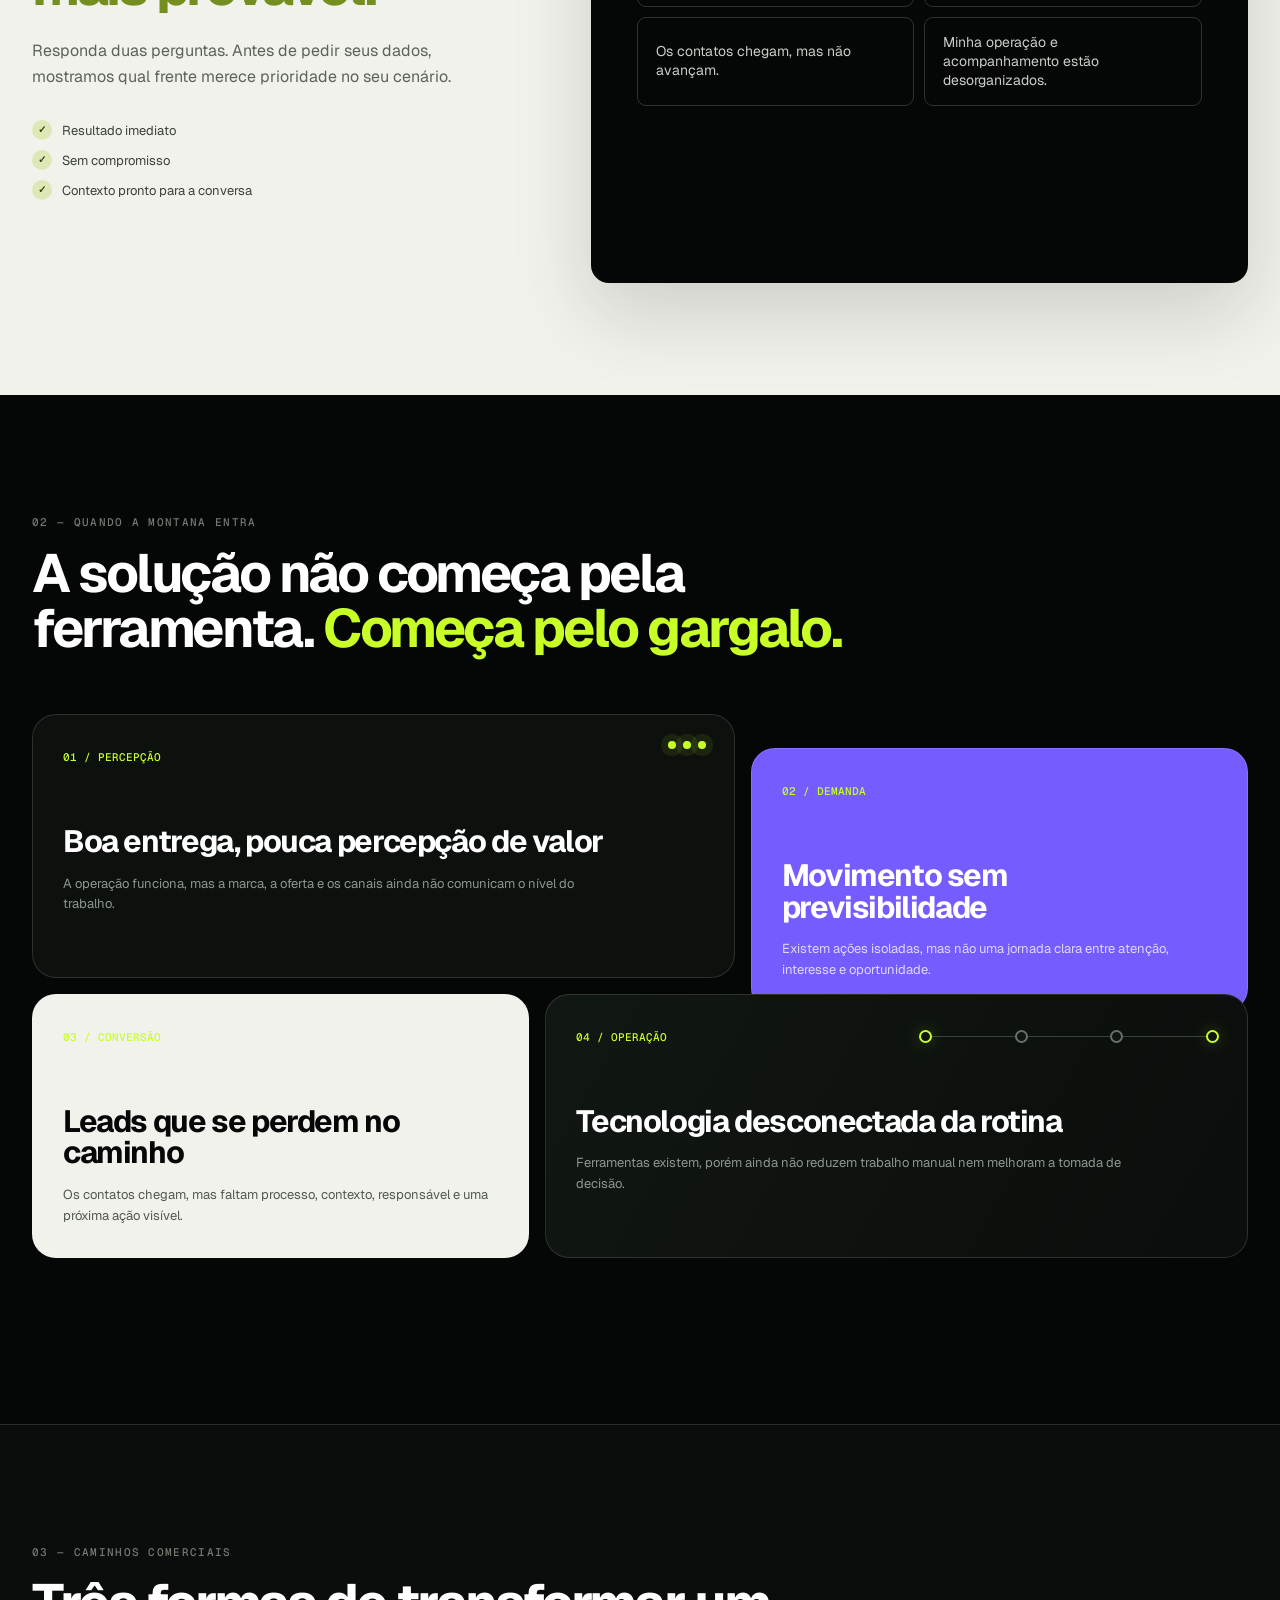
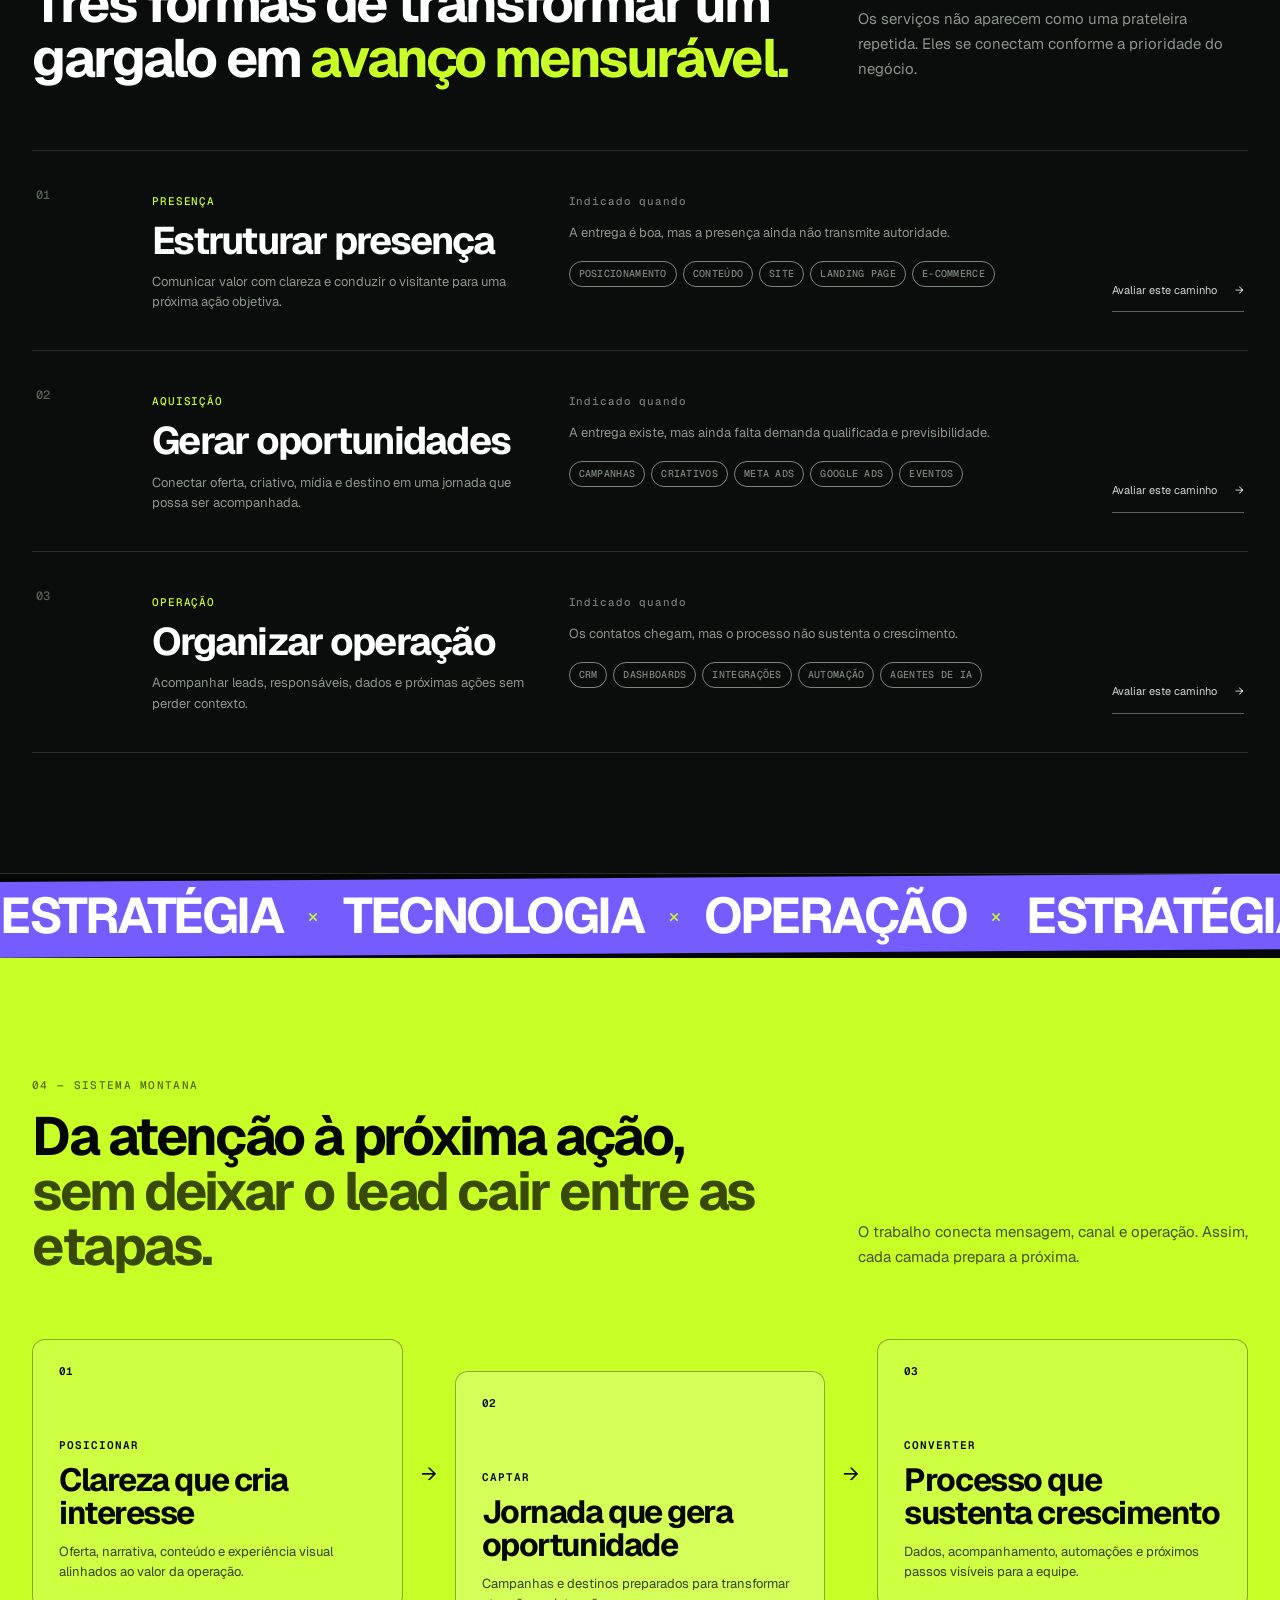
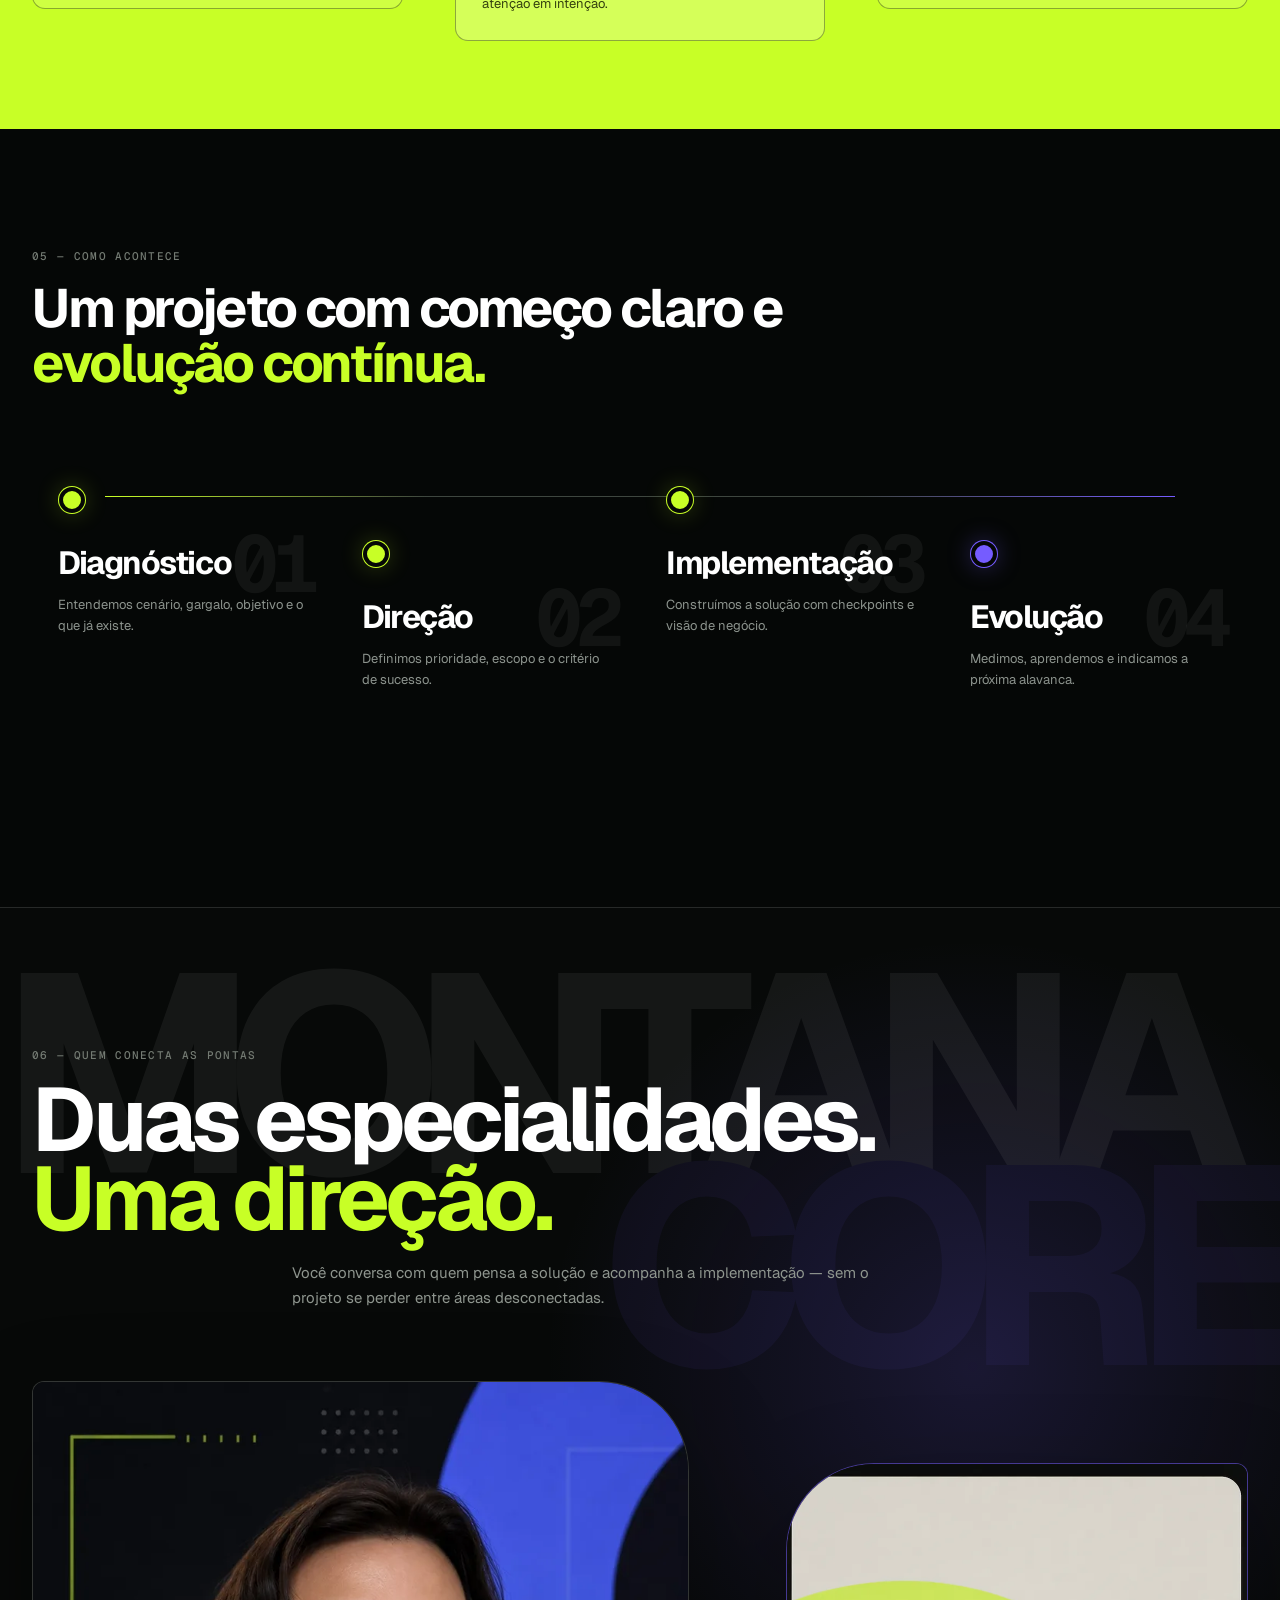
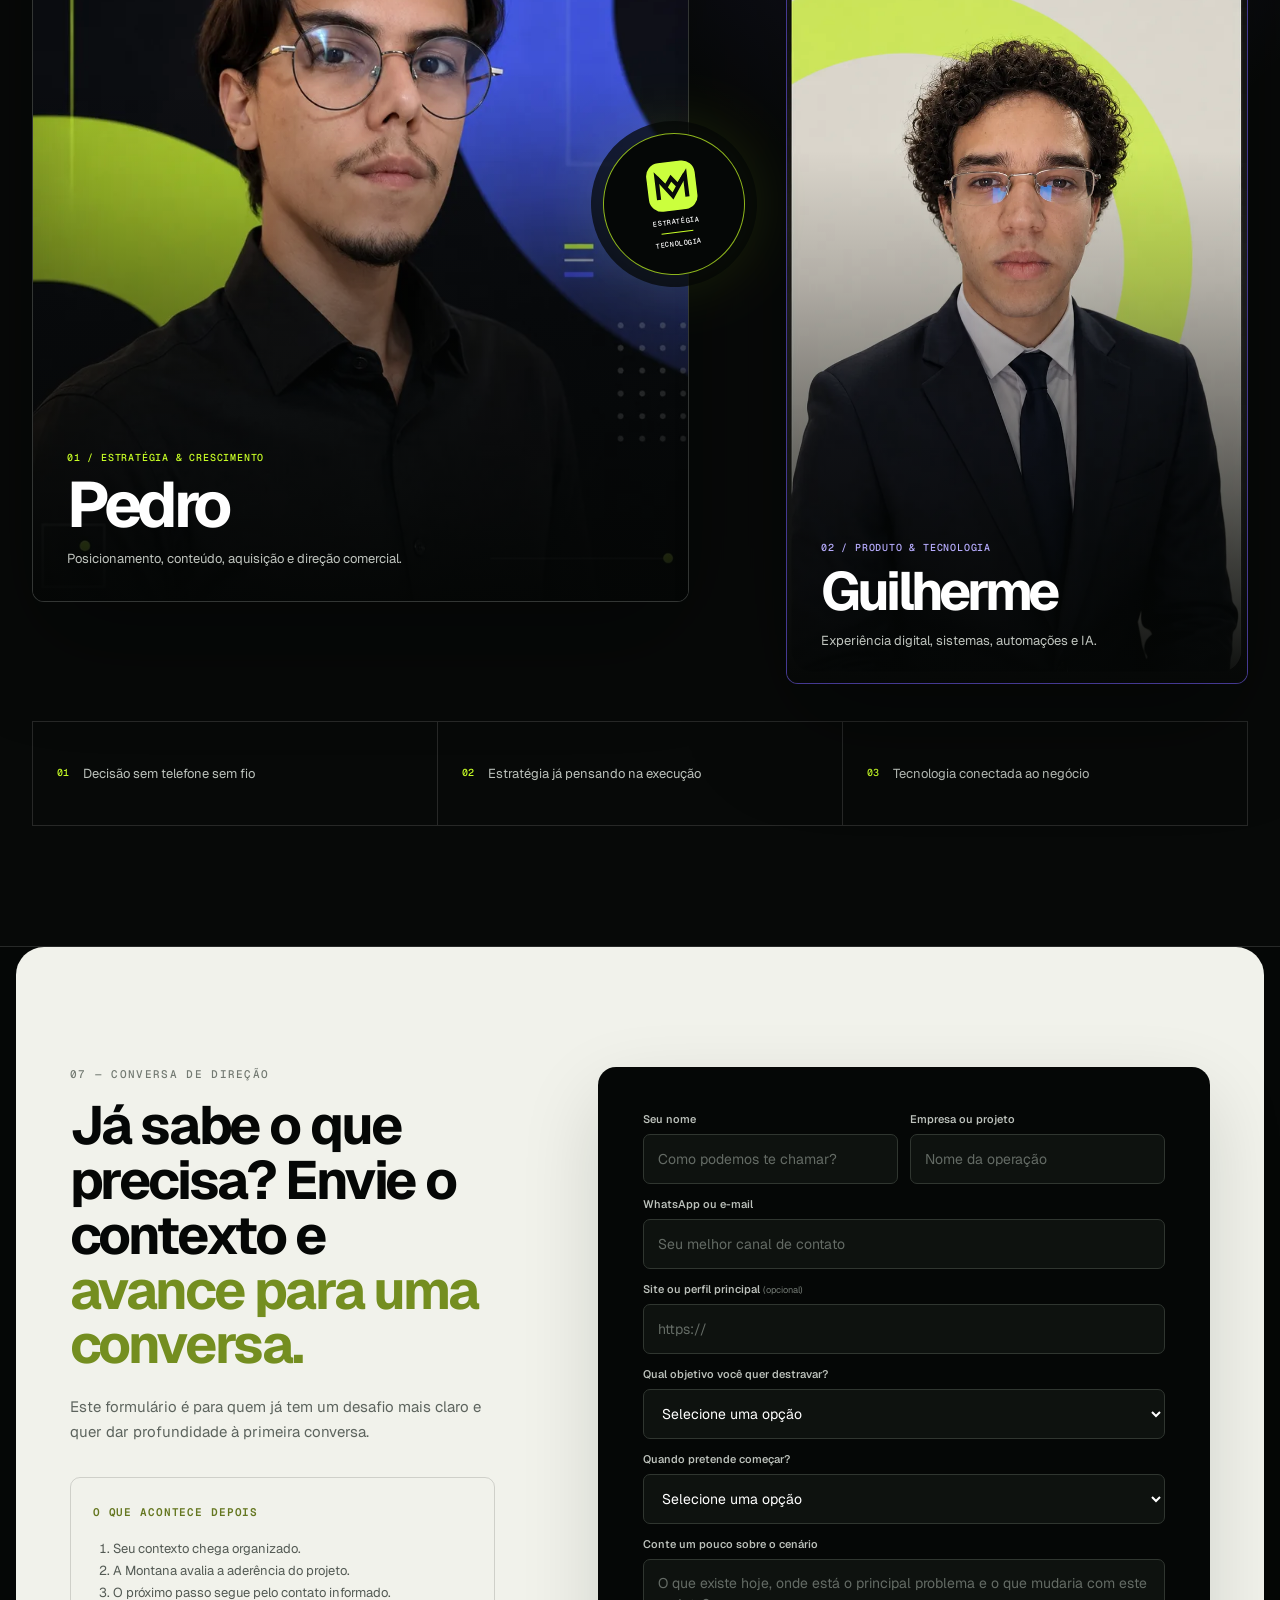
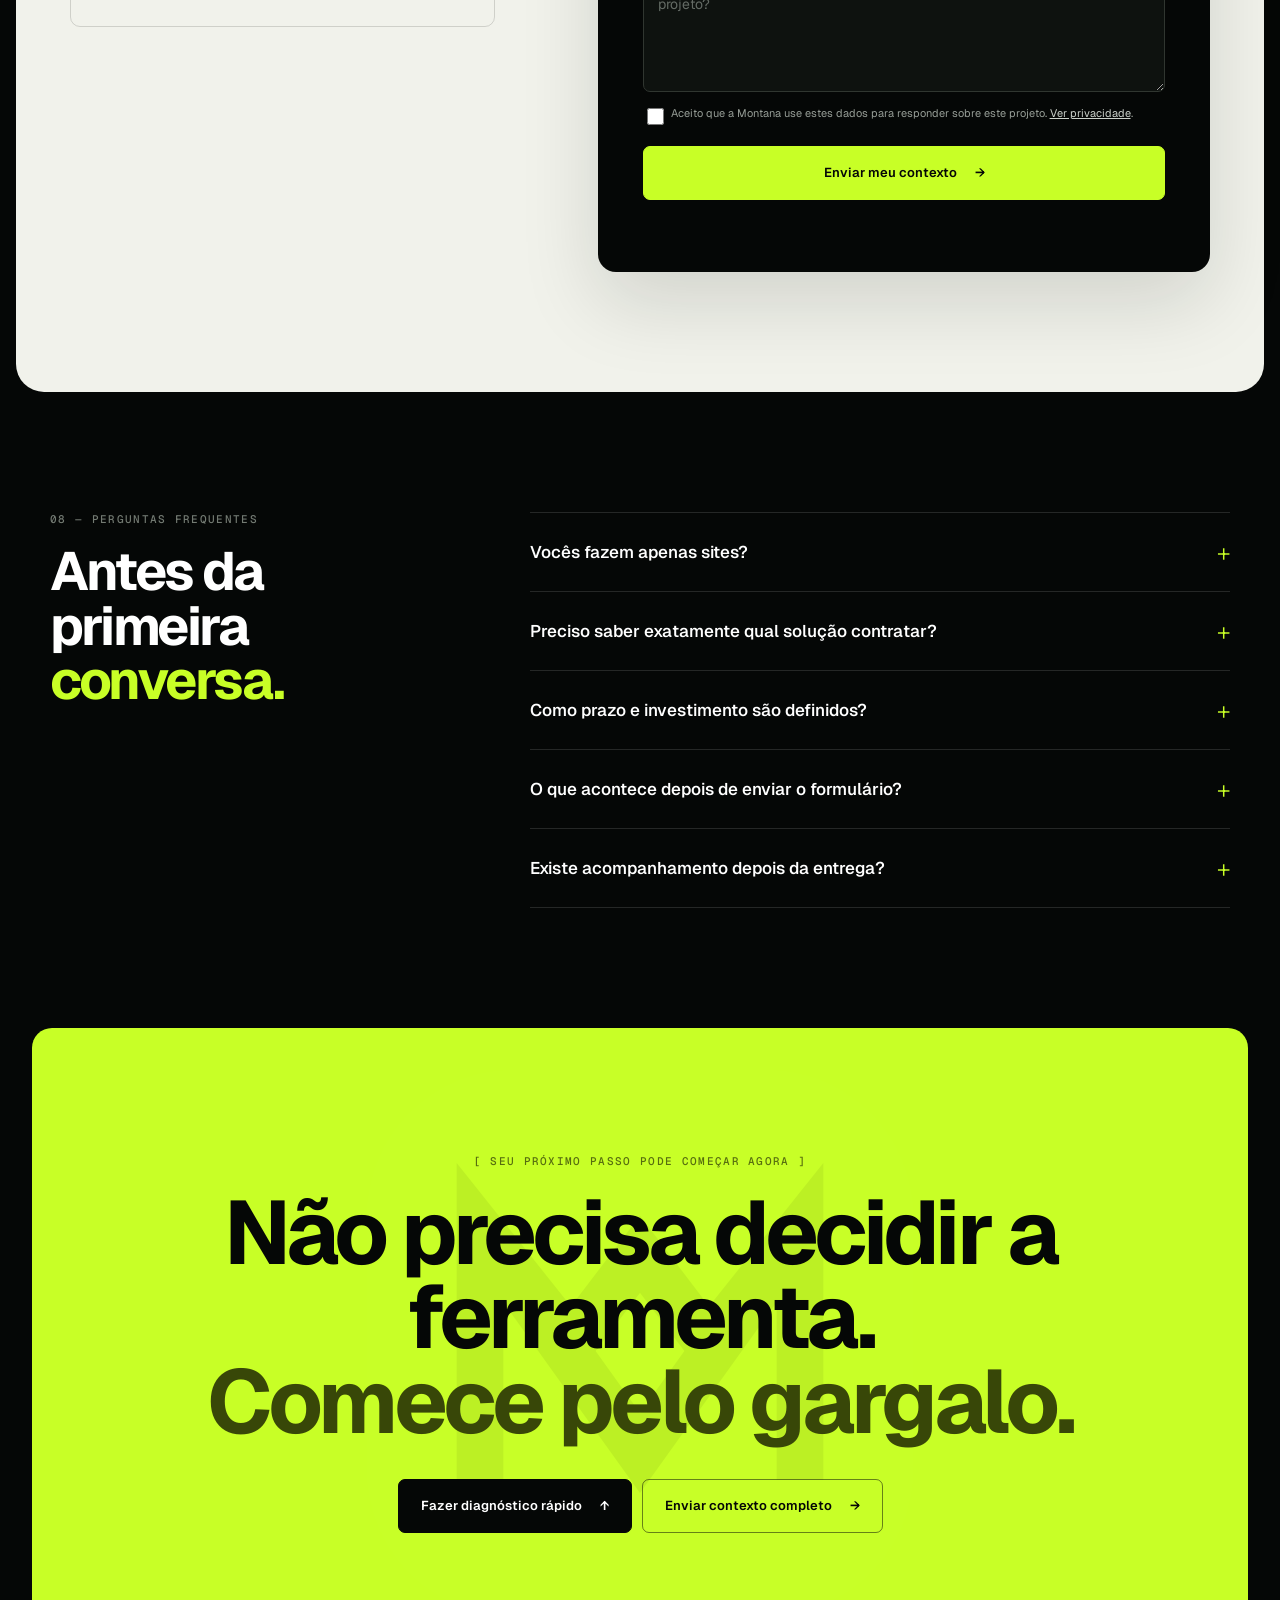
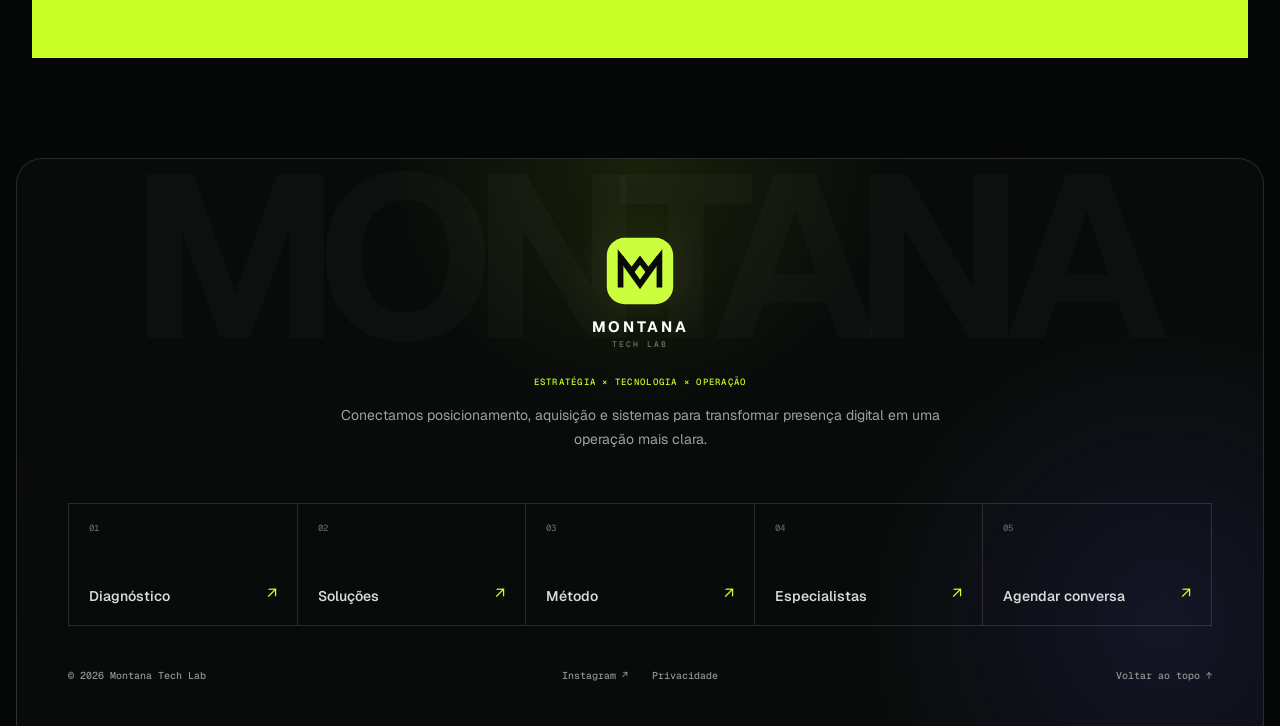
==== commit fdeae16b: "feat: refina abertura equipe e footer" ====
--- a/index.html
+++ b/index.html
@@ -24,23 +24,31 @@
   <meta name="twitter:image" content="https://montana-tech-lab.vercel.app/assets/og-cover.png">
   <meta name="montana:scheduler-url" content="">
   <title>Montana Tech Lab — Estratégia, tecnologia e operação</title>
+  <script>document.documentElement.classList.add("has-js");</script>
   <link rel="preconnect" href="https://fonts.googleapis.com">
   <link rel="preconnect" href="https://fonts.gstatic.com" crossorigin>
   <link href="https://fonts.googleapis.com/css2?family=Geist:wght@400;500;600;700&family=Geist+Mono:wght@400;500;600&display=swap" rel="stylesheet">
   <link rel="icon" href="assets/montana-mark.svg" type="image/svg+xml">
-  <link rel="stylesheet" href="styles.css?v=10">
+  <link rel="stylesheet" href="styles.css?v=11">
   <script type="application/ld+json">
     {"@context":"https://schema.org","@type":"ProfessionalService","name":"Montana Tech Lab","url":"https://montana-tech-lab.vercel.app/","image":"https://montana-tech-lab.vercel.app/assets/og-cover.png","description":"Estratégia, marketing e tecnologia conectados para estruturar presença, captação e operação digital.","areaServed":"BR","sameAs":["https://www.instagram.com/montanatechlab/"]}
   </script>
 </head>
 <body>
   <a class="skip-link" href="#conteudo">Ir para o conteúdo</a>
+  <div class="preloader" data-preloader role="status" aria-live="polite" aria-label="Preparando experiência">
+    <div class="preloader-inner">
+      <div class="preloader-orbit" aria-hidden="true"><span></span><img src="assets/montana-mark.svg" alt="" width="78" height="78"></div>
+      <p>Preparando experiência</p>
+      <div class="preloader-progress" aria-hidden="true"><i></i></div>
+    </div>
+  </div>
   <div class="noise" aria-hidden="true"></div>
   <div class="scroll-progress" aria-hidden="true"><span></span></div>
 
   <header class="site-header" id="inicio">
     <a class="brand" href="#inicio" aria-label="Montana Tech Lab — início"><img src="assets/montana-mark.svg" alt="" width="52" height="52"><span class="brand-copy"><strong>MONTANA</strong><small>TECH LAB</small></span></a>
-    <nav class="desktop-nav" aria-label="Navegação principal"><a href="#caminhos">Soluções</a><a href="#projetos">Experiência</a><a href="#metodo">Método</a><a href="#equipe">Quem faz</a></nav>
+    <nav class="desktop-nav" aria-label="Navegação principal"><a href="#caminhos">Soluções</a><a href="#metodo">Método</a><a href="#equipe">Quem faz</a><a href="#qualificacao">Conversa</a></nav>
     <a class="header-cta" href="#diagnostico-expresso" data-track-cta="header"><span>Fazer diagnóstico</span><span aria-hidden="true">↓</span></a>
     <button class="menu-toggle" type="button" aria-expanded="false" aria-controls="mobile-menu" aria-label="Abrir menu"><span></span><span></span><span></span></button>
   </header>
@@ -50,7 +58,7 @@
       <a class="brand" href="#inicio" aria-label="Montana Tech Lab — início"><img src="assets/montana-mark.svg" alt="" width="48" height="48"><span class="brand-copy"><strong>MONTANA</strong><small>TECH LAB</small></span></a>
       <button class="menu-close" type="button" aria-label="Fechar menu"><span aria-hidden="true">×</span></button>
     </div>
-    <nav aria-label="Navegação mobile"><a href="#caminhos"><span>01</span>Soluções</a><a href="#projetos"><span>02</span>Experiência</a><a href="#metodo"><span>03</span>Método</a><a href="#equipe"><span>04</span>Quem faz</a><a href="#qualificacao"><span>05</span>Agendar conversa</a></nav>
+    <nav aria-label="Navegação mobile"><a href="#diagnostico-expresso"><span>01</span>Diagnóstico</a><a href="#caminhos"><span>02</span>Soluções</a><a href="#metodo"><span>03</span>Método</a><a href="#equipe"><span>04</span>Quem faz</a><a href="#qualificacao"><span>05</span>Agendar conversa</a></nav>
     <a class="button button-primary mobile-menu-cta" href="#diagnostico-expresso" data-track-cta="menu">Descobrir meu próximo passo <span>→</span></a>
   </div>
 
@@ -60,7 +68,7 @@
         <span class="eyebrow">[ ESTRATÉGIA + TECNOLOGIA + OPERAÇÃO ]</span>
         <h1 id="hero-title">Transformamos presença digital em uma operação que <em>gera e acompanha oportunidades.</em></h1>
         <p>A Montana conecta <strong>posicionamento, conteúdo, tráfego, sites, sistemas e IA</strong> para negócios que precisam vender melhor e perder menos oportunidades no caminho.</p>
-        <div class="hero-actions"><a class="button button-primary" href="#diagnostico-expresso" data-track-cta="hero-diagnostico"><span>Descobrir meu próximo passo</span><span aria-hidden="true">↓</span></a><a class="button button-secondary" href="#projetos" data-track-cta="hero-projetos"><span class="status-dot"></span><span>Ver estruturas entregues</span><span aria-hidden="true">→</span></a></div>
+        <div class="hero-actions"><a class="button button-primary" href="#diagnostico-expresso" data-track-cta="hero-diagnostico"><span>Descobrir meu próximo passo</span><span aria-hidden="true">↓</span></a><a class="button button-secondary" href="#caminhos" data-track-cta="hero-caminhos"><span class="status-dot"></span><span>Ver caminhos de solução</span><span aria-hidden="true">→</span></a></div>
         <div class="hero-proof" aria-label="Resumo da atuação"><span>ESTRATÉGIA</span><i></i><span>IMPLEMENTAÇÃO</span><i></i><span>EVOLUÇÃO</span></div>
       </div>
 
@@ -161,37 +169,26 @@
 
     <div class="kinetic-divider" aria-hidden="true"><div><span>ESTRATÉGIA</span><i>×</i><span>TECNOLOGIA</span><i>×</i><span>OPERAÇÃO</span><i>×</i><span>ESTRATÉGIA</span><i>×</i><span>TECNOLOGIA</span><i>×</i><span>OPERAÇÃO</span><i>×</i></div></div>
 
-    <section class="cases-section section-shell" id="projetos" aria-labelledby="cases-title">
-      <div class="section-heading section-heading-split reveal"><div><span class="section-index">04 — EXPERIÊNCIA APLICADA</span><h2 id="cases-title">Estruturas construídas para <em>contextos reais.</em></h2></div><p>O roller apresenta conceitos de marca. Aqui, a composição muda de escala para destacar desafio, experiência e operação.</p></div>
-      <div class="case-carousel-tools reveal"><span><strong data-case-current>01</strong> / 03 &nbsp; DESLIZE OS CASES</span><div><button type="button" data-case-prev aria-label="Case anterior">←</button><button type="button" data-case-next aria-label="Próximo case">→</button></div></div>
-      <div class="case-grid" data-case-carousel>
-        <article class="case-card case-dark case-feature reveal reveal-scale"><div class="case-visual" aria-hidden="true"><div class="ui-bar"><span></span><span></span><span></span></div><div class="data-map"><span></span><span></span><i></i><b></b></div></div><div class="case-copy"><span>IMPACTO AMBIENTAL</span><h3>Informação pública, dados e atendimento no mesmo ambiente</h3><p>Estrutura digital com apresentação do projeto, indicadores atualizados e apoio de atendimento assistido por IA.</p><div class="tag-list"><span>Landing page</span><span>Dados</span><span>IA</span></div></div></article>
-        <article class="case-card case-light case-compact reveal reveal-right"><div class="case-visual" aria-hidden="true"><div class="ui-bar"><span></span><span></span><span></span></div><div class="dashboard-lines"><i></i><i></i><i></i><b></b></div></div><div class="case-copy"><span>SAÚDE &amp; MOBILIZAÇÃO</span><h3>Plataforma pública conectada à gestão da operação</h3><p>Experiência de comunicação, cadastro e área administrativa para organizar informação e acompanhamento.</p><div class="tag-list"><span>Plataforma</span><span>Dashboard</span><span>Gestão</span></div></div></article>
-        <article class="case-card case-accent case-compact reveal reveal-right"><div class="case-visual" aria-hidden="true"><div class="ui-bar"><span></span><span></span><span></span></div><div class="shop-grid"><i></i><i></i><i></i><i></i></div></div><div class="case-copy"><span>VAREJO &amp; OPERAÇÃO</span><h3>Venda digital com os bastidores necessários para funcionar</h3><p>Catálogo, checkout, estoque, frete e gestão de produtos tratados como uma única jornada operacional.</p><div class="tag-list"><span>E-commerce</span><span>Checkout</span><span>Estoque</span></div></div></article>
-      </div>
-      <p class="authorization-note reveal"><span>i</span> Os símbolos do roller são protótipos visuais e devem ser substituídos pelas logos oficiais aprovadas.</p>
-    </section>
-
     <section class="method-section" id="metodo" aria-labelledby="method-title"><div class="section-shell">
-      <div class="section-heading section-heading-split reveal"><div><span class="section-index">05 — SISTEMA MONTANA</span><h2 id="method-title">Da atenção à próxima ação, <em>sem deixar o lead cair entre as etapas.</em></h2></div><p>O trabalho conecta mensagem, canal e operação. Assim, cada camada prepara a próxima.</p></div>
+      <div class="section-heading section-heading-split reveal"><div><span class="section-index">04 — SISTEMA MONTANA</span><h2 id="method-title">Da atenção à próxima ação, <em>sem deixar o lead cair entre as etapas.</em></h2></div><p>O trabalho conecta mensagem, canal e operação. Assim, cada camada prepara a próxima.</p></div>
       <div class="method-flow reveal"><article><span>01</span><div><small>POSICIONAR</small><h3>Clareza que cria interesse</h3><p>Oferta, narrativa, conteúdo e experiência visual alinhados ao valor da operação.</p></div></article><i aria-hidden="true">→</i><article><span>02</span><div><small>CAPTAR</small><h3>Jornada que gera oportunidade</h3><p>Campanhas e destinos preparados para transformar atenção em intenção.</p></div></article><i aria-hidden="true">→</i><article><span>03</span><div><small>CONVERTER</small><h3>Processo que sustenta crescimento</h3><p>Dados, acompanhamento, automações e próximos passos visíveis para a equipe.</p></div></article></div>
     </div></section>
 
-    <section class="process-section section-shell" aria-labelledby="process-title"><div class="section-heading reveal"><span class="section-index">06 — COMO ACONTECE</span><h2 id="process-title">Um projeto com começo claro e <em>evolução contínua.</em></h2></div><p class="horizontal-hint" aria-hidden="true">DESLIZE O PROCESSO <span>→</span></p><ol class="process-list reveal"><li><span>01</span><div><h3>Diagnóstico</h3><p>Entendemos cenário, gargalo, objetivo e o que já existe.</p></div></li><li><span>02</span><div><h3>Direção</h3><p>Definimos prioridade, escopo e o critério de sucesso.</p></div></li><li><span>03</span><div><h3>Implementação</h3><p>Construímos a solução com checkpoints e visão de negócio.</p></div></li><li><span>04</span><div><h3>Evolução</h3><p>Medimos, aprendemos e indicamos a próxima alavanca.</p></div></li></ol></section>
+    <section class="process-section section-shell" aria-labelledby="process-title"><div class="section-heading reveal"><span class="section-index">05 — COMO ACONTECE</span><h2 id="process-title">Um projeto com começo claro e <em>evolução contínua.</em></h2></div><p class="horizontal-hint" aria-hidden="true">DESLIZE O PROCESSO <span>→</span></p><ol class="process-list reveal"><li><span>01</span><div><h3>Diagnóstico</h3><p>Entendemos cenário, gargalo, objetivo e o que já existe.</p></div></li><li><span>02</span><div><h3>Direção</h3><p>Definimos prioridade, escopo e o critério de sucesso.</p></div></li><li><span>03</span><div><h3>Implementação</h3><p>Construímos a solução com checkpoints e visão de negócio.</p></div></li><li><span>04</span><div><h3>Evolução</h3><p>Medimos, aprendemos e indicamos a próxima alavanca.</p></div></li></ol></section>
 
     <section class="team-section" id="equipe" aria-labelledby="team-title">
       <div class="team-ghost" aria-hidden="true"><span>MONTANA</span><span>CORE</span></div>
       <div class="section-shell team-shell">
-        <div class="team-intro reveal"><span class="section-index">07 — QUEM CONECTA AS PONTAS</span><h2 id="team-title">Duas especialidades.<br><em>Uma direção.</em></h2><p>Você conversa com quem pensa a solução e acompanha a implementação — sem o projeto se perder entre áreas desconectadas.</p></div>
+        <div class="team-intro reveal"><span class="section-index">06 — QUEM CONECTA AS PONTAS</span><h2 id="team-title">Duas especialidades.<br><em>Uma direção.</em></h2><p>Você conversa com quem pensa a solução e acompanha a implementação — sem o projeto se perder entre áreas desconectadas.</p></div>
         <div class="team-stage">
           <article class="founder-feature founder-pedro reveal reveal-left">
-            <figure data-parallax-media="-18"><img src="assets/pedro-montana.webp" alt="Pedro Montana" width="900" height="1125" loading="lazy"></figure>
-            <div class="founder-overlay"><span>01 / ESTRATÉGIA &amp; CRESCIMENTO</span><h3>Pedro<br>Montana</h3><p>Posicionamento, conteúdo, aquisição e direção comercial.</p></div>
+            <figure data-parallax-media="-18"><img src="assets/pedro-montana.webp" alt="Pedro, especialista em estratégia e crescimento" width="900" height="1125" loading="lazy"></figure>
+            <div class="founder-overlay"><span>01 / ESTRATÉGIA &amp; CRESCIMENTO</span><h3>Pedro</h3><p>Posicionamento, conteúdo, aquisição e direção comercial.</p></div>
           </article>
           <div class="team-core" aria-hidden="true"><img src="assets/montana-mark.svg" alt=""><span>ESTRATÉGIA</span><i></i><span>TECNOLOGIA</span></div>
           <article class="founder-feature founder-guilherme reveal reveal-right">
-            <figure data-parallax-media="18"><img src="assets/guilherme-montana.webp" alt="Guilherme Montana" width="900" height="1599" loading="lazy"></figure>
-            <div class="founder-overlay"><span>02 / PRODUTO &amp; TECNOLOGIA</span><h3>Guilherme<br>Montana</h3><p>Experiência digital, sistemas, automações e IA.</p></div>
+            <figure data-parallax-media="18"><img src="assets/guilherme-montana.webp" alt="Guilherme, especialista em produto e tecnologia" width="900" height="1599" loading="lazy"></figure>
+            <div class="founder-overlay"><span>02 / PRODUTO &amp; TECNOLOGIA</span><h3>Guilherme</h3><p>Experiência digital, sistemas, automações e IA.</p></div>
           </article>
         </div>
         <div class="team-principles reveal"><span><b>01</b>Decisão sem telefone sem fio</span><span><b>02</b>Estratégia já pensando na execução</span><span><b>03</b>Tecnologia conectada ao negócio</span></div>
@@ -199,7 +196,7 @@
     </section>
 
     <section class="qualification-section section-shell" id="qualificacao" aria-labelledby="qualification-title">
-      <div class="qualification-aside reveal"><span class="section-index">08 — CONVERSA DE DIREÇÃO</span><h2 id="qualification-title">Já sabe o que precisa? Envie o contexto e <em>avance para uma conversa.</em></h2><p>Este formulário é para quem já tem um desafio mais claro e quer dar profundidade à primeira conversa.</p><div class="qualification-expectation"><span>O que acontece depois</span><ol><li>Seu contexto chega organizado.</li><li>A Montana avalia a aderência do projeto.</li><li>O próximo passo segue pelo contato informado.</li></ol></div></div>
+      <div class="qualification-aside reveal"><span class="section-index">07 — CONVERSA DE DIREÇÃO</span><h2 id="qualification-title">Já sabe o que precisa? Envie o contexto e <em>avance para uma conversa.</em></h2><p>Este formulário é para quem já tem um desafio mais claro e quer dar profundidade à primeira conversa.</p><div class="qualification-expectation"><span>O que acontece depois</span><ol><li>Seu contexto chega organizado.</li><li>A Montana avalia a aderência do projeto.</li><li>O próximo passo segue pelo contato informado.</li></ol></div></div>
       <form class="qualification-form reveal" id="qualification-form" novalidate>
         <div class="honeypot" aria-hidden="true"><label>Não preencha este campo<input type="text" name="website_url" tabindex="-1" autocomplete="off"></label></div>
         <div class="field-row"><label class="field"><span>Seu nome</span><input type="text" name="name" autocomplete="name" required placeholder="Como podemos te chamar?"></label><label class="field"><span>Empresa ou projeto</span><input type="text" name="company" autocomplete="organization" required placeholder="Nome da operação"></label></div>
@@ -216,16 +213,30 @@
     </section>
 
     <section class="faq-section" aria-labelledby="faq-title"><div class="section-shell faq-shell">
-      <div class="section-heading reveal"><span class="section-index">09 — PERGUNTAS FREQUENTES</span><h2 id="faq-title">Antes da primeira <em>conversa.</em></h2></div>
+      <div class="section-heading reveal"><span class="section-index">08 — PERGUNTAS FREQUENTES</span><h2 id="faq-title">Antes da primeira <em>conversa.</em></h2></div>
       <div class="faq-list reveal"><details><summary>Vocês fazem apenas sites?<span>+</span></summary><p>Não. Sites, lojas e landing pages são parte de uma estrutura maior. A Montana também atua em posicionamento, conteúdo, campanhas, sistemas, automações e IA quando essas frentes ajudam a resolver o gargalo do negócio.</p></details><details><summary>Preciso saber exatamente qual solução contratar?<span>+</span></summary><p>Não. O diagnóstico existe justamente para separar o sintoma da prioridade. Você pode chegar com um problema, e a direção do projeto é construída a partir dele.</p></details><details><summary>Como prazo e investimento são definidos?<span>+</span></summary><p>Depois de entender objetivo, complexidade, integrações e o que já existe, a Montana organiza escopo, etapas e proposta. Assim, a estimativa nasce do cenário real e não de um pacote genérico.</p></details><details><summary>O que acontece depois de enviar o formulário?<span>+</span></summary><p>O contexto é avaliado para verificar aderência e preparar uma conversa mais objetiva. O retorno e a próxima ação seguem pelo canal informado por você.</p></details><details><summary>Existe acompanhamento depois da entrega?<span>+</span></summary><p>Quando o projeto pede evolução contínua, a operação pode incluir acompanhamento, mensuração e novas implementações. O formato é definido conforme a necessidade.</p></details></div>
     </div></section>
 
     <section class="final-section section-shell" aria-labelledby="final-title"><div class="final-mark" aria-hidden="true"><img src="assets/montana-mark.svg" alt=""></div><span class="eyebrow">[ SEU PRÓXIMO PASSO PODE COMEÇAR AGORA ]</span><h2 id="final-title">Não precisa decidir a ferramenta.<br><em>Comece pelo gargalo.</em></h2><div class="final-actions"><a class="button button-primary" href="#diagnostico-expresso" data-track-cta="final-diagnostico">Fazer diagnóstico rápido <span>↑</span></a><a class="button button-secondary" href="#qualificacao" data-track-cta="final-qualificacao">Enviar contexto completo <span>→</span></a></div></section>
   </main>
 
-  <footer class="site-footer"><div class="footer-brand"><img src="assets/montana-mark.svg" alt="" width="42" height="42"><span><strong>MONTANA</strong><small>TECH LAB</small></span></div><p>Estratégia, tecnologia e operação conectadas.</p><nav aria-label="Links do rodapé"><a href="https://www.instagram.com/montanatechlab/" target="_blank" rel="noreferrer">Instagram ↗</a><a href="privacidade.html">Privacidade</a><a href="#inicio">Voltar ao topo ↑</a></nav><small>© <span data-current-year>2026</span> Montana Tech Lab</small></footer>
+  <footer class="site-footer">
+    <div class="footer-heading">
+      <a class="footer-brand" href="#inicio" aria-label="Montana Tech Lab — voltar ao início"><img src="assets/montana-mark.svg" alt="" width="68" height="68"><span><strong>MONTANA</strong><small>TECH LAB</small></span></a>
+      <span class="footer-kicker">ESTRATÉGIA × TECNOLOGIA × OPERAÇÃO</span>
+      <p>Conectamos posicionamento, aquisição e sistemas para transformar presença digital em uma operação mais clara.</p>
+    </div>
+    <nav class="footer-shortcuts" aria-label="Atalhos do rodapé">
+      <a href="#diagnostico-expresso"><span>01</span><strong>Diagnóstico</strong><i aria-hidden="true">↗</i></a>
+      <a href="#caminhos"><span>02</span><strong>Soluções</strong><i aria-hidden="true">↗</i></a>
+      <a href="#metodo"><span>03</span><strong>Método</strong><i aria-hidden="true">↗</i></a>
+      <a href="#equipe"><span>04</span><strong>Especialistas</strong><i aria-hidden="true">↗</i></a>
+      <a href="#qualificacao"><span>05</span><strong>Agendar conversa</strong><i aria-hidden="true">↗</i></a>
+    </nav>
+    <div class="footer-bottom"><small>© <span data-current-year>2026</span> Montana Tech Lab</small><div><a href="https://www.instagram.com/montanatechlab/" target="_blank" rel="noreferrer">Instagram ↗</a><a href="privacidade.html">Privacidade</a></div><a href="#inicio">Voltar ao topo ↑</a></div>
+  </footer>
   <a class="mobile-sticky-cta" href="#diagnostico-expresso" data-track-cta="mobile-sticky"><span>Fazer diagnóstico rápido</span><span aria-hidden="true">→</span></a>
   <noscript><div class="noscript-note">Para usar o diagnóstico interativo, ative o JavaScript. Você também pode falar com a Montana pelo <a href="https://www.instagram.com/montanatechlab/">Instagram</a>.</div></noscript>
-  <script src="script.js?v=10"></script>
+  <script src="script.js?v=11"></script>
 </body>
 </html>
--- a/styles.css
+++ b/styles.css
@@ -713,3 +713,92 @@
   .logo-roll-set[aria-hidden="true"] { display: none; }
   .founder-feature img { transform: none !important; }
 }
+
+/* Camada de abertura e acabamento v11 */
+.preloader { display: none; position: fixed; inset: 0; z-index: 300; place-items: center; overflow: hidden; background: radial-gradient(circle at 50% 43%,rgba(200,255,38,.08),transparent 24%), radial-gradient(circle at 58% 48%,rgba(117,92,255,.11),transparent 36%), #050706; transform: translateY(0); transition: transform 1s cubic-bezier(.76,0,.24,1), visibility 0s linear 1s; animation: preloaderSafety 0s 5s forwards; }
+.has-js .preloader { display: grid; }
+.preloader.is-complete { display: none; }
+.preloader::before { content: ""; position: absolute; inset: 0; pointer-events: none; opacity: .055; background: linear-gradient(rgba(255,255,255,.08) 1px,transparent 1px), linear-gradient(90deg,rgba(255,255,255,.08) 1px,transparent 1px); background-size: 52px 52px; }
+.preloader::after { content: ""; position: absolute; left: 0; right: 0; bottom: 0; height: 3px; background: var(--acid); box-shadow: 0 -10px 40px rgba(200,255,38,.28); }
+.preloader-inner { position: relative; z-index: 2; display: grid; justify-items: center; gap: 25px; transition: opacity .32s ease, transform .5s ease, filter .5s ease; }
+.preloader-orbit { position: relative; width: 156px; height: 156px; display: grid; place-items: center; border: 1px solid rgba(255,255,255,.12); border-radius: 50%; }
+.preloader-orbit::before { content: ""; position: absolute; inset: -1px; border: 2px solid transparent; border-top-color: var(--acid); border-right-color: rgba(200,255,38,.28); border-radius: inherit; animation: preloaderOrbit 1.05s linear infinite; }
+.preloader-orbit::after { content: ""; position: absolute; inset: 16px; border: 1px dashed rgba(255,255,255,.12); border-radius: inherit; animation: preloaderOrbit 8s linear infinite reverse; }
+.preloader-orbit span { position: absolute; inset: 7px; border-radius: inherit; border-left: 1px solid var(--violet); transform: rotate(28deg); }
+.preloader-orbit img { position: relative; z-index: 2; width: 70px; height: 70px; filter: drop-shadow(0 0 24px rgba(200,255,38,.18)); }
+.preloader-inner p { margin: 0; color: #d8dcd7; font: 500 11px/1 var(--mono); letter-spacing: .16em; text-transform: uppercase; }
+.preloader-progress { width: 156px; height: 1px; overflow: hidden; background: rgba(255,255,255,.13); }
+.preloader-progress i { display: block; width: 42%; height: 100%; background: linear-gradient(90deg,transparent,var(--acid),transparent); animation: preloaderProgress 1s ease-in-out infinite; }
+body.is-preloading { overflow: hidden; }
+.has-js body:not(.is-loaded) .site-header, .has-js body:not(.is-loaded) .hero { opacity: .18; filter: blur(18px); transform: translateY(18px) scale(.985); }
+.site-header, .hero { transition: opacity .9s ease, filter 1s ease, transform 1s cubic-bezier(.2,.72,.2,1); }
+body.is-loaded .site-header, body.is-loaded .hero { opacity: 1; filter: blur(0); transform: none; }
+body.preloader-leaving .preloader { visibility: hidden; transform: translateY(-105%); }
+body.preloader-leaving .preloader-inner { opacity: 0; filter: blur(8px); transform: translateY(-22px) scale(.96); }
+@keyframes preloaderOrbit { to { transform: rotate(360deg); } }
+@keyframes preloaderProgress { from { transform: translateX(-110%); } to { transform: translateX(245%); } }
+@keyframes preloaderSafety { to { visibility: hidden; pointer-events: none; } }
+
+/* Respiro da conversa e da seção final de conteúdo */
+.qualification-section { width: min(1280px,calc(100% - 32px)); padding-inline: clamp(28px,4.2vw,58px); border-radius: 28px; }
+.faq-shell { width: min(1180px,calc(100% - 48px)); }
+
+/* Ordem explícita dos especialistas */
+.founder-pedro { left: 0; right: auto; }
+.founder-guilherme { right: 0; left: auto; }
+
+/* Footer ampliado e centralizado */
+.site-footer { position: relative; width: min(1320px,calc(100% - 32px)); min-height: 0; margin: 100px auto 0; padding: 78px clamp(22px,4vw,58px) 28px; display: block; overflow: hidden; border: 1px solid var(--line); border-bottom: 0; border-radius: 26px 26px 0 0; background: radial-gradient(circle at 50% 0,rgba(200,255,38,.09),transparent 30%), radial-gradient(circle at 92% 82%,rgba(117,92,255,.12),transparent 25%), #080b09; color: #8f968f; }
+.site-footer::before { content: "MONTANA"; position: absolute; left: 50%; top: 5px; transform: translateX(-50%); color: rgba(255,255,255,.025); font-size: clamp(100px,18vw,260px); font-weight: 700; line-height: .8; letter-spacing: -.09em; pointer-events: none; }
+.footer-heading { position: relative; z-index: 2; display: grid; justify-items: center; text-align: center; }
+.footer-brand { width: max-content; min-height: 0; flex-direction: column; gap: 12px; }
+.footer-brand img { width: 68px; height: 68px; filter: drop-shadow(0 0 28px rgba(200,255,38,.14)); }
+.footer-brand > span { justify-items: center; gap: 2px; }
+.footer-brand strong { font-size: 15px; letter-spacing: .18em; }
+.footer-brand small { font-size: 8px; letter-spacing: .24em; }
+.footer-kicker { margin-top: 28px; color: var(--acid); font: 500 9px/1 var(--mono); letter-spacing: .14em; }
+.footer-heading > p { max-width: 620px; margin: 17px 0 0; color: #9ca39c; font-size: 14px; line-height: 1.65; }
+.site-footer .footer-shortcuts { position: relative; z-index: 2; margin-top: 52px; display: grid; grid-template-columns: repeat(5,minmax(0,1fr)); gap: 0; border-top: 1px solid var(--line); border-left: 1px solid var(--line); font-size: inherit; }
+.site-footer .footer-shortcuts a { position: relative; min-width: 0; min-height: 122px; padding: 20px; display: grid; grid-template-columns: 1fr auto; align-content: space-between; border-right: 1px solid var(--line); border-bottom: 1px solid var(--line); transition: color .25s ease, background .25s ease, transform .25s ease; }
+.site-footer .footer-shortcuts a:hover { z-index: 2; color: var(--white); background: rgba(200,255,38,.055); transform: translateY(-4px); }
+.footer-shortcuts span { grid-column: 1 / -1; color: #5d655e; font: 500 9px/1 var(--mono); }
+.footer-shortcuts strong { align-self: end; color: #d9ddd9; font-size: 14px; font-weight: 550; }
+.footer-shortcuts i { align-self: end; color: var(--acid); font-style: normal; }
+.footer-bottom { position: relative; z-index: 2; margin-top: 28px; display: grid; grid-template-columns: 1fr auto 1fr; align-items: center; gap: 24px; font: 500 10px/1.4 var(--mono); }
+.footer-bottom > small { justify-self: start; font: inherit; }
+.footer-bottom > div { display: flex; gap: 24px; }
+.footer-bottom > a { justify-self: end; }
+.footer-bottom a { min-height: 44px; display: inline-flex; align-items: center; transition: color .2s ease; }
+.footer-bottom a:hover { color: var(--acid); }
+
+@media (max-width: 900px) {
+  .site-footer .footer-shortcuts { grid-template-columns: repeat(3,minmax(0,1fr)); }
+  .footer-bottom { grid-template-columns: 1fr auto; }
+  .footer-bottom > div { grid-row: 2; }
+  .footer-bottom > a { grid-column: 2; grid-row: 1; }
+}
+
+@media (max-width: 640px) {
+  .preloader-orbit { width: 132px; height: 132px; }
+  .preloader-orbit img { width: 59px; height: 59px; }
+  .preloader-progress { width: 132px; }
+  .qualification-section { width: calc(100% - 16px); padding-inline: 22px; border-radius: 18px; }
+  .qualification-aside h2 { font-size: clamp(35px,10vw,44px); }
+  .faq-shell { width: calc(100% - 32px); }
+  .founder-pedro { order: 1; }.team-core { order: 2; }.founder-guilherme { order: 3; }
+  .site-footer { width: calc(100% - 16px); margin-top: 70px; padding: 64px 14px 26px; border-radius: 20px 20px 0 0; }
+  .footer-heading > p { max-width: 320px; font-size: 13px; }
+  .footer-kicker { font-size: 8px; }
+  .site-footer .footer-shortcuts { margin-top: 40px; grid-template-columns: repeat(2,minmax(0,1fr)); }
+  .site-footer .footer-shortcuts a { min-height: 104px; padding: 16px 14px; }
+  .site-footer .footer-shortcuts a:last-child { grid-column: 1 / -1; }
+  .footer-shortcuts strong { max-width: 118px; font-size: 12px; }
+  .footer-bottom { grid-template-columns: 1fr; gap: 8px; text-align: center; }
+  .footer-bottom > small, .footer-bottom > div, .footer-bottom > a { grid-column: 1; grid-row: auto; justify-self: center; }
+  .footer-bottom > div { gap: 18px; }
+}
+
+@media (prefers-reduced-motion: reduce) {
+  .preloader, .preloader-inner, .site-header, .hero { transition-duration: .01ms !important; }
+  .preloader-orbit::before, .preloader-orbit::after, .preloader-progress i { animation: none !important; }
+}
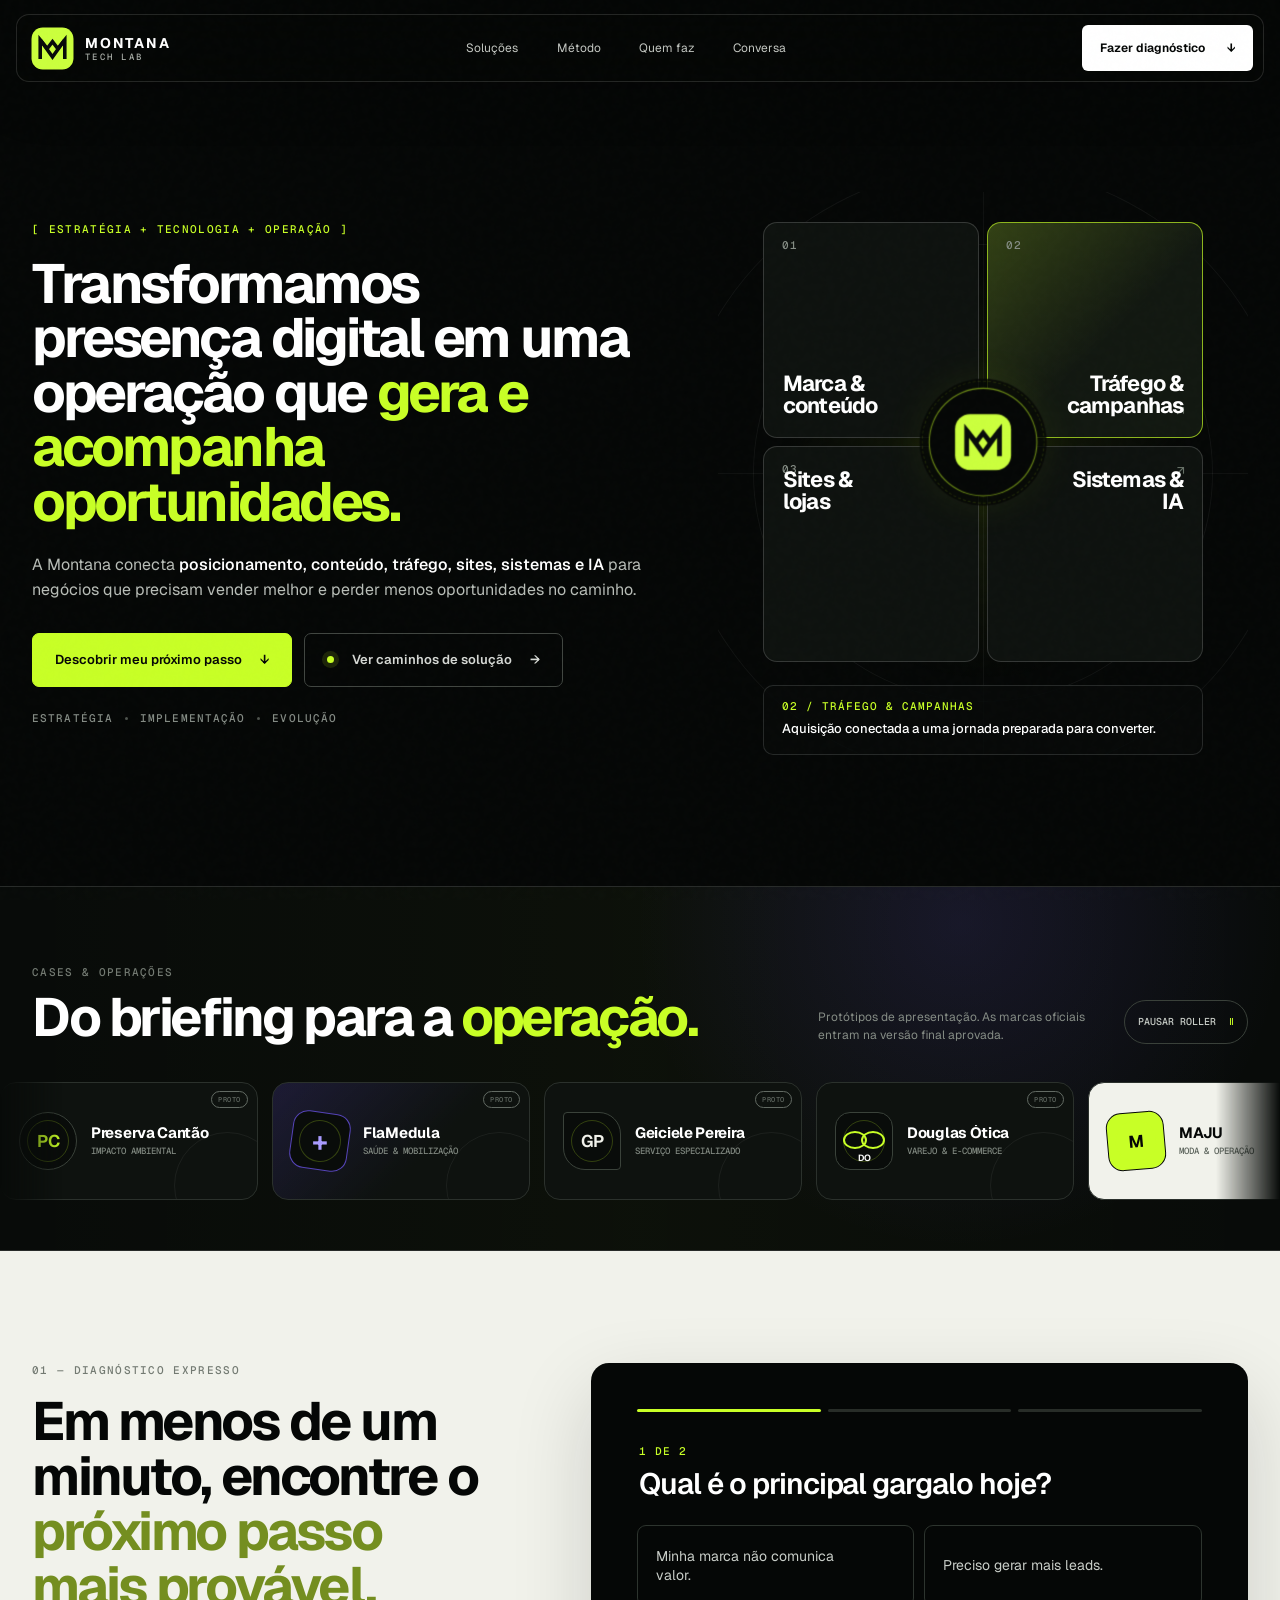
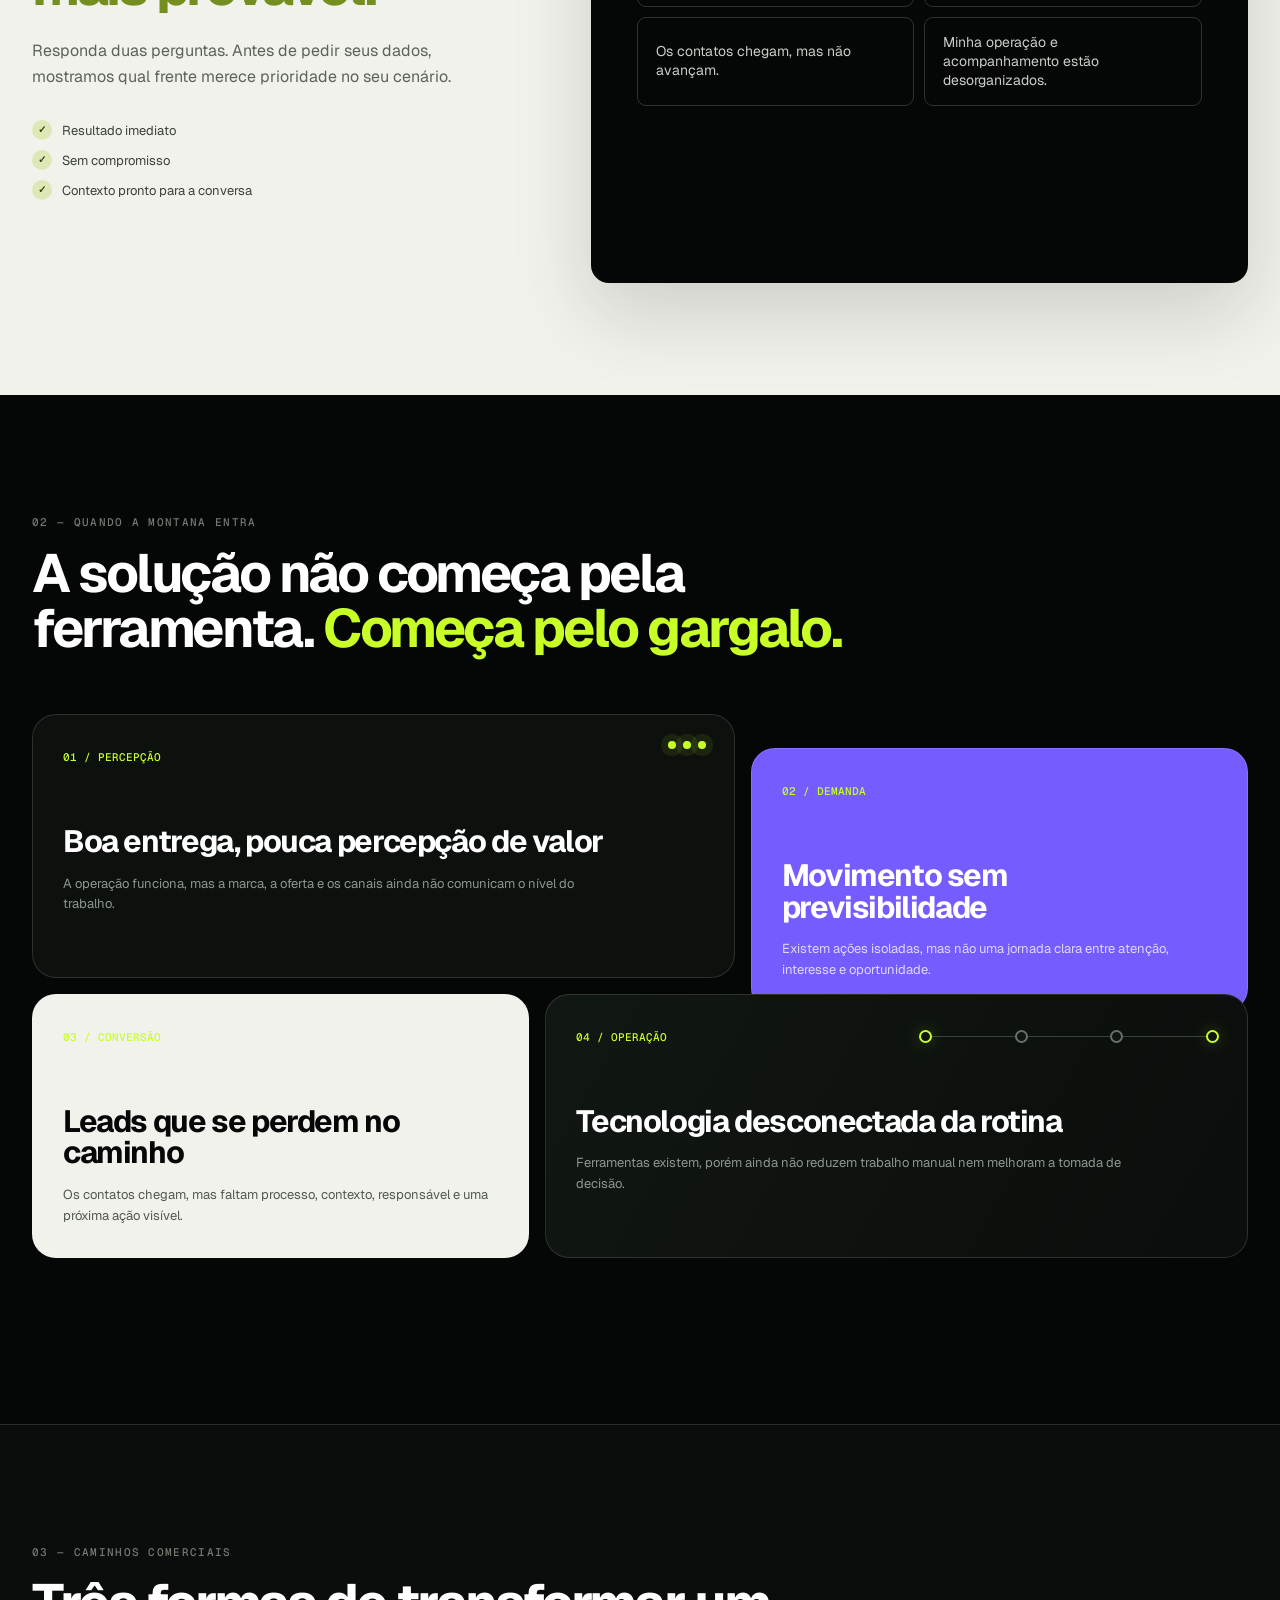
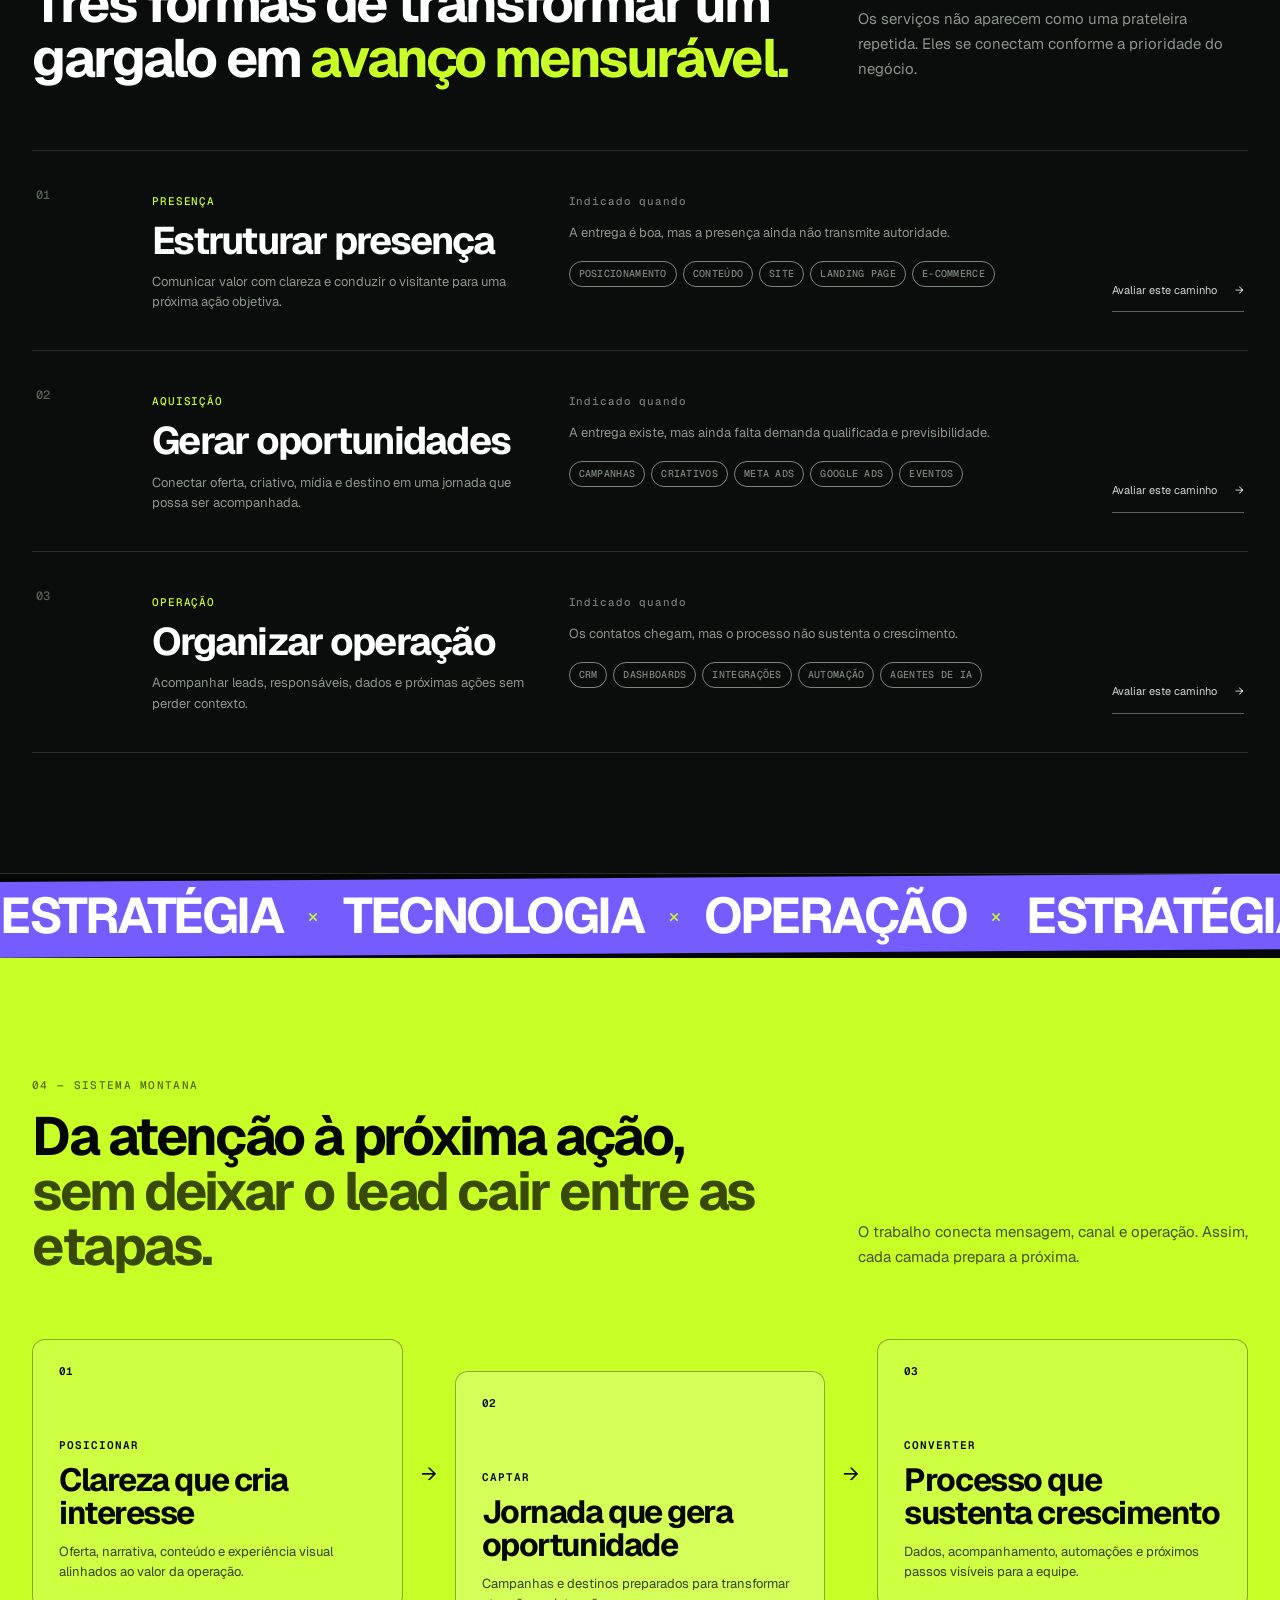
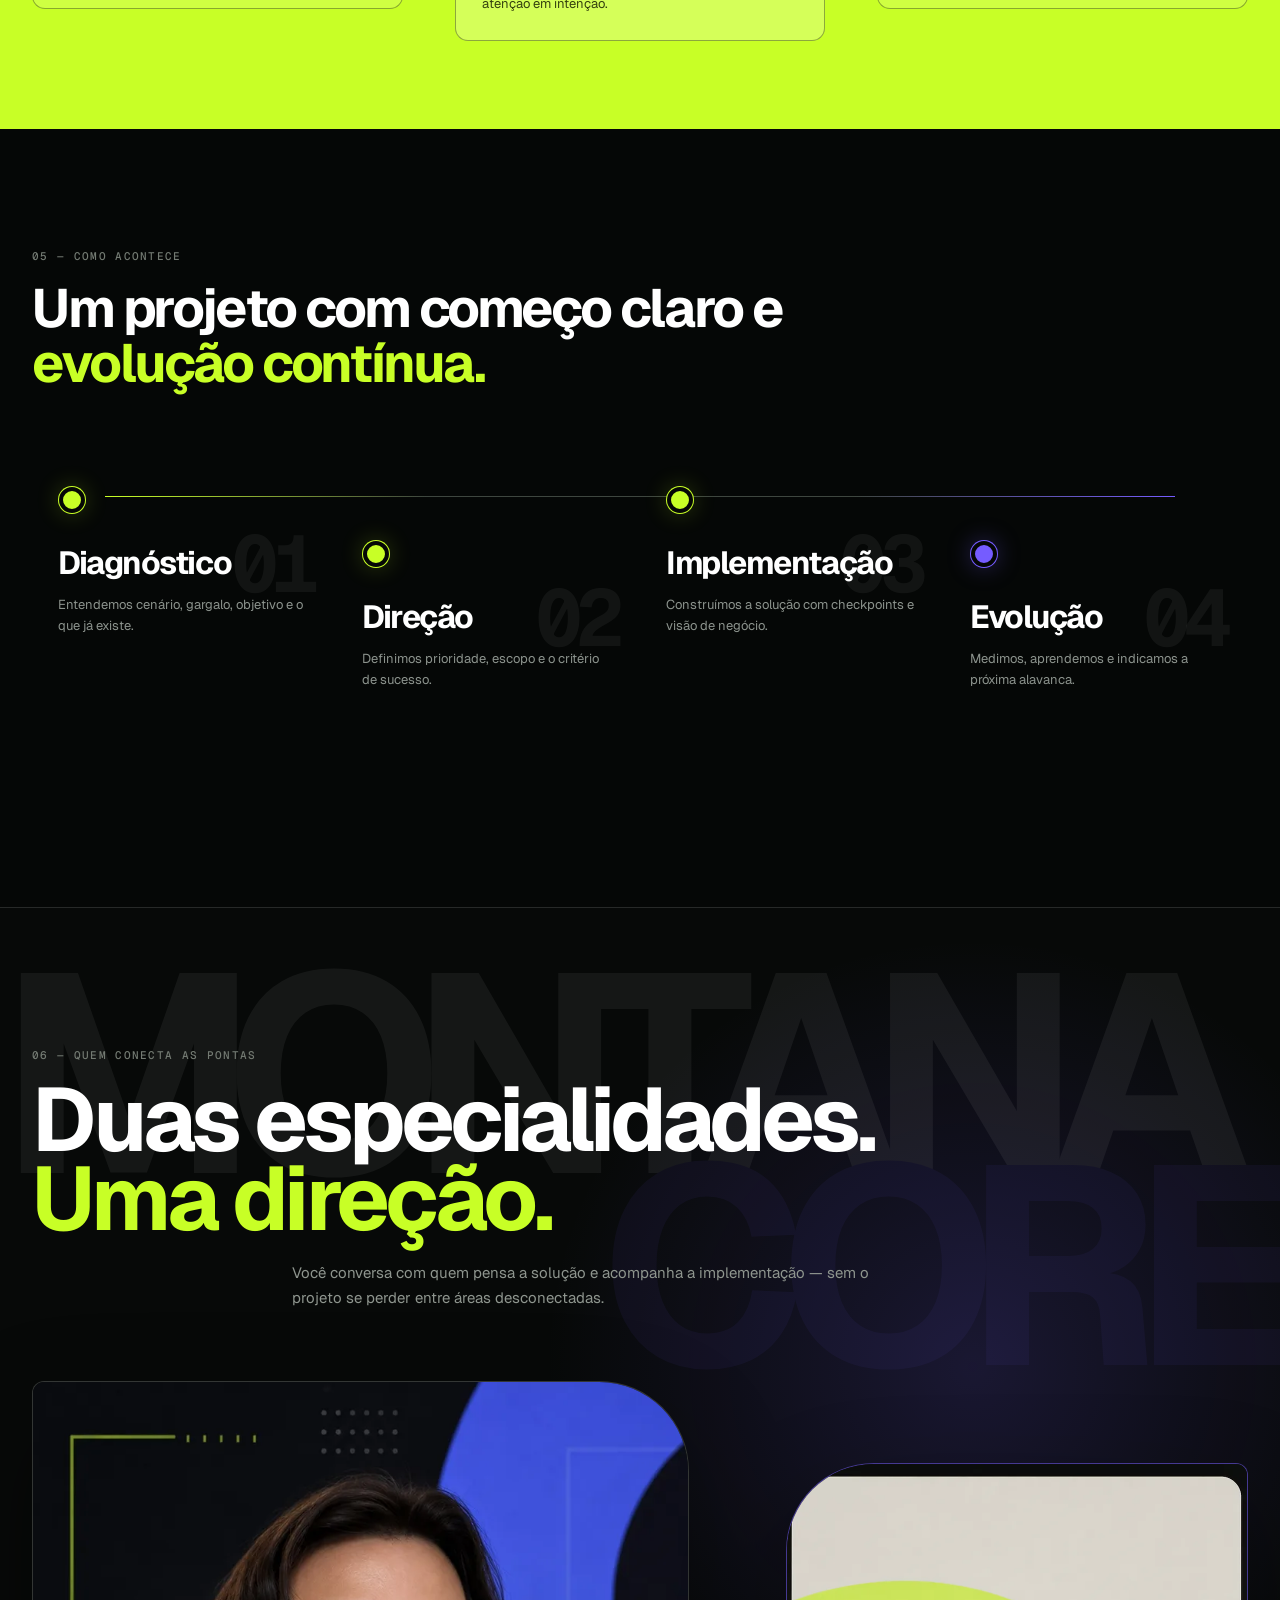
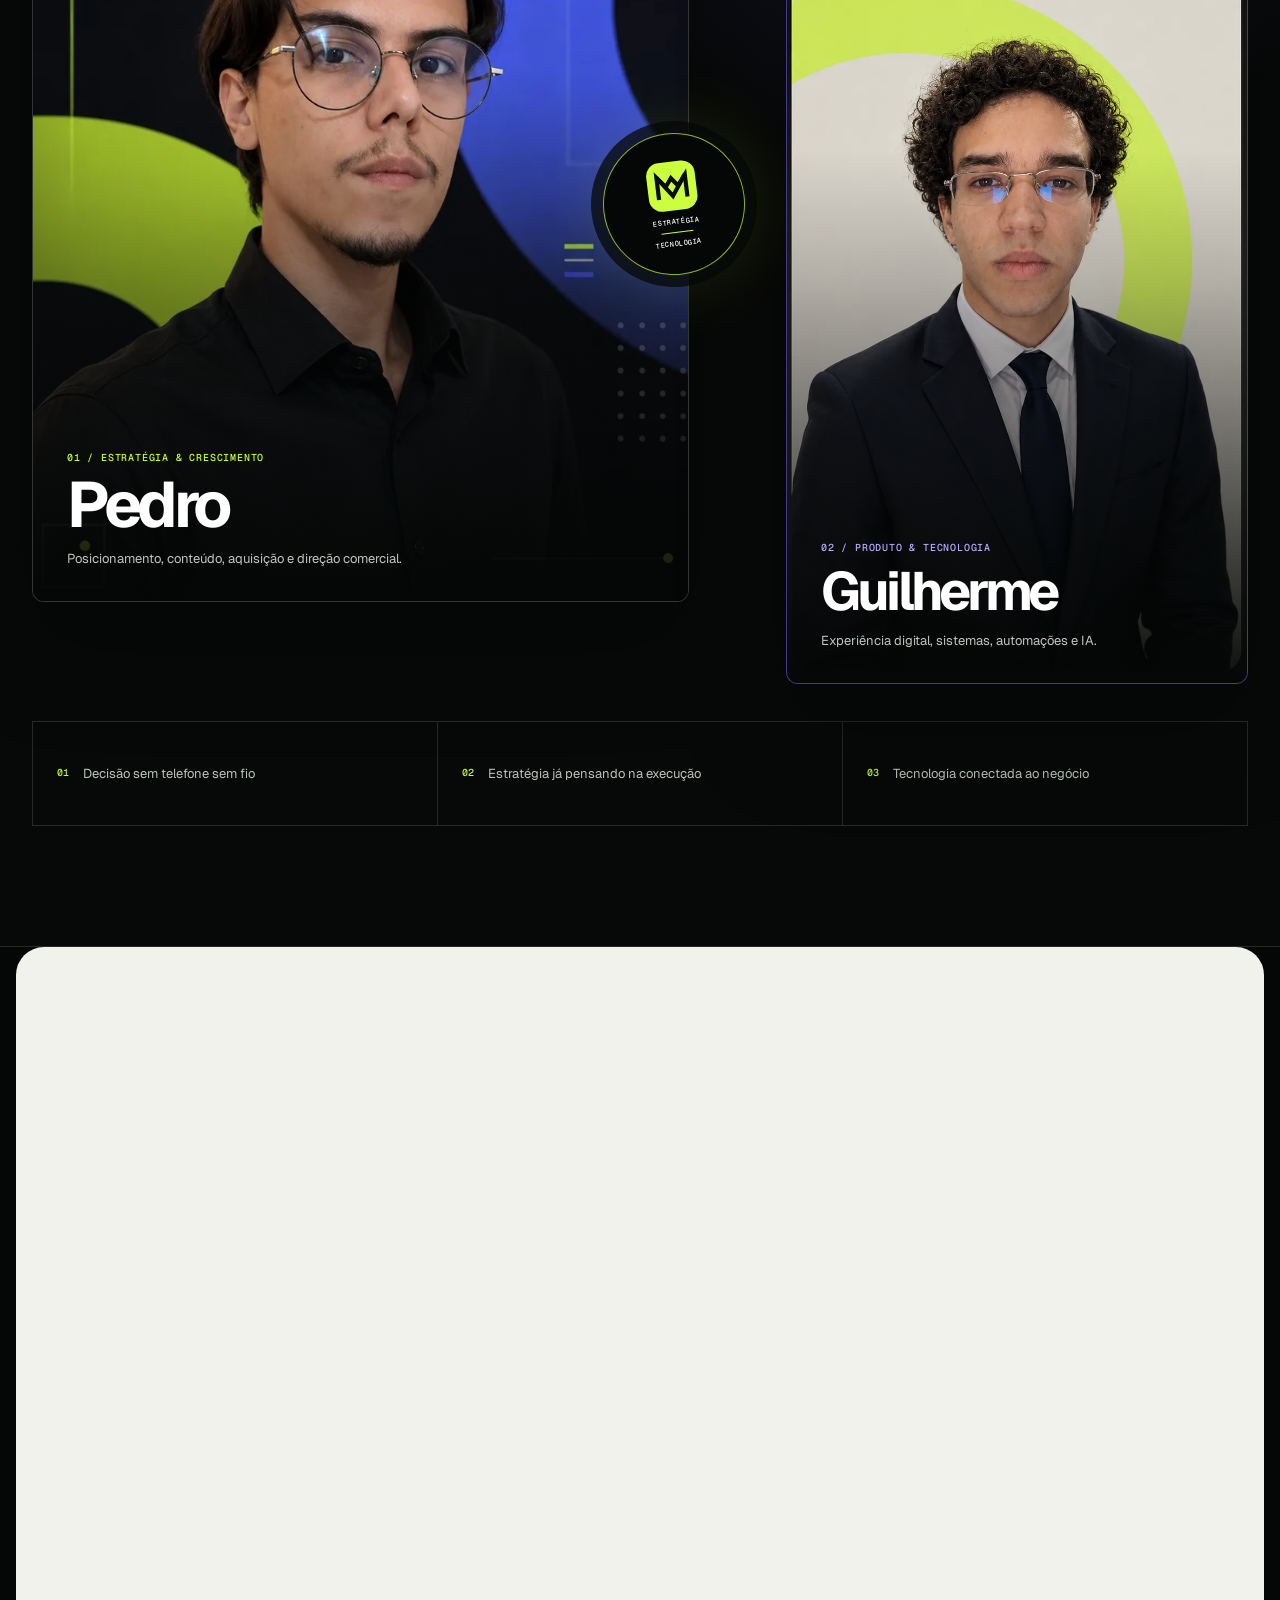
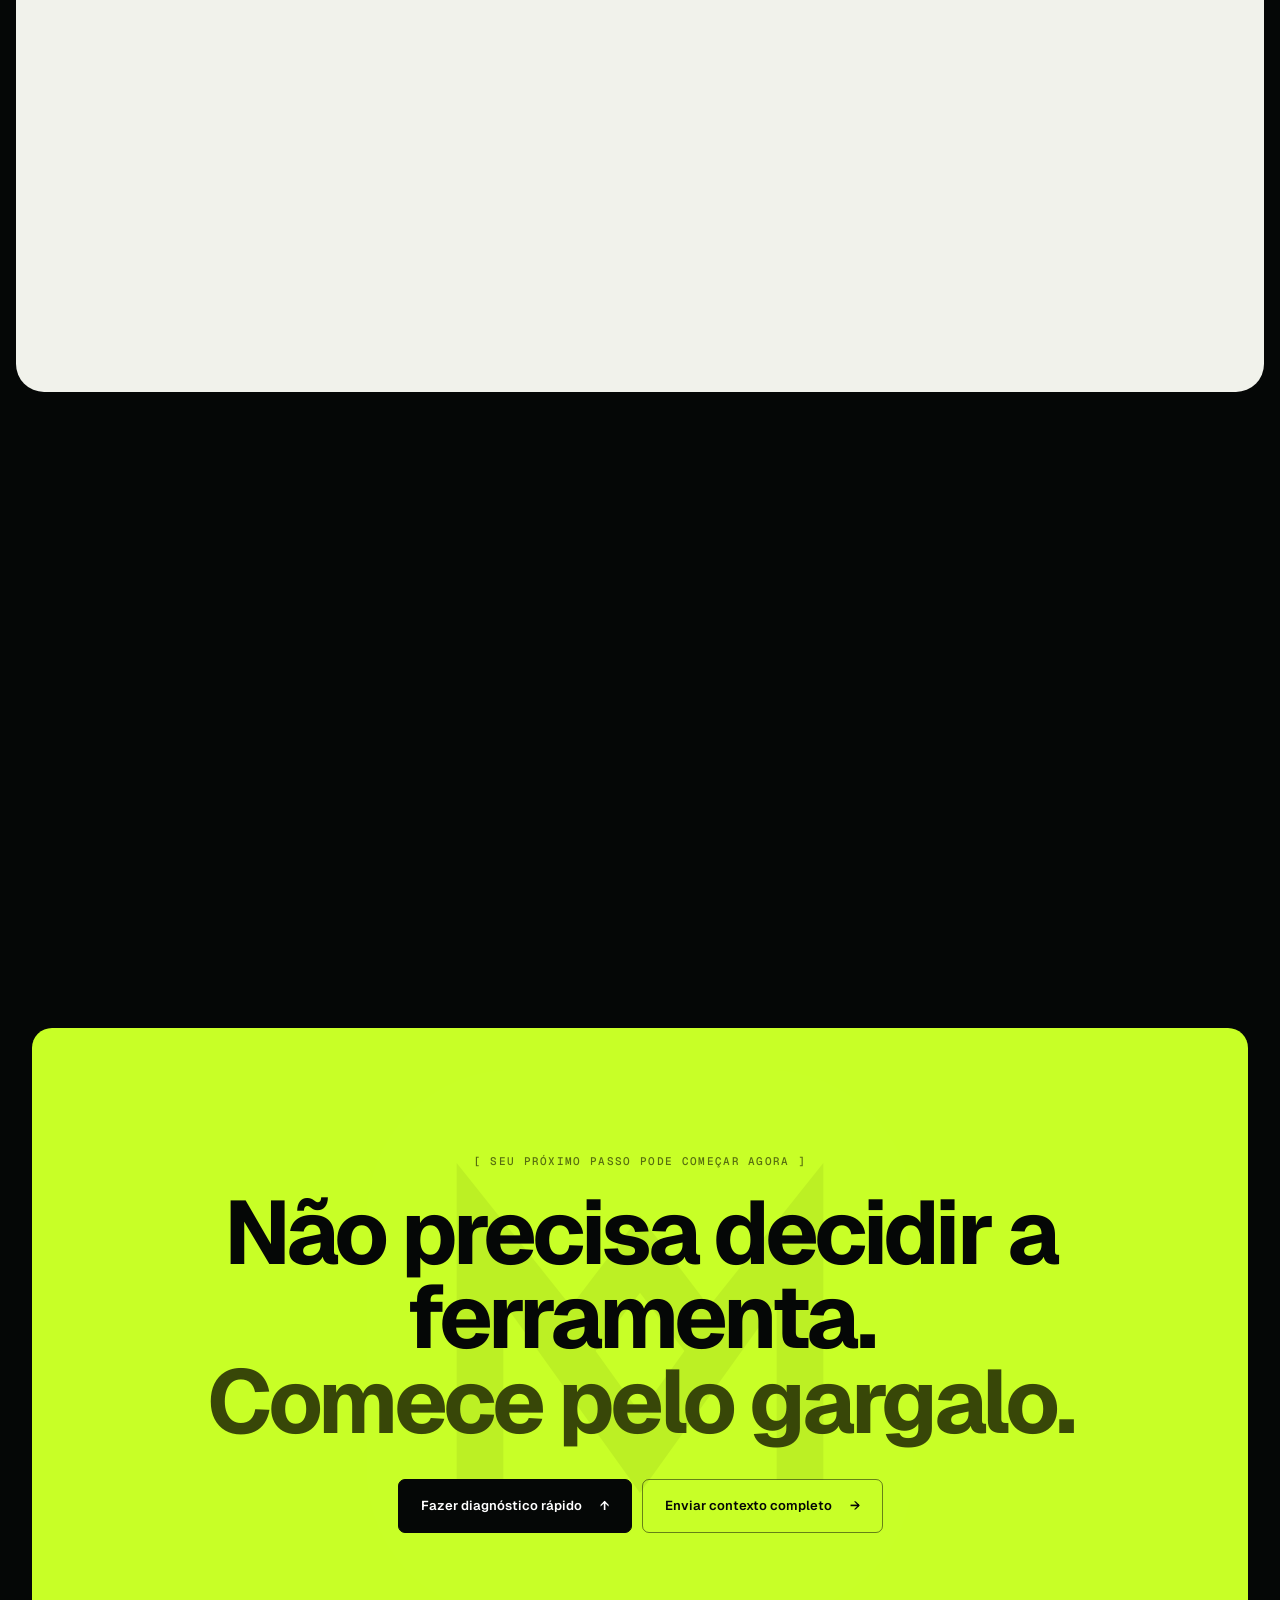
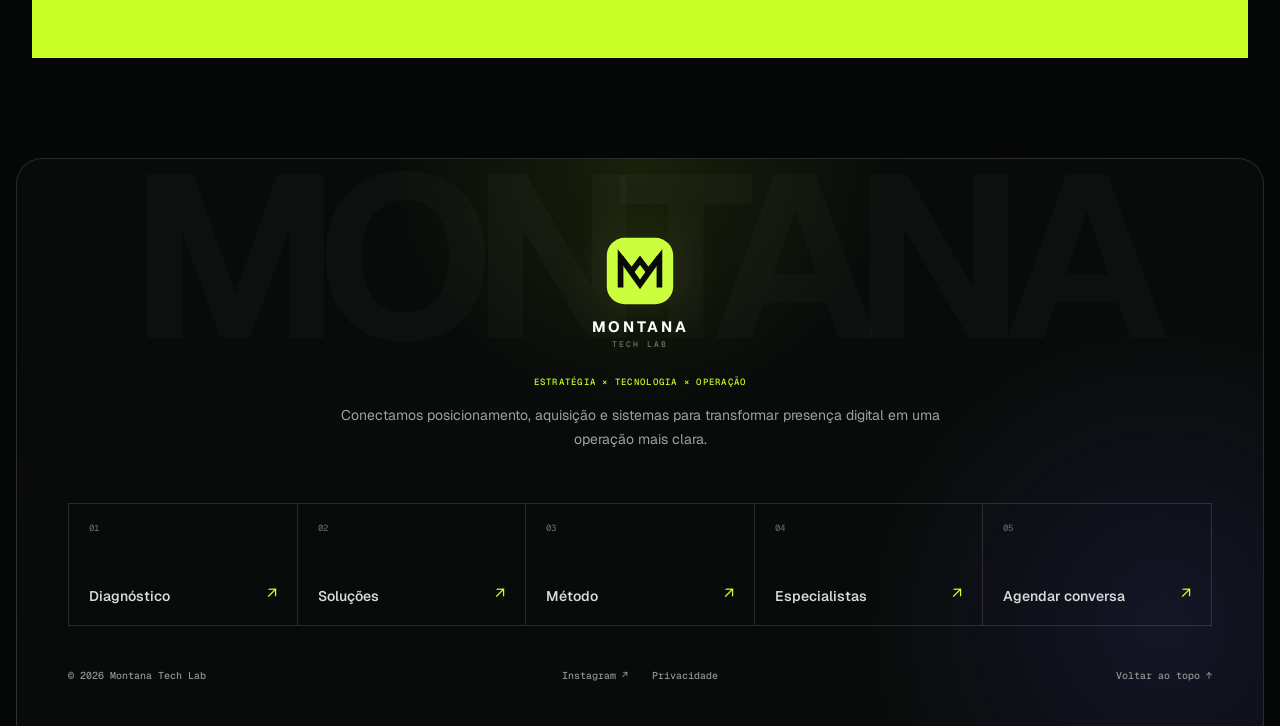
==== commit e16cb86c: "fix: ajusta enquadramento mobile do Guilherme" ====
--- a/index.html
+++ b/index.html
@@ -29,7 +29,7 @@
   <link rel="preconnect" href="https://fonts.gstatic.com" crossorigin>
   <link href="https://fonts.googleapis.com/css2?family=Geist:wght@400;500;600;700&family=Geist+Mono:wght@400;500;600&display=swap" rel="stylesheet">
   <link rel="icon" href="assets/montana-mark.svg" type="image/svg+xml">
-  <link rel="stylesheet" href="styles.css?v=11">
+  <link rel="stylesheet" href="styles.css?v=13">
   <script type="application/ld+json">
     {"@context":"https://schema.org","@type":"ProfessionalService","name":"Montana Tech Lab","url":"https://montana-tech-lab.vercel.app/","image":"https://montana-tech-lab.vercel.app/assets/og-cover.png","description":"Estratégia, marketing e tecnologia conectados para estruturar presença, captação e operação digital.","areaServed":"BR","sameAs":["https://www.instagram.com/montanatechlab/"]}
   </script>
--- a/styles.css
+++ b/styles.css
@@ -694,16 +694,19 @@
   .team-ghost { top: 170px; }.team-ghost span { font-size: 130px; }
   .team-intro h2 { font-size: clamp(44px,13vw,56px); }
   .team-intro > p { margin-left: 0; }
-  .team-stage { min-height: 0; margin-top: 48px; display: grid; gap: 16px; }
-  .founder-feature { position: relative; inset: auto; width: 100%; }
-  .founder-pedro { aspect-ratio: 900 / 1125; border-radius: 10px 54px 10px 10px; }
-  .founder-guilherme { aspect-ratio: 900 / 1599; border-radius: 54px 10px 10px 10px; }
-  .founder-overlay { padding: 34px 22px 23px; }
-  .founder-overlay h3, .founder-guilherme .founder-overlay h3 { font-size: 45px; }
-  .founder-overlay p { font-size: 12px; }
-  .team-core { position: relative; inset: auto; justify-self: center; width: 92px; min-height: 92px; margin: -46px 0; transform: rotate(-7deg); }
-  .team-core img { width: 36px; }.team-core span { display: none; }
-  .team-principles { margin-top: 54px; grid-template-columns: 1fr; }
+  .team-stage { min-height: 0; margin-top: 58px; display: grid; grid-template-columns: repeat(2,minmax(0,1fr)); gap: 10px; align-items: stretch; }
+  .founder-feature { position: relative; inset: auto; width: auto; min-width: 0; min-height: 390px; aspect-ratio: auto; display: grid; grid-template-rows: clamp(210px,62vw,250px) 1fr; }
+  .founder-pedro { border-radius: 10px 34px 10px 10px; }
+  .founder-guilherme { border-radius: 34px 10px 10px 10px; }
+  .founder-feature figure { position: relative; inset: auto; min-height: 0; }
+  .founder-feature figure::after { inset: 55% 0 0; background: linear-gradient(transparent,rgba(4,6,5,.22)); }
+  .founder-feature img, .founder-feature:hover img { transform: none !important; filter: saturate(.96) contrast(1.02); }
+  .founder-overlay { position: relative; inset: auto; min-height: 150px; padding: 15px 12px 16px; background: linear-gradient(145deg,#0b0f0c,#070908); }
+  .founder-overlay > span { display: block; min-height: 22px; font-size: 6.4px; line-height: 1.35; letter-spacing: .045em; }
+  .founder-overlay h3, .founder-guilherme .founder-overlay h3 { margin-top: 8px; font-size: clamp(24px,7vw,29px); line-height: .92; }
+  .founder-overlay p { margin-top: 10px; font-size: 10px; line-height: 1.42; }
+  .team-core { display: none; }
+  .team-principles { margin-top: 28px; grid-template-columns: 1fr; }
   .team-principles > span { min-height: 76px; }
 }
 
@@ -802,3 +805,8 @@
   .preloader, .preloader-inner, .site-header, .hero { transition-duration: .01ms !important; }
   .preloader-orbit::before, .preloader-orbit::after, .preloader-progress i { animation: none !important; }
 }
+
+@media (max-width: 640px) {
+  /* Ajuste estático de enquadramento: não é animação e permanece com movimento reduzido. */
+  .founder-guilherme img, .founder-guilherme:hover img { transform: translateY(-1.5%) scale(1.075) !important; }
+}
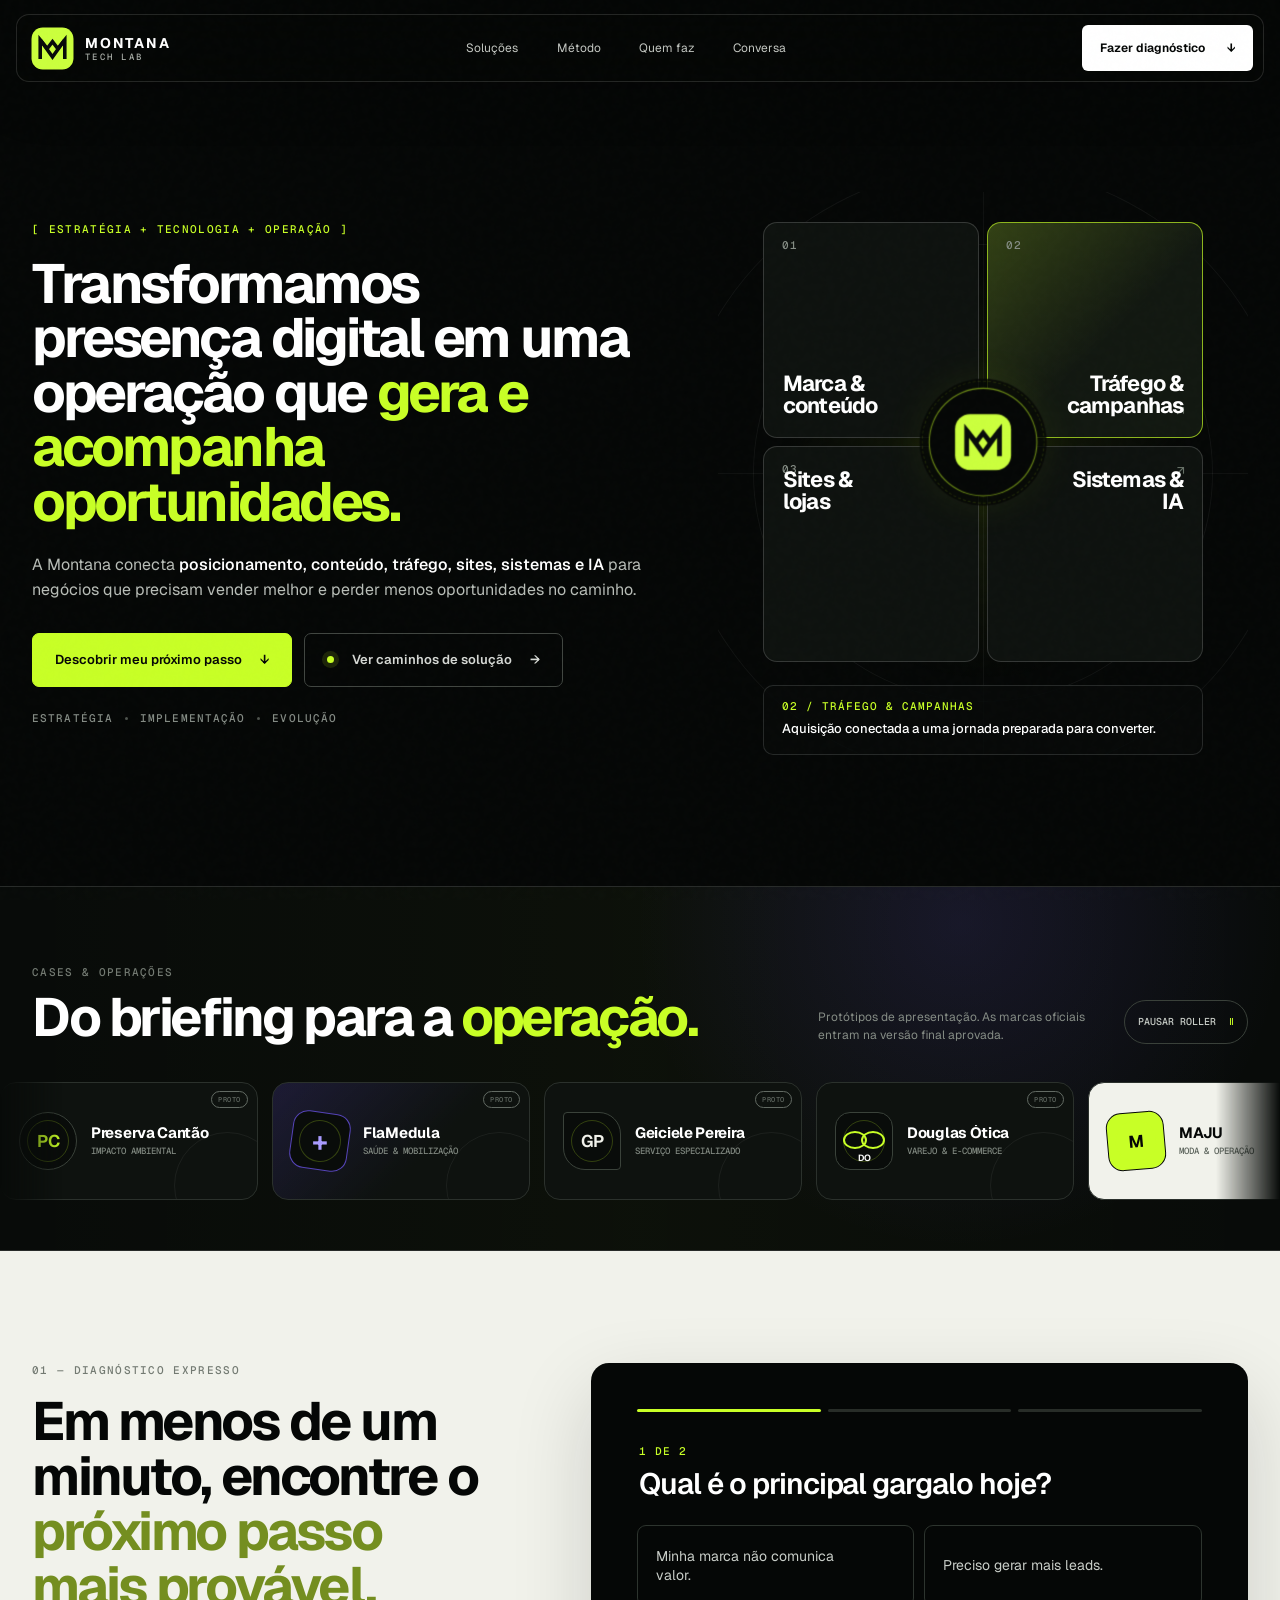
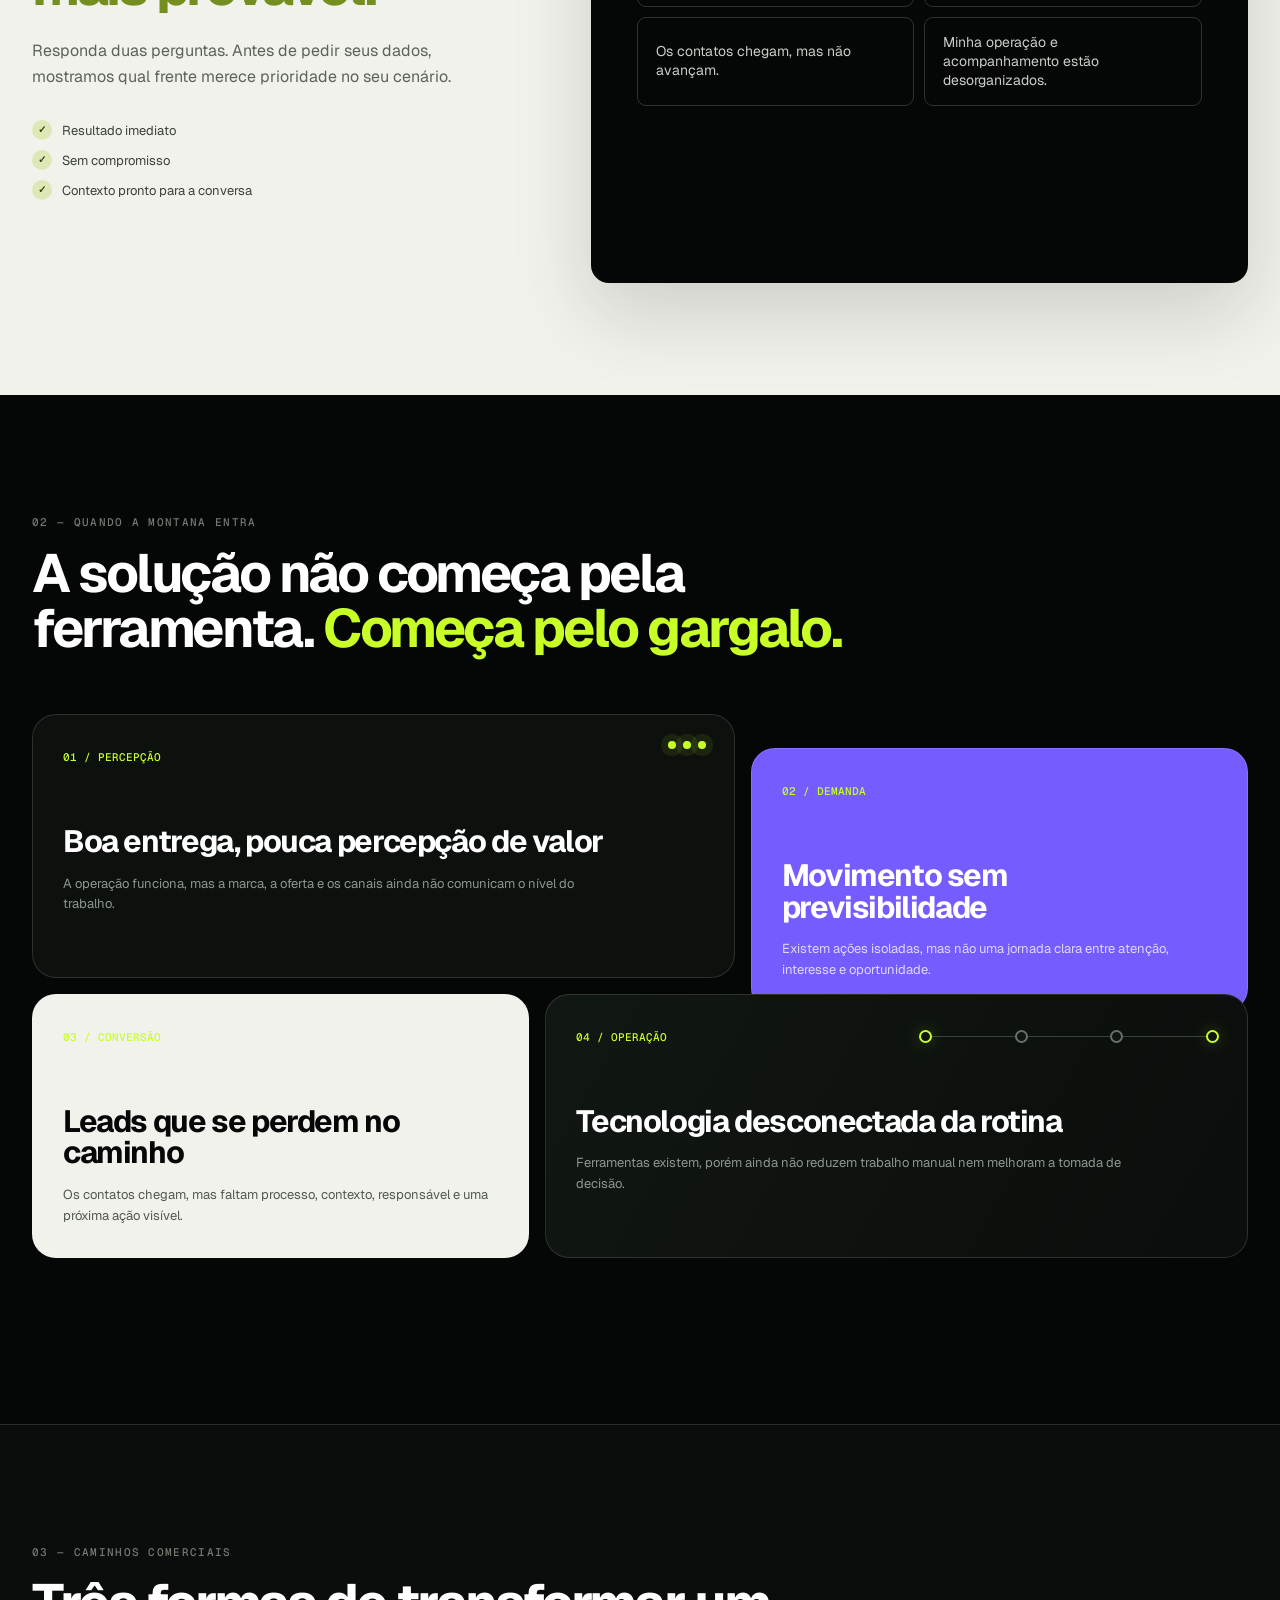
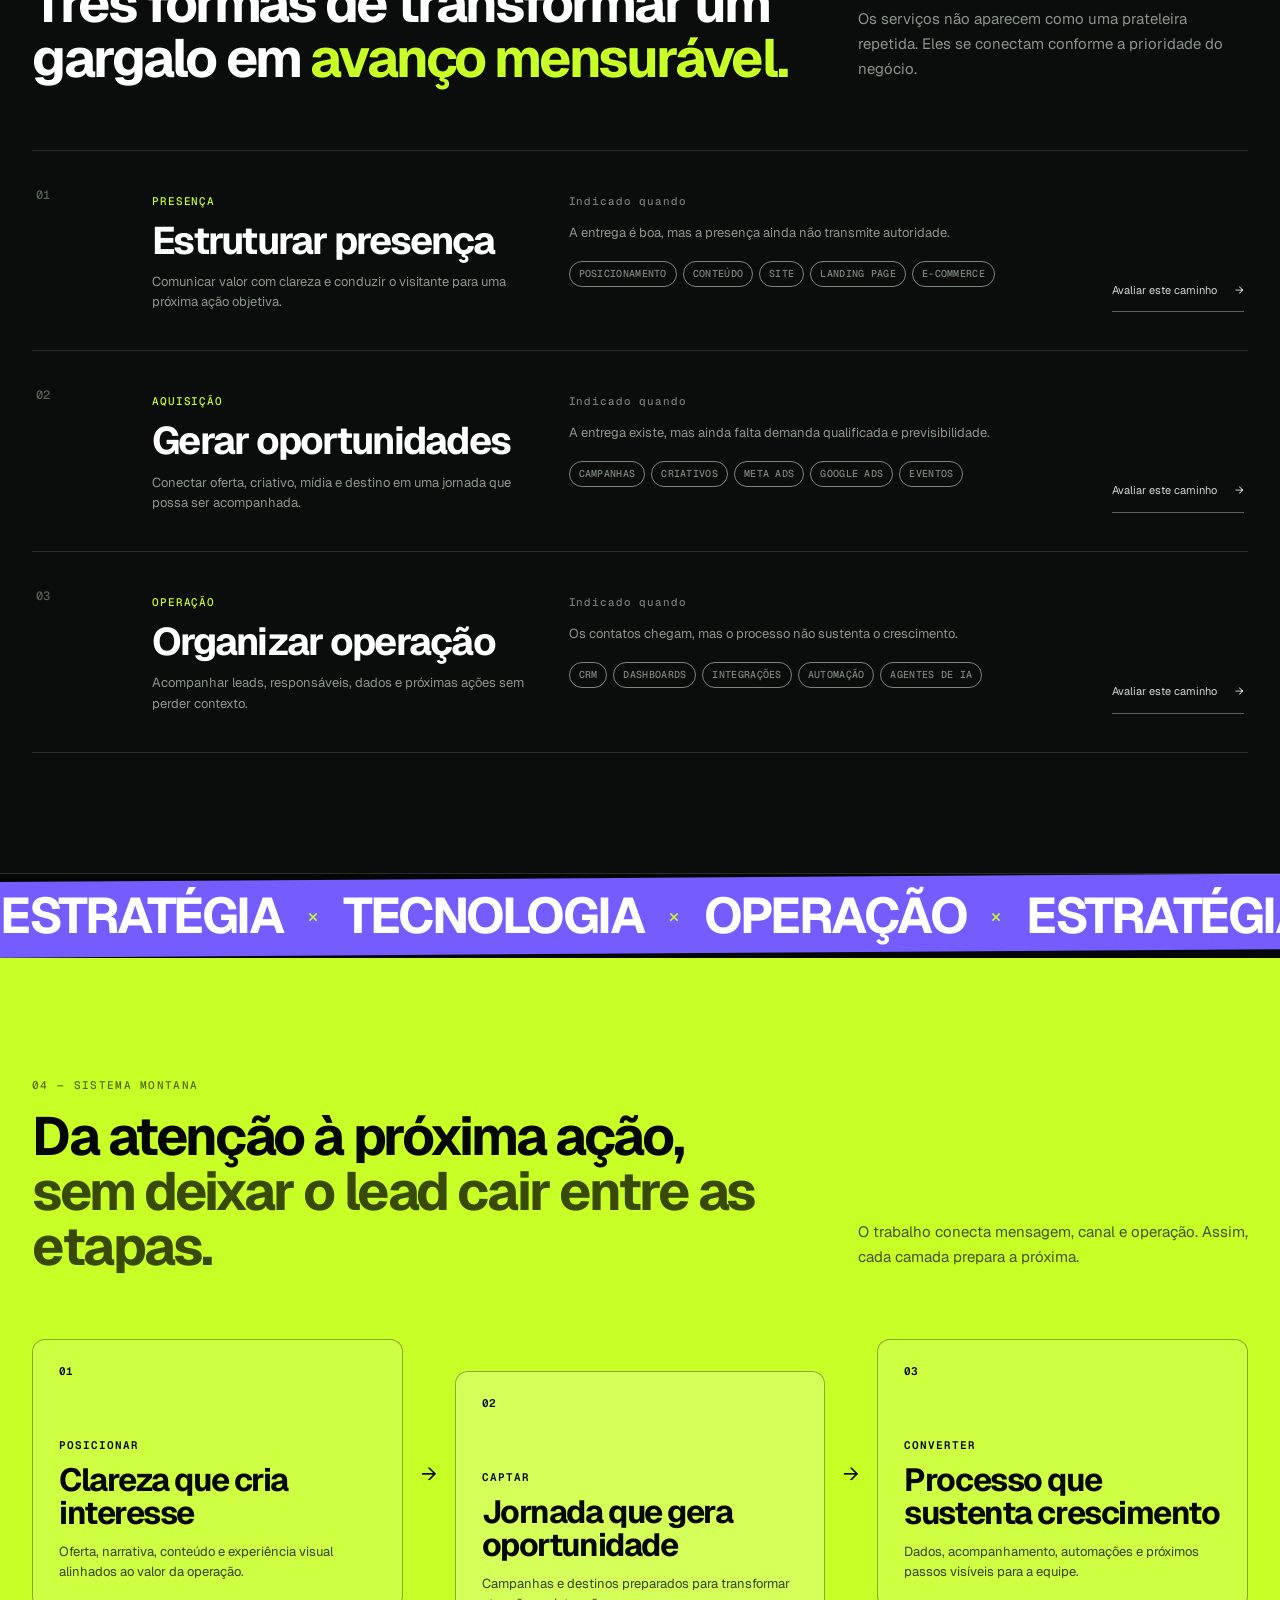
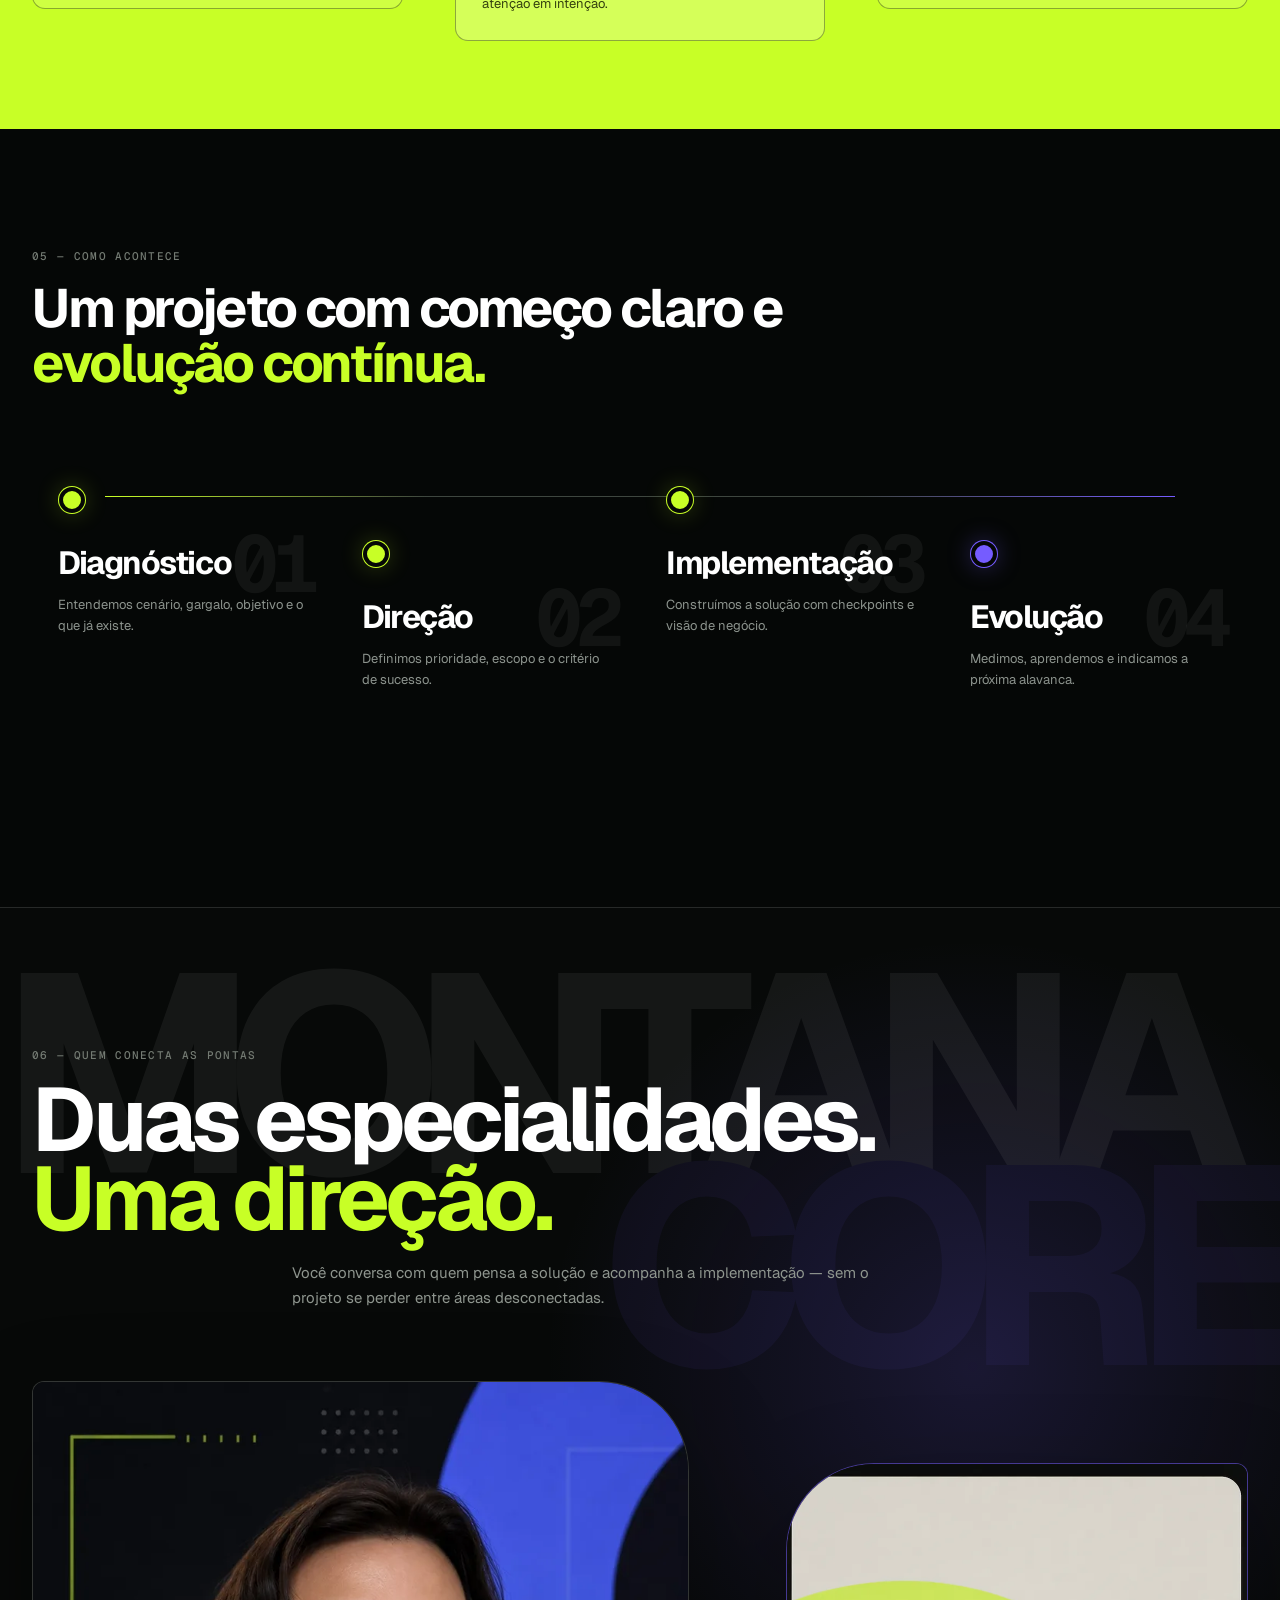
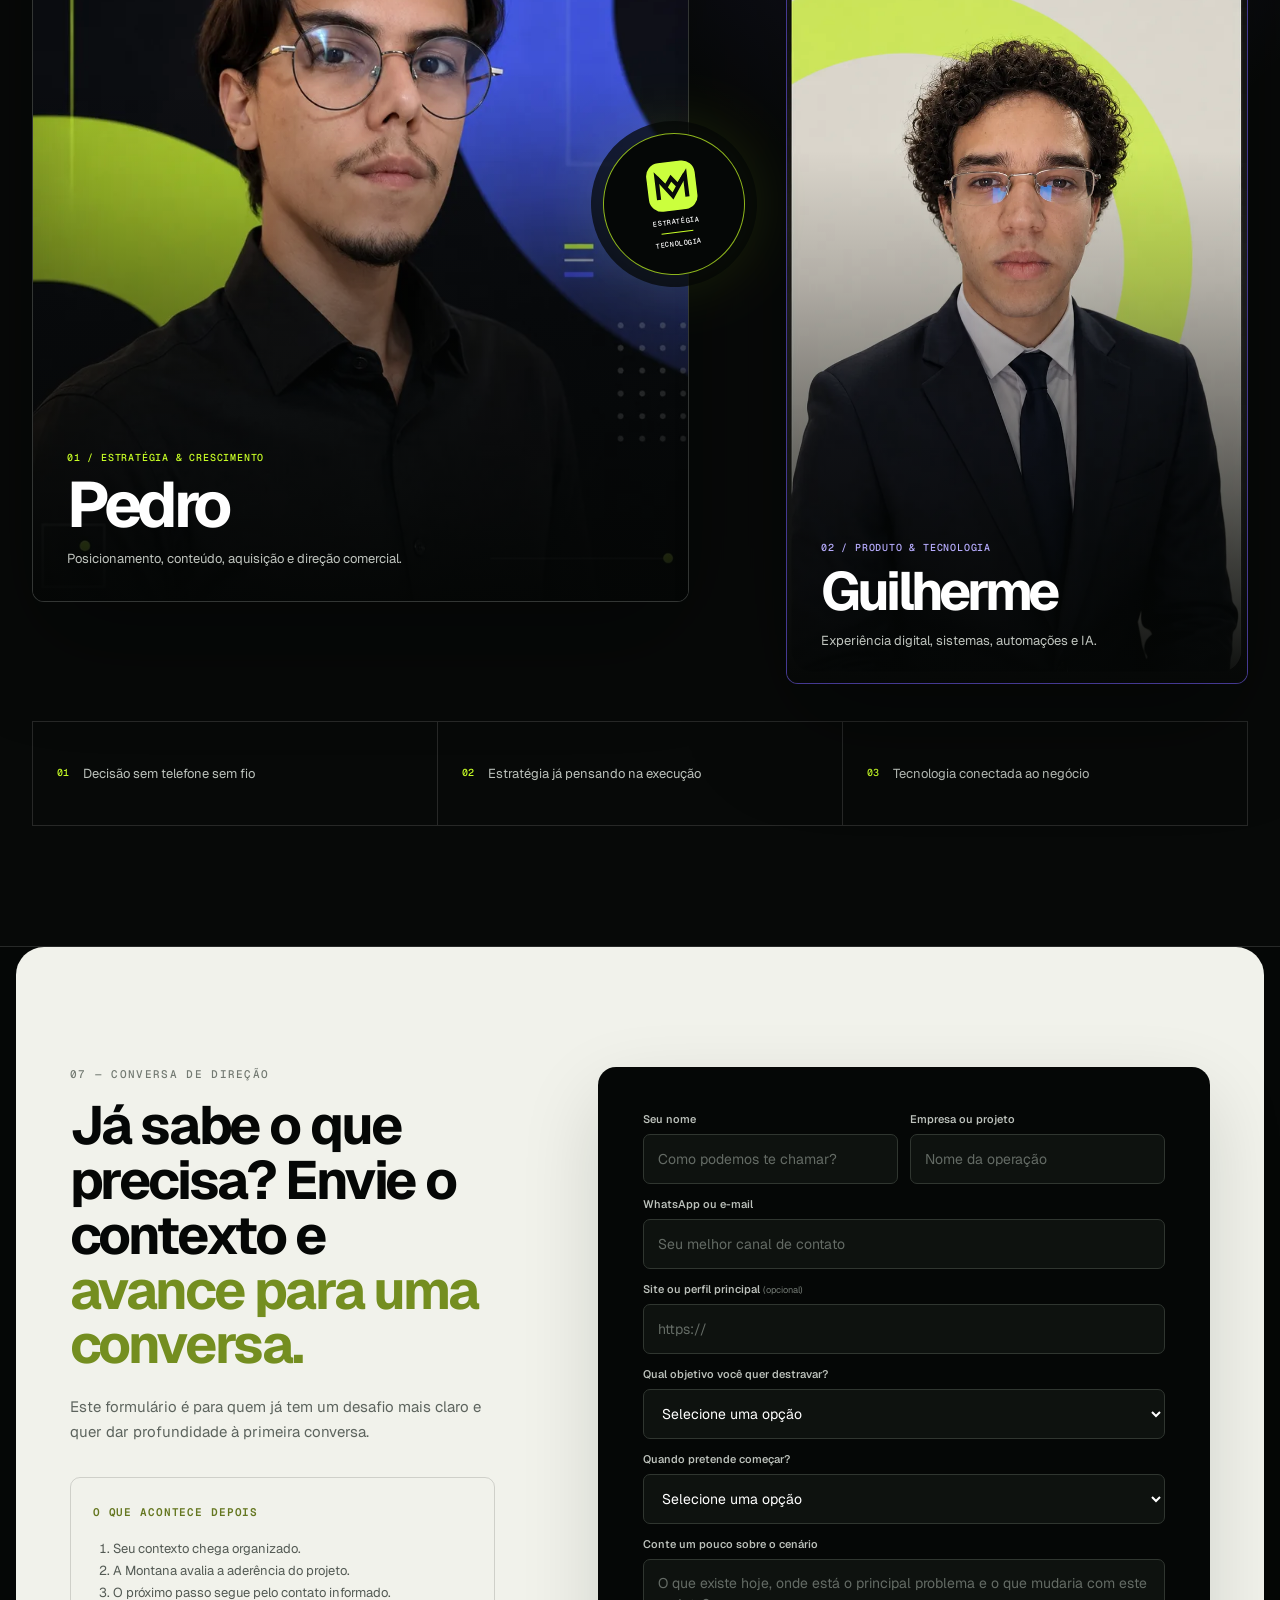
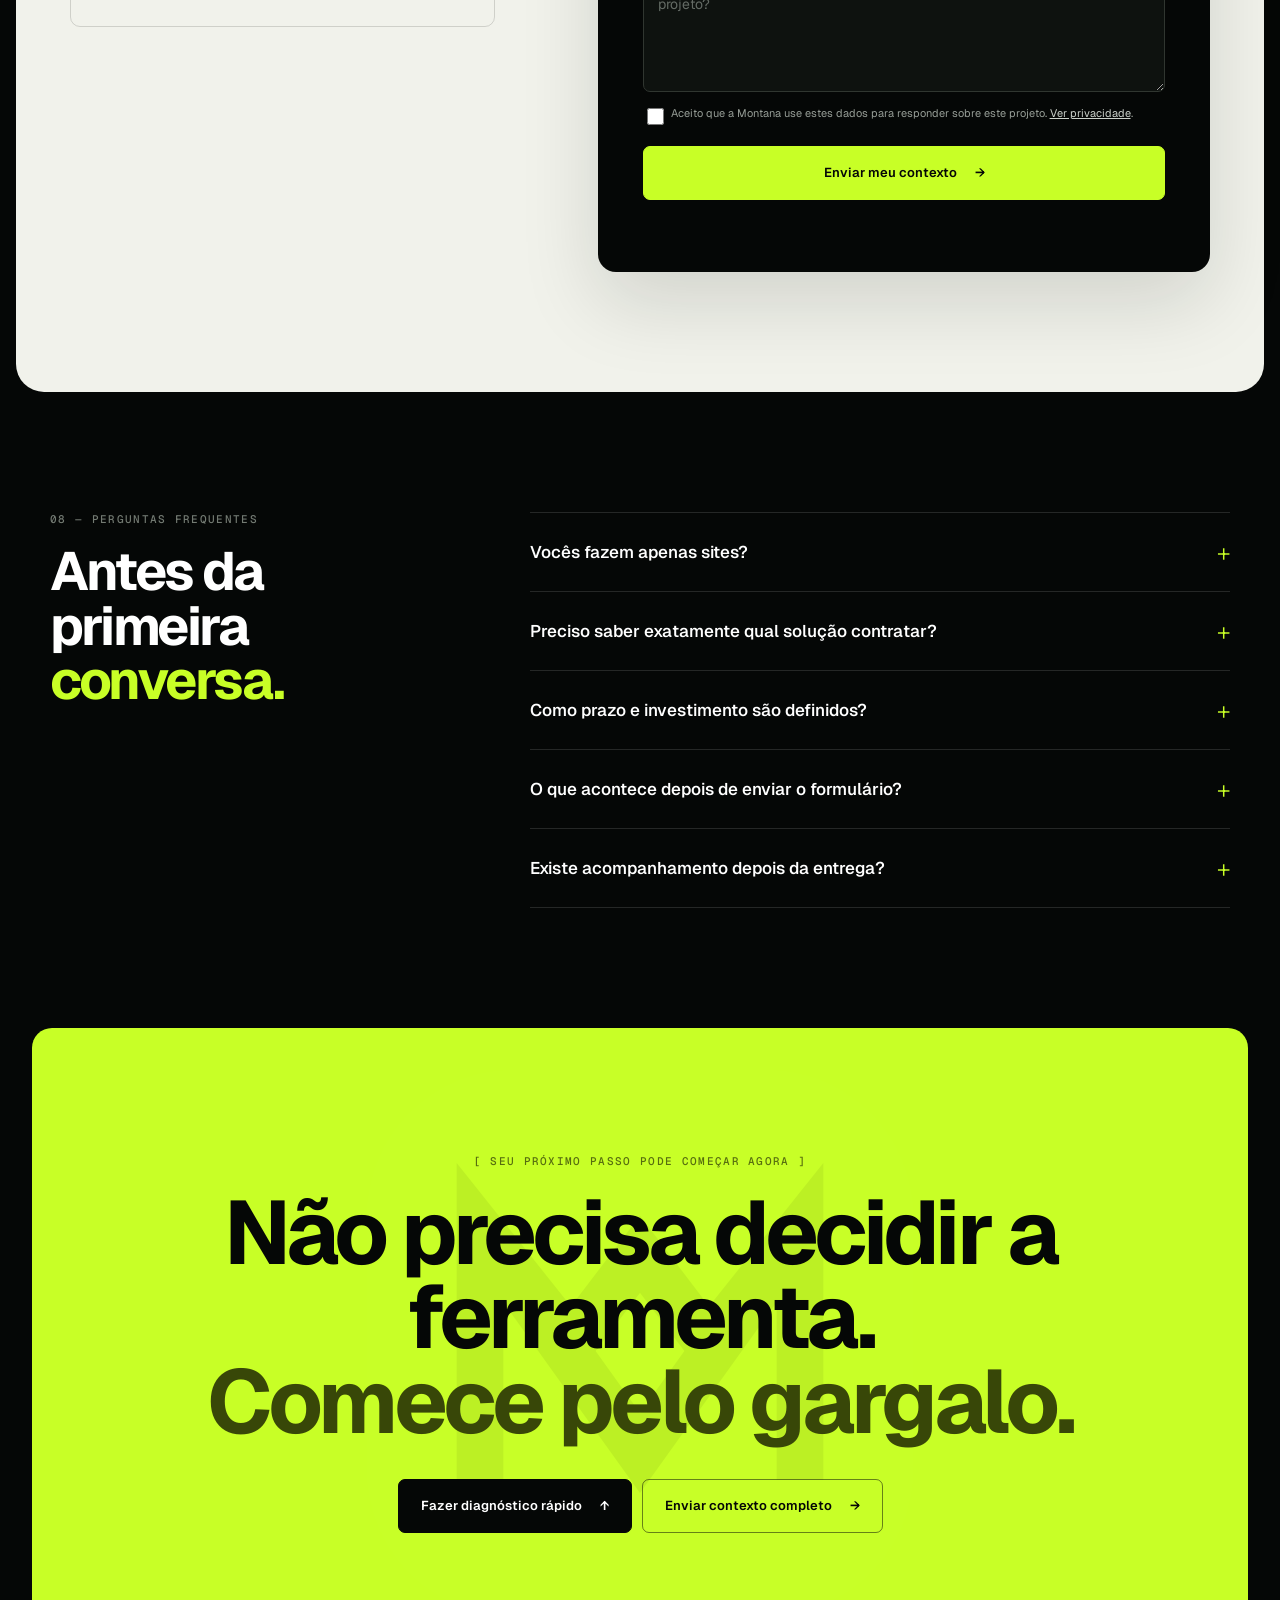
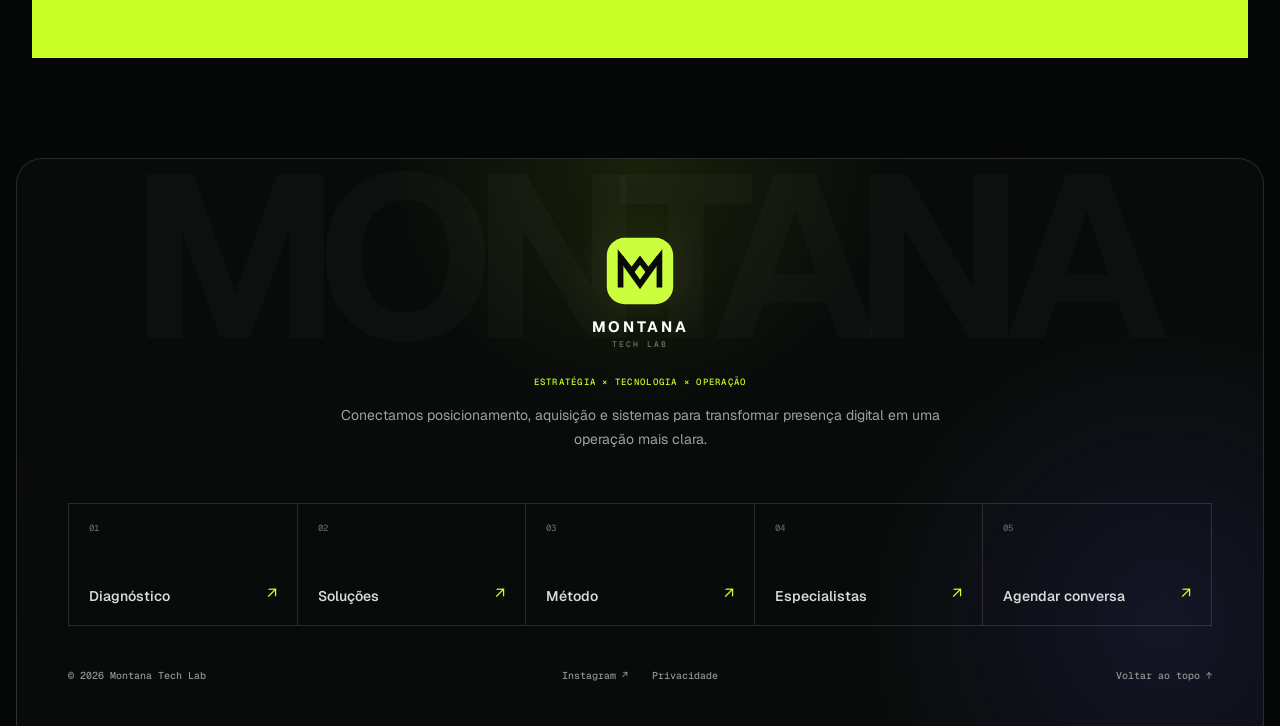
==== commit b45645bb: "fix: refina alinhamento da foto do Guilherme" ====
--- a/index.html
+++ b/index.html
@@ -29,7 +29,7 @@
   <link rel="preconnect" href="https://fonts.gstatic.com" crossorigin>
   <link href="https://fonts.googleapis.com/css2?family=Geist:wght@400;500;600;700&family=Geist+Mono:wght@400;500;600&display=swap" rel="stylesheet">
   <link rel="icon" href="assets/montana-mark.svg" type="image/svg+xml">
-  <link rel="stylesheet" href="styles.css?v=13">
+  <link rel="stylesheet" href="styles.css?v=14">
   <script type="application/ld+json">
     {"@context":"https://schema.org","@type":"ProfessionalService","name":"Montana Tech Lab","url":"https://montana-tech-lab.vercel.app/","image":"https://montana-tech-lab.vercel.app/assets/og-cover.png","description":"Estratégia, marketing e tecnologia conectados para estruturar presença, captação e operação digital.","areaServed":"BR","sameAs":["https://www.instagram.com/montanatechlab/"]}
   </script>
--- a/styles.css
+++ b/styles.css
@@ -808,5 +808,5 @@
 
 @media (max-width: 640px) {
   /* Ajuste estático de enquadramento: não é animação e permanece com movimento reduzido. */
-  .founder-guilherme img, .founder-guilherme:hover img { transform: translateY(-1.5%) scale(1.075) !important; }
-}
+  .founder-guilherme img, .founder-guilherme:hover img { transform: translateY(-3.5%) scale(1.075) !important; }
+}
